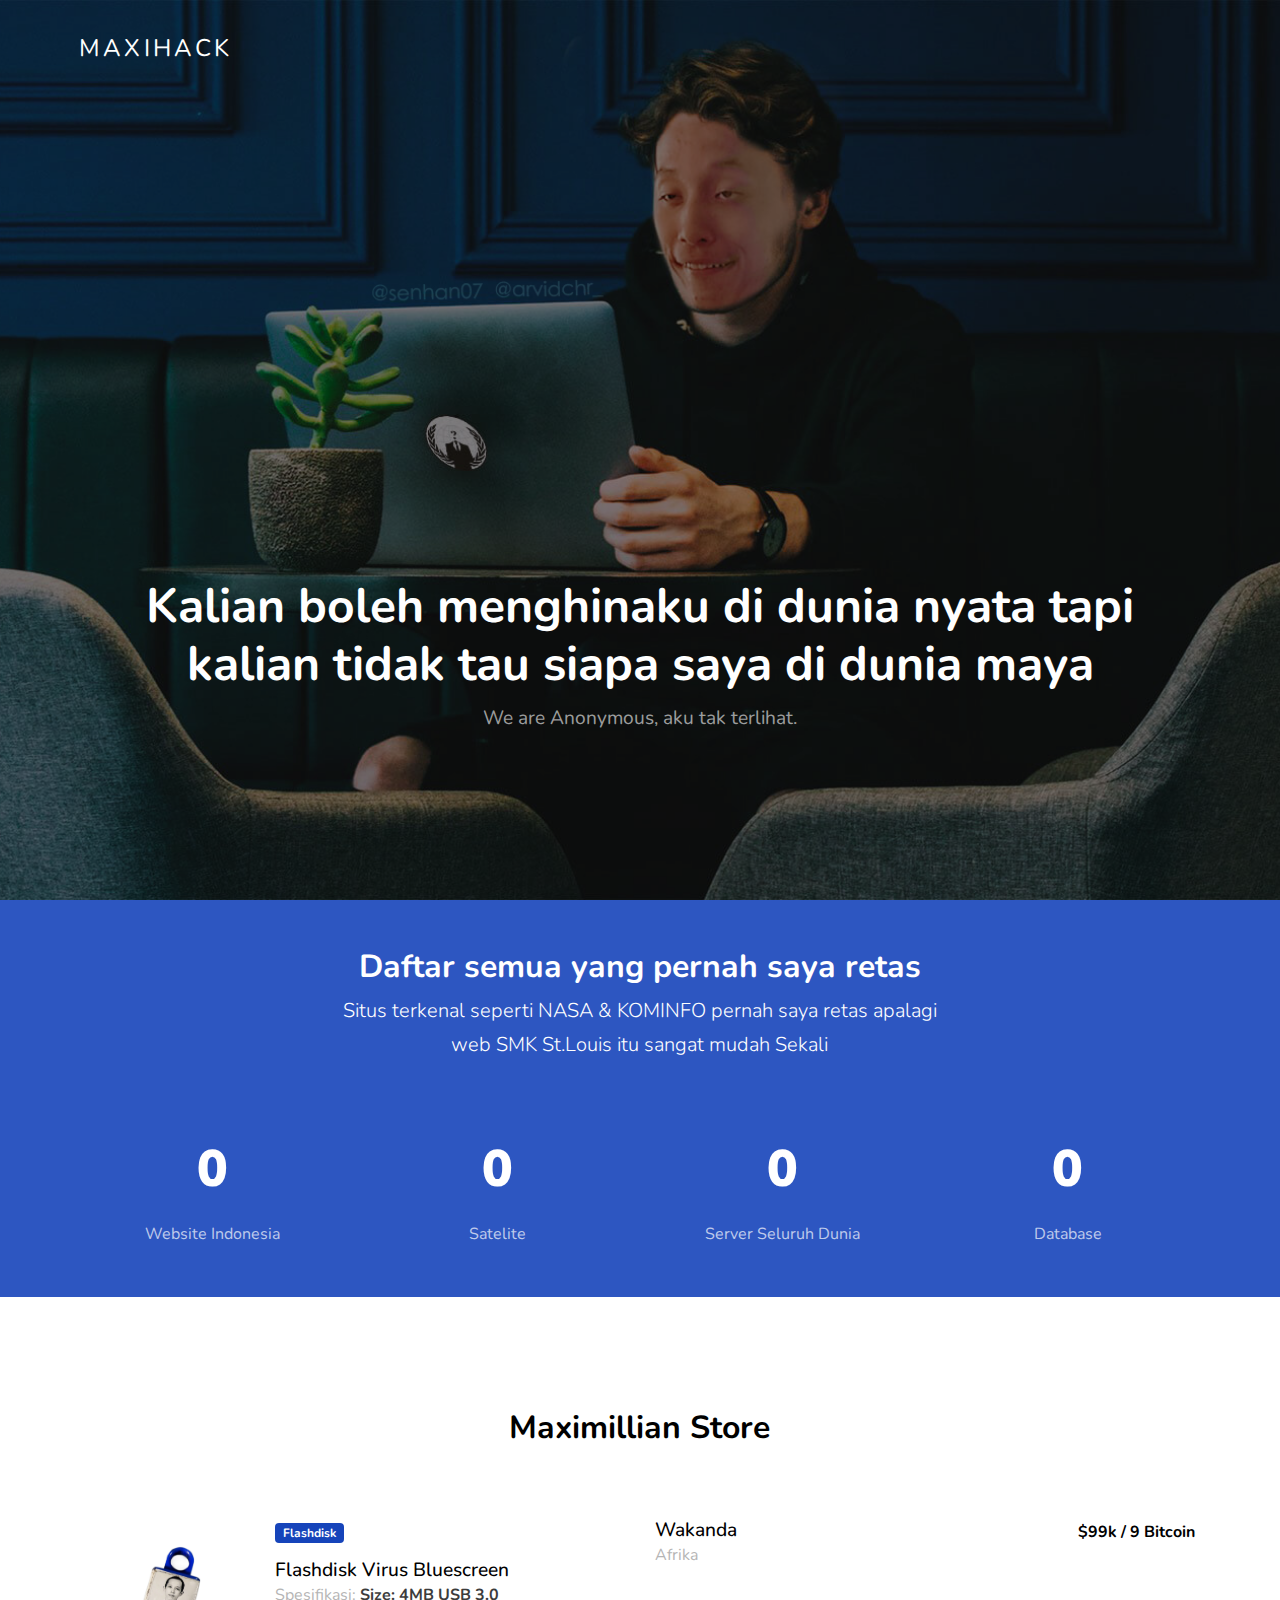
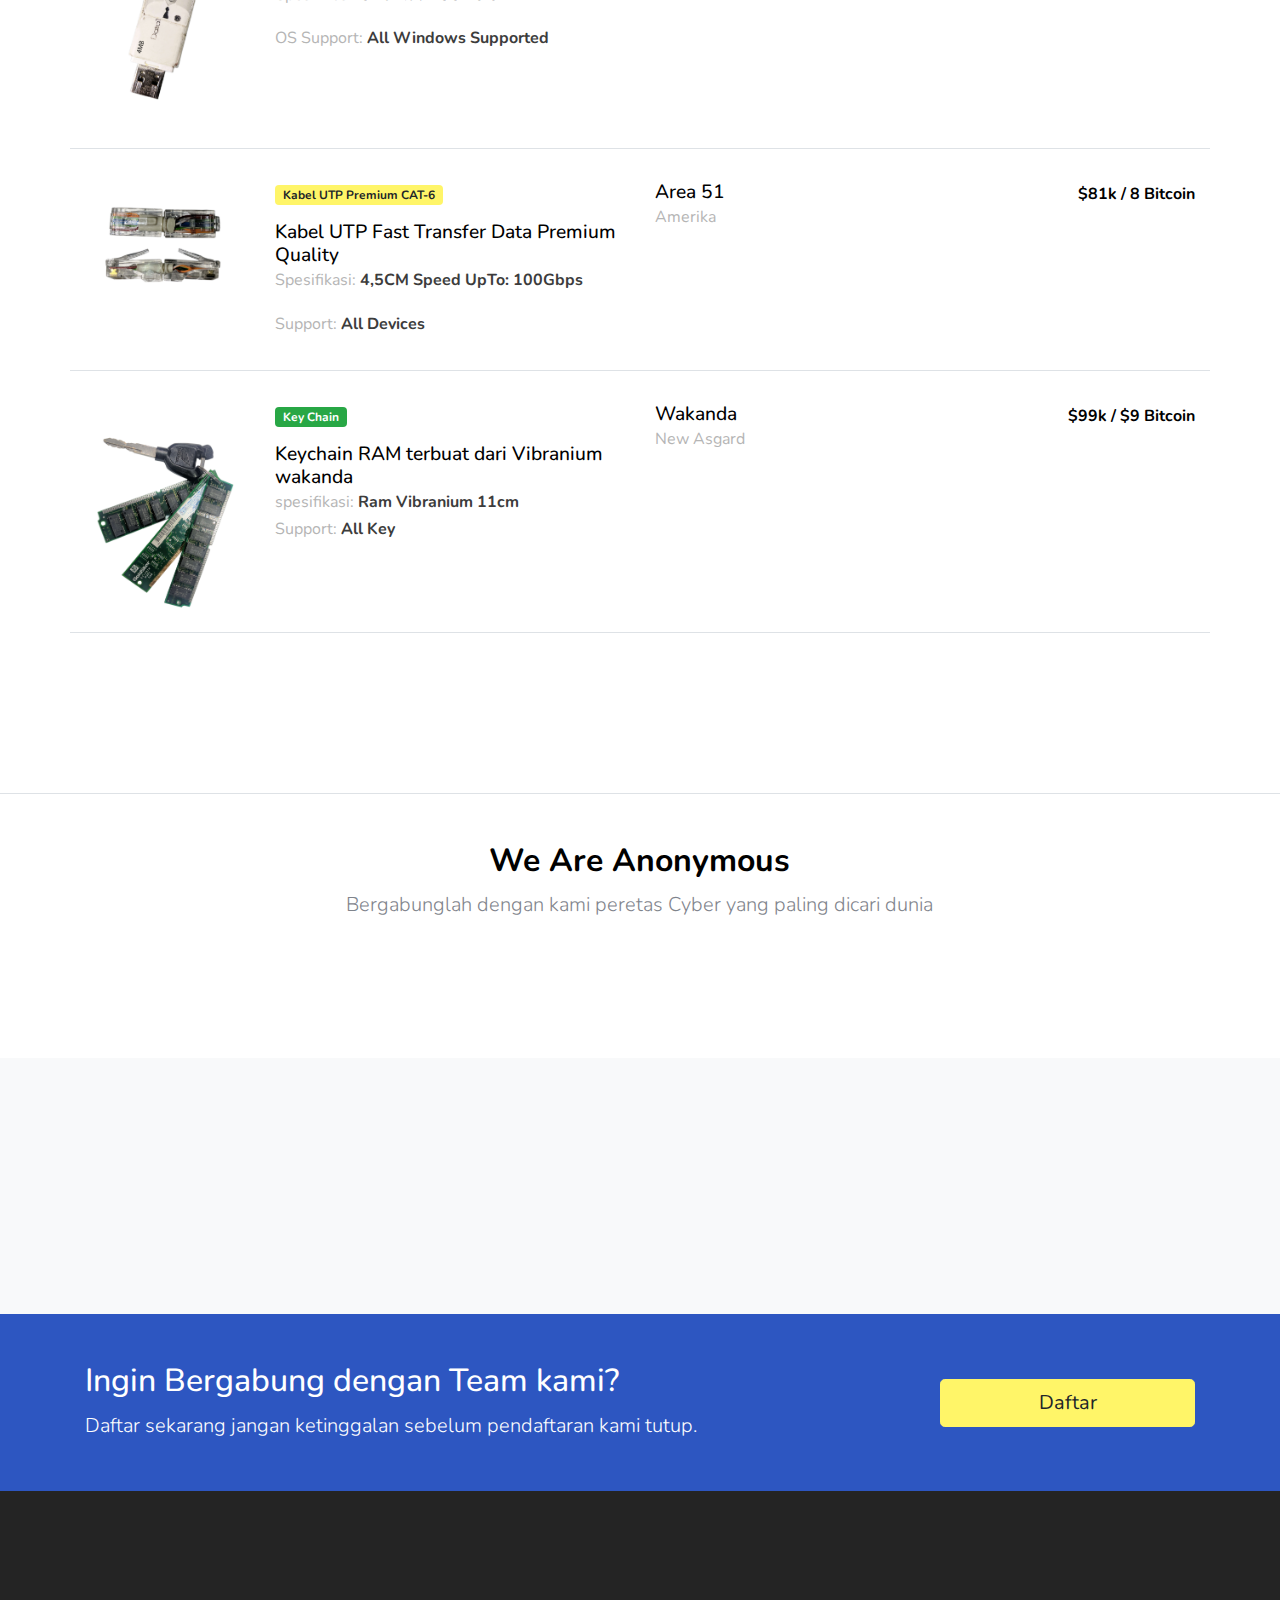
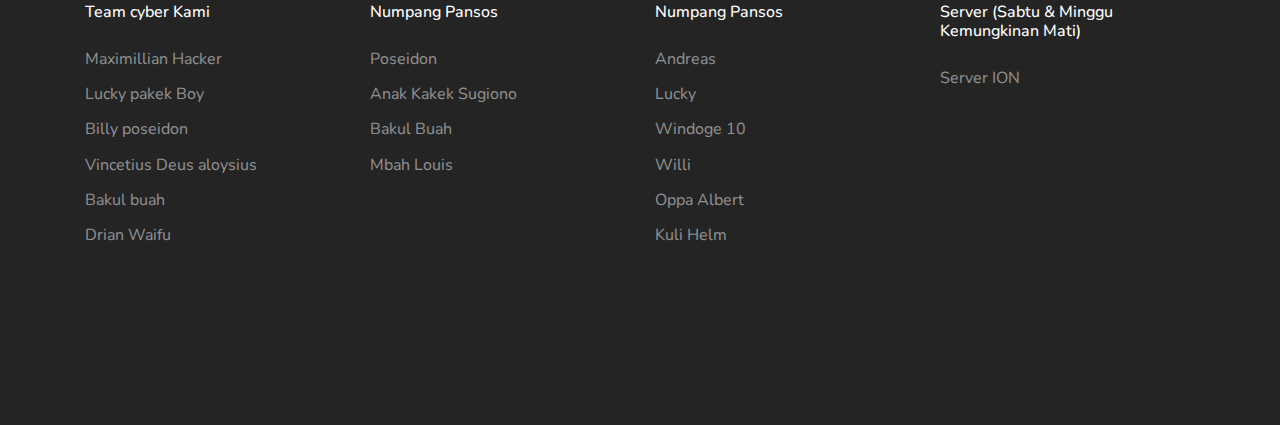
==== index.html @ b21cb5eb "Add files via upload" ====
<!doctype html>
<html lang="en">

<head>
	<title>Maximillian | Sang Hacker Sinlui</title>
	<meta charset="utf-8">
	<meta name="viewport" content="width=device-width, initial-scale=1, shrink-to-fit=no">
	<link rel="stylesheet" href="css/custom-bs.css">
	<link rel="stylesheet" href="css/jquery.fancybox.min.css">
	<link rel="stylesheet" href="css/bootstrap-select.min.css">
	<link rel="stylesheet" href="fonts/icomoon/style.css">
	<link rel="stylesheet" href="fonts/line-icons/style.css">
	<link rel="stylesheet" href="css/owl.carousel.min.css">
	<link rel="stylesheet" href="css/animate.min.css">
	<link rel="stylesheet" href="css/style.css">
</head>

<body id="top">
	<div class="site-wrap">
		<div class="site-mobile-menu site-navbar-target">
			<div class="site-mobile-menu-header">
				<div class="site-mobile-menu-close mt-3">
					<span class="icon-close2 js-menu-toggle"></span>
				</div>
			</div>
		<div class="site-mobile-menu-body"></div>
	</div> 
	
	<header class="site-navbar mt-3">
		<div class="container-fluid">
			<div class="row align-items-center">
				<div class="site-logo col-6"><a href="#">MAXIHACK</a></div>
					<div class="right-cta-menu text-right d-flex aligin-items-center col-6"></div>
			</div>
		</div>
	</header>
	
	<section class="home-section section-hero overlay bg-image" style="background-image: url('images/hero_1.jpg');" id="home-section">
		<div class="container">
			<div class="row align-items-center justify-content-center">
				<div class="col-md-12">
					<div class="mb-5 text-center">
						<h1 class="text-white font-weight-bold"><br><br><br><br><br><br><br><br>Kalian boleh menghinaku di dunia nyata tapi kalian tidak tau siapa saya di dunia maya</h1>
						<p>We are Anonymous, aku tak terlihat.</p>
					</div>
				</div>
			</div>
		</div>
	</div>
	</section>
	
	<section class="py-5 bg-image overlay-primary fixed overlay" style="background-image: url('images/hero_1.jpg');">
		<div class="container">
			<div class="row mb-5 justify-content-center">
				<div class="col-md-7 text-center">
					<h2 class="section-title mb-2 text-white">Daftar semua yang pernah saya retas</h2>
					<p class="lead text-white">Situs terkenal seperti NASA & KOMINFO pernah saya retas apalagi web SMK St.Louis itu sangat mudah Sekali</p>
				</div>
			</div>
			
			<div class="row pb-0 block__19738 section-counter">
				<div class="col-6 col-md-6 col-lg-3 mb-5 mb-lg-0">
					<div class="d-flex align-items-center justify-content-center mb-2">
					<strong class="number" data-number="1930">0</strong>
					</div>
					<span class="caption">Website Indonesia</span>
				</div>
					
				<div class="col-6 col-md-6 col-lg-3 mb-5 mb-lg-0">
					<div class="d-flex align-items-center justify-content-center mb-2">
						<strong class="number" data-number="54">0</strong>
					</div>
					<span class="caption">Satelite</span>
				</div>
				
				<div class="col-6 col-md-6 col-lg-3 mb-5 mb-lg-0">
					<div class="d-flex align-items-center justify-content-center mb-2">
						<strong class="number" data-number="120">0</strong>
					</div>
					<span class="caption">Server Seluruh Dunia</span>
				</div>
				
				<div class="col-6 col-md-6 col-lg-3 mb-5 mb-lg-0">
					<div class="d-flex align-items-center justify-content-center mb-2">
						<strong class="number" data-number="550">0</strong>
					</div>
					<span class="caption">Database</span>
				</div>
			</div>
		</div>
	</section>
	
	<section class="site-section">
		<div class="container">
		<div class="row mb-5 justify-content-center">
			<div class="col-md-7 text-center">
			<h2 class="section-title mb-2">Maximillian Store</h2>
			</div>
		</div>
		<div class="mb-5">
		<div class="row align-items-start job-item border-bottom pb-3 mb-3 pt-3">
			<div class="col-md-2">
				<img src="images/featured-listing-1.jpg" alt="Image" class="img-fluid"></a>
			</div>
			
			<div class="col-md-4">
				<span class="badge badge-primary px-2 py-1 mb-3">Flashdisk</span>
				<h2>Flashdisk Virus Bluescreen</a> </h2>
				<p class="meta">Spesifikasi: <strong>Size: 4MB USB 3.0</strong></p>
				<p class="meta">OS Support: <strong>All Windows Supported</strong></p>
			</div>
			
			<div class="col-md-3 text-left">
				<h3>Wakanda</h3>
				<span class="meta">Afrika</span>
			</div>
			<div class="col-md-3 text-md-right">
				<strong class="text-black">$99k / 9 Bitcoin</strong>
			</div>
		</div>
		
		<div class="row align-items-start job-item border-bottom pb-3 mb-3 pt-3">
			<div class="col-md-2">
				<img src="images/featured-listing-2.jpg" alt="Image" class="img-fluid"></a>
			</div>
			<div class="col-md-4">
				<span class="badge badge-warning px-2 py-1 mb-3">Kabel UTP Premium CAT-6</span>
				<h2><a>Kabel UTP Fast Transfer Data Premium Quality</a> </h2>
				<p class="meta">Spesifikasi: <strong>4,5CM Speed UpTo: 100Gbps</strong></p>
				<p class="meta">Support: <strong>All Devices</strong></p>
			</div>
			<div class="col-md-3 text-left">
				<h3>Area 51</h3>
				<span class="meta">Amerika</span>
			</div>
			<div class="col-md-3 text-md-right">
				<strong class="text-black">$81k / 8 Bitcoin</strong>
			</div>
		</div>
		
		<div class="row align-items-start job-item border-bottom pb-3 mb-3 pt-3">
			<div class="col-md-2">
				<img src="images/featured-listing-3.jpg" alt="Image" class="img-fluid"></a>
			</div>
			<div class="col-md-4">
				<span class="badge badge-success px-2 py-1 mb-3">Key Chain</span>
				<h2>Keychain RAM terbuat dari Vibranium wakanda</a> </h2>
				<p class="meta">spesifikasi: <strong>Ram Vibranium 11cm</strong> <br>Support: <strong>All Key</strong></p>
			</div>
			<div class="col-md-3 text-left">
				<h3>Wakanda</h3>
				<span class="meta">New Asgard</span>
			</div>
			<div class="col-md-3 text-md-right">
				<strong class="text-black">$99k / $9 Bitcoin</strong>
			</div>
		</div>
		
	</section>
	
	<section class="site-section py-4 mb-5 border-top">
		<div class="container">
			<div class="row align-items-center">
				<div class="col-12 text-center mt-4 mb-5">
					<div class="row justify-content-center">
						<div class="col-md-7">
							<h2 class="section-title mb-2">We Are Anonymous</h2>
							<p class="lead">Bergabunglah dengan kami peretas Cyber yang paling dicari dunia</p>
						</div>
					</div>
				</div>
			</div>
		</div>
	</section>
	
	<section class="bg-light pt-5 testimony-full">
		<div class="owl-carousel single-carousel">
			<div class="container">
				<div class="row">
					<div class="col-lg-6 mx-auto">
						<img class="img-fluid mx-auto" src="images/person_1.jpg" alt="Image">
						<blockquote>
							<p>&ldquo;Aku akan membantai Hooman-Hooman diseluruh dunia dengan caraku sendiri, aku sudah menyiapkan pasukan Oren lain nya untuk mempelajari & menguasai bidang Cyber security bersama Maximillian Hacker.&rdquo;</p>
							<p><cite> &mdash; Kochenk Oren</cite></p>
						</blockquote>
					</div>
				</div>
			</div>
			
			<div class="container">
				<div class="row">
					<div class="col-lg-6 mx-auto">
						<img class="img-fluid mx-auto" src="images/person_2.jpg" alt="Image">
						<blockquote>
							<p>&ldquo;Misi pertama menakuti warga sudah berhasil, waktu nya saya menyebarkan virus untuk mencuri data & menyebarkan privasi kalian semua bersama Maximillian Hacker kita akan menyebarkan ke komputer kalian semua.&rdquo;</p>
							<p><cite> &mdash; Biawak Tidak oren</cite></p>
						</blockquote>
					</div>
				</div>
			</div>
			
			<div class="container">
				<div class="row">
					<div class="col-lg-6 mx-auto">
						<img class="img-fluid mx-auto" src="images/person_3.jpg" alt="Image">
						<blockquote>
							<p>&ldquo;Dulu saya Hanya fokus berburu T-rex bahkan tidak bisa menyalakan PC, namun setelah bergabung dengan Maximillian Hacker saya sudah bisa meretas Server Microsoft dan akan meretas akun akun alay cucuku semua di seluruh bumi.&rdquo;</p>
							<p><cite> &mdash; Meganthropus Paleojavanicus</cite></p>
						</blockquote>
					</div>
				</div>
			</div>
		</div>
	</section>
	
	<section class="py-5 bg-image overlay-primary fixed overlay" style="background-image: url('images/hero_1.jpg');">
		<div class="container">
			<div class="row align-items-center">
				<div class="col-md-8">
					<h2 class="text-white">Ingin Bergabung dengan Team kami?</h2>
					<p class="mb-0 text-white lead">Daftar sekarang jangan ketinggalan sebelum pendaftaran kami tutup.</p>
				</div>
				<div class="col-md-3 ml-auto">
					<a href="mouse.html" class="btn btn-warning btn-block btn-lg">Daftar</a>
				</div>
			</div>
		</div>
	</section>
	
	<footer class="site-footer">
		<div class="container">
			<div class="row mb-5">
				<div class="col-6 col-md-3 mb-4 mb-md-0">
					<h3>Team cyber Kami</h3>
					<ul class="list-unstyled">
						<li><a href="https://www.instagram.com/maximillianlouis">Maximillian Hacker</a></li>
						<li><a href="https://www.instagram.com/nicolas220902">Lucky pakek Boy</a></li>
						<li><a href="https://www.instagram.com/yohanesbilly19">Billy poseidon</a></li>
						<li><a href="https://www.instagram.com/vincent.deus.t">Vincetius Deus aloysius</a></li>
						<li><a href="https://www.instagram.com/ariya.ptra">Bakul buah</a></li>
						<li><a href="https://www.instagram.com/jonachan_">Drian Waifu</a></li>
					</ul>
				</div>
				
				<div class="col-6 col-md-3 mb-4 mb-md-0">
					<h3>Numpang Pansos</h3>
					<ul class="list-unstyled">
						<li><a href="https://www.billianezar.wordpress.com">Poseidon</a></li>
						<li><a href="https://scontent-sin6-1.cdninstagram.com/vp/c1b9a3941fedfef05b77296f23fb2937/5DE9AA6A/t51.2885-15/e35/66348730_2611014358917330_6335965186411054838_n.jpg?_nc_ht=scontent-sin6-1.cdninstagram.com">Anak Kakek Sugiono</a></li>
						<li><a href="https://scontent-sin6-1.cdninstagram.com/vp/a4959b1c483c93792e96dbb1ad02f48b/5DDD6E99/t51.2885-15/e35/26070206_576914722640990_2561627321215746048_n.jpg?_nc_ht=scontent-sin6-1.cdninstagram.com">Bakul Buah</a></li>
						<li><a href="https://raw.githubusercontent.com/maxihack/maxihack.github.io/master/mbahMax/mbahlouis.jpg">Mbah Louis</li>
					</ul>
					</div>

				<div class="col-6 col-md-3 mb-4 mb-md-0">
					<h3>Numpang Pansos</h3>
					<ul class="list-unstyled">
						<li><a href="https://raw.githubusercontent.com/maxihack/maxihack.github.io/master/mbahMax/andreas.jpg">Andreas</a></li>
						<li><a href="https://raw.githubusercontent.com/maxihack/maxihack.github.io/master/mbahMax/lucky.jpg">Lucky</a></li>
						<li><a href="https://raw.githubusercontent.com/maxihack/maxihack.github.io/master/mbahMax/windoge.jpg">Windoge 10</a></li>
						<li><a href="https://www.instagram.com/p/BrVJodNAhOn/">Willi</a></li>
						<li><a href="https://www.instagram.com/p/BqXTrLfg2sE/">Oppa Albert</a></li>
						<li><a href="https://scontent-sin6-1.cdninstagram.com/vp/3b4329cfcde7079397dcaee83eb18183/5DDD0345/t51.2885-19/s150x150/52063749_609122812889027_344590491787984896_n.jpg?_nc_ht=scontent-sin6-1.cdninstagram.com">Kuli Helm</a></li>
					</ul>
				</div>
				
				<div class="col-6 col-md-3 mb-4 mb-md-0">
					<h3>Server (Sabtu & Minggu Kemungkinan Mati)</h3>
					<ul class="list-unstyled">
					<li><a href="https://ion.gleeze.com">Server ION</a></li>
					</ul>
				</div>
			</div>
		</div>
		</div>
		</div>
	</footer>
	
	<script src="js/jquery.min.js" type="a2f49205e4ea108bcb3b0d88-text/javascript"></script>
	<script src="js/bootstrap.bundle.min.js" type="a2f49205e4ea108bcb3b0d88-text/javascript"></script>
	<script src="js/isotope.pkgd.min.js" type="a2f49205e4ea108bcb3b0d88-text/javascript"></script>
	<script src="js/stickyfill.min.js" type="a2f49205e4ea108bcb3b0d88-text/javascript"></script>
	<script src="js/jquery.fancybox.min.js" type="a2f49205e4ea108bcb3b0d88-text/javascript"></script>
	<script src="js/jquery.easing.1.3.js" type="a2f49205e4ea108bcb3b0d88-text/javascript"></script>
	<script src="js/jquery.waypoints.min.js" type="a2f49205e4ea108bcb3b0d88-text/javascript"></script>
	<script src="js/jquery.animateNumber.min.js" type="a2f49205e4ea108bcb3b0d88-text/javascript"></script>
	<script src="js/owl.carousel.min.js" type="a2f49205e4ea108bcb3b0d88-text/javascript"></script>
	<script src="js/custom.js" type="a2f49205e4ea108bcb3b0d88-text/javascript"></script>
	
	<script type="a2f49205e4ea108bcb3b0d88-text/javascript">
	window.dataLayer = window.dataLayer || [];
	function gtag(){dataLayer.push(arguments);}
	gtag('js', new Date());
	
	gtag('config', 'UA-23581568-13');
	</script>
	<script src="../../../../ajax.cloudflare.com/cdn-cgi/scripts/95c75768/cloudflare-static/rocket-loader.min.js" data-cf-settings="a2f49205e4ea108bcb3b0d88-|49" defer=""></script>
</body>
</html>
---- fonts/icomoon/style.css ----
@font-face{font-family:icomoon;src:url(fonts/icomoon1a44.eot?10si43);src:url(fonts/icomoon1a44.eot?10si43#iefix) format('embedded-opentype'),url(fonts/icomoon1a44.ttf?10si43) format('truetype'),url(fonts/icomoon1a44.woff?10si43) format('woff'),url(fonts/icomoon1a44.svg?10si43#icomoon) format('svg');font-weight:400;font-style:normal}[class^=icon-],[class*=" icon-"]{font-family:icomoon!important;speak:none;font-style:normal;font-weight:400;font-variant:normal;text-transform:none;line-height:1;-webkit-font-smoothing:antialiased;-moz-osx-font-smoothing:grayscale}.icon-asterisk:before{content:"\f069"}.icon-plus:before{content:"\f067"}.icon-question:before{content:"\f128"}.icon-minus:before{content:"\f068"}.icon-glass:before{content:"\f000"}.icon-music:before{content:"\f001"}.icon-search:before{content:"\f002"}.icon-envelope-o:before{content:"\f003"}.icon-heart:before{content:"\f004"}.icon-star:before{content:"\f005"}.icon-star-o:before{content:"\f006"}.icon-user:before{content:"\f007"}.icon-film:before{content:"\f008"}.icon-th-large:before{content:"\f009"}.icon-th:before{content:"\f00a"}.icon-th-list:before{content:"\f00b"}.icon-check:before{content:"\f00c"}.icon-close:before{content:"\f00d"}.icon-remove:before{content:"\f00d"}.icon-times:before{content:"\f00d"}.icon-search-plus:before{content:"\f00e"}.icon-search-minus:before{content:"\f010"}.icon-power-off:before{content:"\f011"}.icon-signal:before{content:"\f012"}.icon-cog:before{content:"\f013"}.icon-gear:before{content:"\f013"}.icon-trash-o:before{content:"\f014"}.icon-home:before{content:"\f015"}.icon-file-o:before{content:"\f016"}.icon-clock-o:before{content:"\f017"}.icon-road:before{content:"\f018"}.icon-download:before{content:"\f019"}.icon-arrow-circle-o-down:before{content:"\f01a"}.icon-arrow-circle-o-up:before{content:"\f01b"}.icon-inbox:before{content:"\f01c"}.icon-play-circle-o:before{content:"\f01d"}.icon-repeat:before{content:"\f01e"}.icon-rotate-right:before{content:"\f01e"}.icon-refresh:before{content:"\f021"}.icon-list-alt:before{content:"\f022"}.icon-lock:before{content:"\f023"}.icon-flag:before{content:"\f024"}.icon-headphones:before{content:"\f025"}.icon-volume-off:before{content:"\f026"}.icon-volume-down:before{content:"\f027"}.icon-volume-up:before{content:"\f028"}.icon-qrcode:before{content:"\f029"}.icon-barcode:before{content:"\f02a"}.icon-tag:before{content:"\f02b"}.icon-tags:before{content:"\f02c"}.icon-book:before{content:"\f02d"}.icon-bookmark:before{content:"\f02e"}.icon-print:before{content:"\f02f"}.icon-camera:before{content:"\f030"}.icon-font:before{content:"\f031"}.icon-bold:before{content:"\f032"}.icon-italic:before{content:"\f033"}.icon-text-height:before{content:"\f034"}.icon-text-width:before{content:"\f035"}.icon-align-left:before{content:"\f036"}.icon-align-center:before{content:"\f037"}.icon-align-right:before{content:"\f038"}.icon-align-justify:before{content:"\f039"}.icon-list:before{content:"\f03a"}.icon-dedent:before{content:"\f03b"}.icon-outdent:before{content:"\f03b"}.icon-indent:before{content:"\f03c"}.icon-video-camera:before{content:"\f03d"}.icon-image:before{content:"\f03e"}.icon-photo:before{content:"\f03e"}.icon-picture-o:before{content:"\f03e"}.icon-pencil:before{content:"\f040"}.icon-map-marker:before{content:"\f041"}.icon-adjust:before{content:"\f042"}.icon-tint:before{content:"\f043"}.icon-edit:before{content:"\f044"}.icon-pencil-square-o:before{content:"\f044"}.icon-share-square-o:before{content:"\f045"}.icon-check-square-o:before{content:"\f046"}.icon-arrows:before{content:"\f047"}.icon-step-backward:before{content:"\f048"}.icon-fast-backward:before{content:"\f049"}.icon-backward:before{content:"\f04a"}.icon-play:before{content:"\f04b"}.icon-pause:before{content:"\f04c"}.icon-stop:before{content:"\f04d"}.icon-forward:before{content:"\f04e"}.icon-fast-forward:before{content:"\f050"}.icon-step-forward:before{content:"\f051"}.icon-eject:before{content:"\f052"}.icon-chevron-left:before{content:"\f053"}.icon-chevron-right:before{content:"\f054"}.icon-plus-circle:before{content:"\f055"}.icon-minus-circle:before{content:"\f056"}.icon-times-circle:before{content:"\f057"}.icon-check-circle:before{content:"\f058"}.icon-question-circle:before{content:"\f059"}.icon-info-circle:before{content:"\f05a"}.icon-crosshairs:before{content:"\f05b"}.icon-times-circle-o:before{content:"\f05c"}.icon-check-circle-o:before{content:"\f05d"}.icon-ban:before{content:"\f05e"}.icon-arrow-left:before{content:"\f060"}.icon-arrow-right:before{content:"\f061"}.icon-arrow-up:before{content:"\f062"}.icon-arrow-down:before{content:"\f063"}.icon-mail-forward:before{content:"\f064"}.icon-share:before{content:"\f064"}.icon-expand:before{content:"\f065"}.icon-compress:before{content:"\f066"}.icon-exclamation-circle:before{content:"\f06a"}.icon-gift:before{content:"\f06b"}.icon-leaf:before{content:"\f06c"}.icon-fire:before{content:"\f06d"}.icon-eye:before{content:"\f06e"}.icon-eye-slash:before{content:"\f070"}.icon-exclamation-triangle:before{content:"\f071"}.icon-warning:before{content:"\f071"}.icon-plane:before{content:"\f072"}.icon-calendar:before{content:"\f073"}.icon-random:before{content:"\f074"}.icon-comment:before{content:"\f075"}.icon-magnet:before{content:"\f076"}.icon-chevron-up:before{content:"\f077"}.icon-chevron-down:before{content:"\f078"}.icon-retweet:before{content:"\f079"}.icon-shopping-cart:before{content:"\f07a"}.icon-folder:before{content:"\f07b"}.icon-folder-open:before{content:"\f07c"}.icon-arrows-v:before{content:"\f07d"}.icon-arrows-h:before{content:"\f07e"}.icon-bar-chart:before{content:"\f080"}.icon-bar-chart-o:before{content:"\f080"}.icon-twitter-square:before{content:"\f081"}.icon-facebook-square:before{content:"\f082"}.icon-camera-retro:before{content:"\f083"}.icon-key:before{content:"\f084"}.icon-cogs:before{content:"\f085"}.icon-gears:before{content:"\f085"}.icon-comments:before{content:"\f086"}.icon-thumbs-o-up:before{content:"\f087"}.icon-thumbs-o-down:before{content:"\f088"}.icon-star-half:before{content:"\f089"}.icon-heart-o:before{content:"\f08a"}.icon-sign-out:before{content:"\f08b"}.icon-linkedin-square:before{content:"\f08c"}.icon-thumb-tack:before{content:"\f08d"}.icon-external-link:before{content:"\f08e"}.icon-sign-in:before{content:"\f090"}.icon-trophy:before{content:"\f091"}.icon-github-square:before{content:"\f092"}.icon-upload:before{content:"\f093"}.icon-lemon-o:before{content:"\f094"}.icon-phone:before{content:"\f095"}.icon-square-o:before{content:"\f096"}.icon-bookmark-o:before{content:"\f097"}.icon-phone-square:before{content:"\f098"}.icon-twitter:before{content:"\f099"}.icon-facebook:before{content:"\f09a"}.icon-facebook-f:before{content:"\f09a"}.icon-github:before{content:"\f09b"}.icon-unlock:before{content:"\f09c"}.icon-credit-card:before{content:"\f09d"}.icon-feed:before{content:"\f09e"}.icon-rss:before{content:"\f09e"}.icon-hdd-o:before{content:"\f0a0"}.icon-bullhorn:before{content:"\f0a1"}.icon-bell-o:before{content:"\f0a2"}.icon-certificate:before{content:"\f0a3"}.icon-hand-o-right:before{content:"\f0a4"}.icon-hand-o-left:before{content:"\f0a5"}.icon-hand-o-up:before{content:"\f0a6"}.icon-hand-o-down:before{content:"\f0a7"}.icon-arrow-circle-left:before{content:"\f0a8"}.icon-arrow-circle-right:before{content:"\f0a9"}.icon-arrow-circle-up:before{content:"\f0aa"}.icon-arrow-circle-down:before{content:"\f0ab"}.icon-globe:before{content:"\f0ac"}.icon-wrench:before{content:"\f0ad"}.icon-tasks:before{content:"\f0ae"}.icon-filter:before{content:"\f0b0"}.icon-briefcase:before{content:"\f0b1"}.icon-arrows-alt:before{content:"\f0b2"}.icon-group:before{content:"\f0c0"}.icon-users:before{content:"\f0c0"}.icon-chain:before{content:"\f0c1"}.icon-link:before{content:"\f0c1"}.icon-cloud:before{content:"\f0c2"}.icon-flask:before{content:"\f0c3"}.icon-cut:before{content:"\f0c4"}.icon-scissors:before{content:"\f0c4"}.icon-copy:before{content:"\f0c5"}.icon-files-o:before{content:"\f0c5"}.icon-paperclip:before{content:"\f0c6"}.icon-floppy-o:before{content:"\f0c7"}.icon-save:before{content:"\f0c7"}.icon-square:before{content:"\f0c8"}.icon-bars:before{content:"\f0c9"}.icon-navicon:before{content:"\f0c9"}.icon-reorder:before{content:"\f0c9"}.icon-list-ul:before{content:"\f0ca"}.icon-list-ol:before{content:"\f0cb"}.icon-strikethrough:before{content:"\f0cc"}.icon-underline:before{content:"\f0cd"}.icon-table:before{content:"\f0ce"}.icon-magic:before{content:"\f0d0"}.icon-truck:before{content:"\f0d1"}.icon-pinterest:before{content:"\f0d2"}.icon-pinterest-square:before{content:"\f0d3"}.icon-google-plus-square:before{content:"\f0d4"}.icon-google-plus:before{content:"\f0d5"}.icon-money:before{content:"\f0d6"}.icon-caret-down:before{content:"\f0d7"}.icon-caret-up:before{content:"\f0d8"}.icon-caret-left:before{content:"\f0d9"}.icon-caret-right:before{content:"\f0da"}.icon-columns:before{content:"\f0db"}.icon-sort:before{content:"\f0dc"}.icon-unsorted:before{content:"\f0dc"}.icon-sort-desc:before{content:"\f0dd"}.icon-sort-down:before{content:"\f0dd"}.icon-sort-asc:before{content:"\f0de"}.icon-sort-up:before{content:"\f0de"}.icon-envelope:before{content:"\f0e0"}.icon-linkedin:before{content:"\f0e1"}.icon-rotate-left:before{content:"\f0e2"}.icon-undo:before{content:"\f0e2"}.icon-gavel:before{content:"\f0e3"}.icon-legal:before{content:"\f0e3"}.icon-dashboard:before{content:"\f0e4"}.icon-tachometer:before{content:"\f0e4"}.icon-comment-o:before{content:"\f0e5"}.icon-comments-o:before{content:"\f0e6"}.icon-bolt:before{content:"\f0e7"}.icon-flash:before{content:"\f0e7"}.icon-sitemap:before{content:"\f0e8"}.icon-umbrella:before{content:"\f0e9"}.icon-clipboard:before{content:"\f0ea"}.icon-paste:before{content:"\f0ea"}.icon-lightbulb-o:before{content:"\f0eb"}.icon-exchange:before{content:"\f0ec"}.icon-cloud-download:before{content:"\f0ed"}.icon-cloud-upload:before{content:"\f0ee"}.icon-user-md:before{content:"\f0f0"}.icon-stethoscope:before{content:"\f0f1"}.icon-suitcase:before{content:"\f0f2"}.icon-bell:before{content:"\f0f3"}.icon-coffee:before{content:"\f0f4"}.icon-cutlery:before{content:"\f0f5"}.icon-file-text-o:before{content:"\f0f6"}.icon-building-o:before{content:"\f0f7"}.icon-hospital-o:before{content:"\f0f8"}.icon-ambulance:before{content:"\f0f9"}.icon-medkit:before{content:"\f0fa"}.icon-fighter-jet:before{content:"\f0fb"}.icon-beer:before{content:"\f0fc"}.icon-h-square:before{content:"\f0fd"}.icon-plus-square:before{content:"\f0fe"}.icon-angle-double-left:before{content:"\f100"}.icon-angle-double-right:before{content:"\f101"}.icon-angle-double-up:before{content:"\f102"}.icon-angle-double-down:before{content:"\f103"}.icon-angle-left:before{content:"\f104"}.icon-angle-right:before{content:"\f105"}.icon-angle-up:before{content:"\f106"}.icon-angle-down:before{content:"\f107"}.icon-desktop:before{content:"\f108"}.icon-laptop:before{content:"\f109"}.icon-tablet:before{content:"\f10a"}.icon-mobile:before{content:"\f10b"}.icon-mobile-phone:before{content:"\f10b"}.icon-circle-o:before{content:"\f10c"}.icon-quote-left:before{content:"\f10d"}.icon-quote-right:before{content:"\f10e"}.icon-spinner:before{content:"\f110"}.icon-circle:before{content:"\f111"}.icon-mail-reply:before{content:"\f112"}.icon-reply:before{content:"\f112"}.icon-github-alt:before{content:"\f113"}.icon-folder-o:before{content:"\f114"}.icon-folder-open-o:before{content:"\f115"}.icon-smile-o:before{content:"\f118"}.icon-frown-o:before{content:"\f119"}.icon-meh-o:before{content:"\f11a"}.icon-gamepad:before{content:"\f11b"}.icon-keyboard-o:before{content:"\f11c"}.icon-flag-o:before{content:"\f11d"}.icon-flag-checkered:before{content:"\f11e"}.icon-terminal:before{content:"\f120"}.icon-code:before{content:"\f121"}.icon-mail-reply-all:before{content:"\f122"}.icon-reply-all:before{content:"\f122"}.icon-star-half-empty:before{content:"\f123"}.icon-star-half-full:before{content:"\f123"}.icon-star-half-o:before{content:"\f123"}.icon-location-arrow:before{content:"\f124"}.icon-crop:before{content:"\f125"}.icon-code-fork:before{content:"\f126"}.icon-chain-broken:before{content:"\f127"}.icon-unlink:before{content:"\f127"}.icon-info:before{content:"\f129"}.icon-exclamation:before{content:"\f12a"}.icon-superscript:before{content:"\f12b"}.icon-subscript:before{content:"\f12c"}.icon-eraser:before{content:"\f12d"}.icon-puzzle-piece:before{content:"\f12e"}.icon-microphone:before{content:"\f130"}.icon-microphone-slash:before{content:"\f131"}.icon-shield:before{content:"\f132"}.icon-calendar-o:before{content:"\f133"}.icon-fire-extinguisher:before{content:"\f134"}.icon-rocket:before{content:"\f135"}.icon-maxcdn:before{content:"\f136"}.icon-chevron-circle-left:before{content:"\f137"}.icon-chevron-circle-right:before{content:"\f138"}.icon-chevron-circle-up:before{content:"\f139"}.icon-chevron-circle-down:before{content:"\f13a"}.icon-html5:before{content:"\f13b"}.icon-css3:before{content:"\f13c"}.icon-anchor:before{content:"\f13d"}.icon-unlock-alt:before{content:"\f13e"}.icon-bullseye:before{content:"\f140"}.icon-ellipsis-h:before{content:"\f141"}.icon-ellipsis-v:before{content:"\f142"}.icon-rss-square:before{content:"\f143"}.icon-play-circle:before{content:"\f144"}.icon-ticket:before{content:"\f145"}.icon-minus-square:before{content:"\f146"}.icon-minus-square-o:before{content:"\f147"}.icon-level-up:before{content:"\f148"}.icon-level-down:before{content:"\f149"}.icon-check-square:before{content:"\f14a"}.icon-pencil-square:before{content:"\f14b"}.icon-external-link-square:before{content:"\f14c"}.icon-share-square:before{content:"\f14d"}.icon-compass:before{content:"\f14e"}.icon-caret-square-o-down:before{content:"\f150"}.icon-toggle-down:before{content:"\f150"}.icon-caret-square-o-up:before{content:"\f151"}.icon-toggle-up:before{content:"\f151"}.icon-caret-square-o-right:before{content:"\f152"}.icon-toggle-right:before{content:"\f152"}.icon-eur:before{content:"\f153"}.icon-euro:before{content:"\f153"}.icon-gbp:before{content:"\f154"}.icon-dollar:before{content:"\f155"}.icon-usd:before{content:"\f155"}.icon-inr:before{content:"\f156"}.icon-rupee:before{content:"\f156"}.icon-cny:before{content:"\f157"}.icon-jpy:before{content:"\f157"}.icon-rmb:before{content:"\f157"}.icon-yen:before{content:"\f157"}.icon-rouble:before{content:"\f158"}.icon-rub:before{content:"\f158"}.icon-ruble:before{content:"\f158"}.icon-krw:before{content:"\f159"}.icon-won:before{content:"\f159"}.icon-bitcoin:before{content:"\f15a"}.icon-btc:before{content:"\f15a"}.icon-file:before{content:"\f15b"}.icon-file-text:before{content:"\f15c"}.icon-sort-alpha-asc:before{content:"\f15d"}.icon-sort-alpha-desc:before{content:"\f15e"}.icon-sort-amount-asc:before{content:"\f160"}.icon-sort-amount-desc:before{content:"\f161"}.icon-sort-numeric-asc:before{content:"\f162"}.icon-sort-numeric-desc:before{content:"\f163"}.icon-thumbs-up:before{content:"\f164"}.icon-thumbs-down:before{content:"\f165"}.icon-youtube-square:before{content:"\f166"}.icon-youtube:before{content:"\f167"}.icon-xing:before{content:"\f168"}.icon-xing-square:before{content:"\f169"}.icon-youtube-play:before{content:"\f16a"}.icon-dropbox:before{content:"\f16b"}.icon-stack-overflow:before{content:"\f16c"}.icon-instagram:before{content:"\f16d"}.icon-flickr:before{content:"\f16e"}.icon-adn:before{content:"\f170"}.icon-bitbucket:before{content:"\f171"}.icon-bitbucket-square:before{content:"\f172"}.icon-tumblr:before{content:"\f173"}.icon-tumblr-square:before{content:"\f174"}.icon-long-arrow-down:before{content:"\f175"}.icon-long-arrow-up:before{content:"\f176"}.icon-long-arrow-left:before{content:"\f177"}.icon-long-arrow-right:before{content:"\f178"}.icon-apple:before{content:"\f179"}.icon-windows:before{content:"\f17a"}.icon-android:before{content:"\f17b"}.icon-linux:before{content:"\f17c"}.icon-dribbble:before{content:"\f17d"}.icon-skype:before{content:"\f17e"}.icon-foursquare:before{content:"\f180"}.icon-trello:before{content:"\f181"}.icon-female:before{content:"\f182"}.icon-male:before{content:"\f183"}.icon-gittip:before{content:"\f184"}.icon-gratipay:before{content:"\f184"}.icon-sun-o:before{content:"\f185"}.icon-moon-o:before{content:"\f186"}.icon-archive:before{content:"\f187"}.icon-bug:before{content:"\f188"}.icon-vk:before{content:"\f189"}.icon-weibo:before{content:"\f18a"}.icon-renren:before{content:"\f18b"}.icon-pagelines:before{content:"\f18c"}.icon-stack-exchange:before{content:"\f18d"}.icon-arrow-circle-o-right:before{content:"\f18e"}.icon-arrow-circle-o-left:before{content:"\f190"}.icon-caret-square-o-left:before{content:"\f191"}.icon-toggle-left:before{content:"\f191"}.icon-dot-circle-o:before{content:"\f192"}.icon-wheelchair:before{content:"\f193"}.icon-vimeo-square:before{content:"\f194"}.icon-try:before{content:"\f195"}.icon-turkish-lira:before{content:"\f195"}.icon-plus-square-o:before{content:"\f196"}.icon-space-shuttle:before{content:"\f197"}.icon-slack:before{content:"\f198"}.icon-envelope-square:before{content:"\f199"}.icon-wordpress:before{content:"\f19a"}.icon-openid:before{content:"\f19b"}.icon-bank:before{content:"\f19c"}.icon-institution:before{content:"\f19c"}.icon-university:before{content:"\f19c"}.icon-graduation-cap:before{content:"\f19d"}.icon-mortar-board:before{content:"\f19d"}.icon-yahoo:before{content:"\f19e"}.icon-google:before{content:"\f1a0"}.icon-reddit:before{content:"\f1a1"}.icon-reddit-square:before{content:"\f1a2"}.icon-stumbleupon-circle:before{content:"\f1a3"}.icon-stumbleupon:before{content:"\f1a4"}.icon-delicious:before{content:"\f1a5"}.icon-digg:before{content:"\f1a6"}.icon-pied-piper-pp:before{content:"\f1a7"}.icon-pied-piper-alt:before{content:"\f1a8"}.icon-drupal:before{content:"\f1a9"}.icon-joomla:before{content:"\f1aa"}.icon-language:before{content:"\f1ab"}.icon-fax:before{content:"\f1ac"}.icon-building:before{content:"\f1ad"}.icon-child:before{content:"\f1ae"}.icon-paw:before{content:"\f1b0"}.icon-spoon:before{content:"\f1b1"}.icon-cube:before{content:"\f1b2"}.icon-cubes:before{content:"\f1b3"}.icon-behance:before{content:"\f1b4"}.icon-behance-square:before{content:"\f1b5"}.icon-steam:before{content:"\f1b6"}.icon-steam-square:before{content:"\f1b7"}.icon-recycle:before{content:"\f1b8"}.icon-automobile:before{content:"\f1b9"}.icon-car:before{content:"\f1b9"}.icon-cab:before{content:"\f1ba"}.icon-taxi:before{content:"\f1ba"}.icon-tree:before{content:"\f1bb"}.icon-spotify:before{content:"\f1bc"}.icon-deviantart:before{content:"\f1bd"}.icon-soundcloud:before{content:"\f1be"}.icon-database:before{content:"\f1c0"}.icon-file-pdf-o:before{content:"\f1c1"}.icon-file-word-o:before{content:"\f1c2"}.icon-file-excel-o:before{content:"\f1c3"}.icon-file-powerpoint-o:before{content:"\f1c4"}.icon-file-image-o:before{content:"\f1c5"}.icon-file-photo-o:before{content:"\f1c5"}.icon-file-picture-o:before{content:"\f1c5"}.icon-file-archive-o:before{content:"\f1c6"}.icon-file-zip-o:before{content:"\f1c6"}.icon-file-audio-o:before{content:"\f1c7"}.icon-file-sound-o:before{content:"\f1c7"}.icon-file-movie-o:before{content:"\f1c8"}.icon-file-video-o:before{content:"\f1c8"}.icon-file-code-o:before{content:"\f1c9"}.icon-vine:before{content:"\f1ca"}.icon-codepen:before{content:"\f1cb"}.icon-jsfiddle:before{content:"\f1cc"}.icon-life-bouy:before{content:"\f1cd"}.icon-life-buoy:before{content:"\f1cd"}.icon-life-ring:before{content:"\f1cd"}.icon-life-saver:before{content:"\f1cd"}.icon-support:before{content:"\f1cd"}.icon-circle-o-notch:before{content:"\f1ce"}.icon-ra:before{content:"\f1d0"}.icon-rebel:before{content:"\f1d0"}.icon-resistance:before{content:"\f1d0"}.icon-empire:before{content:"\f1d1"}.icon-ge:before{content:"\f1d1"}.icon-git-square:before{content:"\f1d2"}.icon-git:before{content:"\f1d3"}.icon-hacker-news:before{content:"\f1d4"}.icon-y-combinator-square:before{content:"\f1d4"}.icon-yc-square:before{content:"\f1d4"}.icon-tencent-weibo:before{content:"\f1d5"}.icon-qq:before{content:"\f1d6"}.icon-wechat:before{content:"\f1d7"}.icon-weixin:before{content:"\f1d7"}.icon-paper-plane:before{content:"\f1d8"}.icon-send:before{content:"\f1d8"}.icon-paper-plane-o:before{content:"\f1d9"}.icon-send-o:before{content:"\f1d9"}.icon-history:before{content:"\f1da"}.icon-circle-thin:before{content:"\f1db"}.icon-header:before{content:"\f1dc"}.icon-paragraph:before{content:"\f1dd"}.icon-sliders:before{content:"\f1de"}.icon-share-alt:before{content:"\f1e0"}.icon-share-alt-square:before{content:"\f1e1"}.icon-bomb:before{content:"\f1e2"}.icon-futbol-o:before{content:"\f1e3"}.icon-soccer-ball-o:before{content:"\f1e3"}.icon-tty:before{content:"\f1e4"}.icon-binoculars:before{content:"\f1e5"}.icon-plug:before{content:"\f1e6"}.icon-slideshare:before{content:"\f1e7"}.icon-twitch:before{content:"\f1e8"}.icon-yelp:before{content:"\f1e9"}.icon-newspaper-o:before{content:"\f1ea"}.icon-wifi:before{content:"\f1eb"}.icon-calculator:before{content:"\f1ec"}.icon-paypal:before{content:"\f1ed"}.icon-google-wallet:before{content:"\f1ee"}.icon-cc-visa:before{content:"\f1f0"}.icon-cc-mastercard:before{content:"\f1f1"}.icon-cc-discover:before{content:"\f1f2"}.icon-cc-amex:before{content:"\f1f3"}.icon-cc-paypal:before{content:"\f1f4"}.icon-cc-stripe:before{content:"\f1f5"}.icon-bell-slash:before{content:"\f1f6"}.icon-bell-slash-o:before{content:"\f1f7"}.icon-trash:before{content:"\f1f8"}.icon-copyright:before{content:"\f1f9"}.icon-at:before{content:"\f1fa"}.icon-eyedropper:before{content:"\f1fb"}.icon-paint-brush:before{content:"\f1fc"}.icon-birthday-cake:before{content:"\f1fd"}.icon-area-chart:before{content:"\f1fe"}.icon-pie-chart:before{content:"\f200"}.icon-line-chart:before{content:"\f201"}.icon-lastfm:before{content:"\f202"}.icon-lastfm-square:before{content:"\f203"}.icon-toggle-off:before{content:"\f204"}.icon-toggle-on:before{content:"\f205"}.icon-bicycle:before{content:"\f206"}.icon-bus:before{content:"\f207"}.icon-ioxhost:before{content:"\f208"}.icon-angellist:before{content:"\f209"}.icon-cc:before{content:"\f20a"}.icon-ils:before{content:"\f20b"}.icon-shekel:before{content:"\f20b"}.icon-sheqel:before{content:"\f20b"}.icon-meanpath:before{content:"\f20c"}.icon-buysellads:before{content:"\f20d"}.icon-connectdevelop:before{content:"\f20e"}.icon-dashcube:before{content:"\f210"}.icon-forumbee:before{content:"\f211"}.icon-leanpub:before{content:"\f212"}.icon-sellsy:before{content:"\f213"}.icon-shirtsinbulk:before{content:"\f214"}.icon-simplybuilt:before{content:"\f215"}.icon-skyatlas:before{content:"\f216"}.icon-cart-plus:before{content:"\f217"}.icon-cart-arrow-down:before{content:"\f218"}.icon-diamond:before{content:"\f219"}.icon-ship:before{content:"\f21a"}.icon-user-secret:before{content:"\f21b"}.icon-motorcycle:before{content:"\f21c"}.icon-street-view:before{content:"\f21d"}.icon-heartbeat:before{content:"\f21e"}.icon-venus:before{content:"\f221"}.icon-mars:before{content:"\f222"}.icon-mercury:before{content:"\f223"}.icon-intersex:before{content:"\f224"}.icon-transgender:before{content:"\f224"}.icon-transgender-alt:before{content:"\f225"}.icon-venus-double:before{content:"\f226"}.icon-mars-double:before{content:"\f227"}.icon-venus-mars:before{content:"\f228"}.icon-mars-stroke:before{content:"\f229"}.icon-mars-stroke-v:before{content:"\f22a"}.icon-mars-stroke-h:before{content:"\f22b"}.icon-neuter:before{content:"\f22c"}.icon-genderless:before{content:"\f22d"}.icon-facebook-official:before{content:"\f230"}.icon-pinterest-p:before{content:"\f231"}.icon-whatsapp:before{content:"\f232"}.icon-server:before{content:"\f233"}.icon-user-plus:before{content:"\f234"}.icon-user-times:before{content:"\f235"}.icon-bed:before{content:"\f236"}.icon-hotel:before{content:"\f236"}.icon-viacoin:before{content:"\f237"}.icon-train:before{content:"\f238"}.icon-subway:before{content:"\f239"}.icon-medium:before{content:"\f23a"}.icon-y-combinator:before{content:"\f23b"}.icon-yc:before{content:"\f23b"}.icon-optin-monster:before{content:"\f23c"}.icon-opencart:before{content:"\f23d"}.icon-expeditedssl:before{content:"\f23e"}.icon-battery:before{content:"\f240"}.icon-battery-4:before{content:"\f240"}.icon-battery-full:before{content:"\f240"}.icon-battery-3:before{content:"\f241"}.icon-battery-three-quarters:before{content:"\f241"}.icon-battery-2:before{content:"\f242"}.icon-battery-half:before{content:"\f242"}.icon-battery-1:before{content:"\f243"}.icon-battery-quarter:before{content:"\f243"}.icon-battery-0:before{content:"\f244"}.icon-battery-empty:before{content:"\f244"}.icon-mouse-pointer:before{content:"\f245"}.icon-i-cursor:before{content:"\f246"}.icon-object-group:before{content:"\f247"}.icon-object-ungroup:before{content:"\f248"}.icon-sticky-note:before{content:"\f249"}.icon-sticky-note-o:before{content:"\f24a"}.icon-cc-jcb:before{content:"\f24b"}.icon-cc-diners-club:before{content:"\f24c"}.icon-clone:before{content:"\f24d"}.icon-balance-scale:before{content:"\f24e"}.icon-hourglass-o:before{content:"\f250"}.icon-hourglass-1:before{content:"\f251"}.icon-hourglass-start:before{content:"\f251"}.icon-hourglass-2:before{content:"\f252"}.icon-hourglass-half:before{content:"\f252"}.icon-hourglass-3:before{content:"\f253"}.icon-hourglass-end:before{content:"\f253"}.icon-hourglass:before{content:"\f254"}.icon-hand-grab-o:before{content:"\f255"}.icon-hand-rock-o:before{content:"\f255"}.icon-hand-paper-o:before{content:"\f256"}.icon-hand-stop-o:before{content:"\f256"}.icon-hand-scissors-o:before{content:"\f257"}.icon-hand-lizard-o:before{content:"\f258"}.icon-hand-spock-o:before{content:"\f259"}.icon-hand-pointer-o:before{content:"\f25a"}.icon-hand-peace-o:before{content:"\f25b"}.icon-trademark:before{content:"\f25c"}.icon-registered:before{content:"\f25d"}.icon-creative-commons:before{content:"\f25e"}.icon-gg:before{content:"\f260"}.icon-gg-circle:before{content:"\f261"}.icon-tripadvisor:before{content:"\f262"}.icon-odnoklassniki:before{content:"\f263"}.icon-odnoklassniki-square:before{content:"\f264"}.icon-get-pocket:before{content:"\f265"}.icon-wikipedia-w:before{content:"\f266"}.icon-safari:before{content:"\f267"}.icon-chrome:before{content:"\f268"}.icon-firefox:before{content:"\f269"}.icon-opera:before{content:"\f26a"}.icon-internet-explorer:before{content:"\f26b"}.icon-television:before{content:"\f26c"}.icon-tv:before{content:"\f26c"}.icon-contao:before{content:"\f26d"}.icon-500px:before{content:"\f26e"}.icon-amazon:before{content:"\f270"}.icon-calendar-plus-o:before{content:"\f271"}.icon-calendar-minus-o:before{content:"\f272"}.icon-calendar-times-o:before{content:"\f273"}.icon-calendar-check-o:before{content:"\f274"}.icon-industry:before{content:"\f275"}.icon-map-pin:before{content:"\f276"}.icon-map-signs:before{content:"\f277"}.icon-map-o:before{content:"\f278"}.icon-map:before{content:"\f279"}.icon-commenting:before{content:"\f27a"}.icon-commenting-o:before{content:"\f27b"}.icon-houzz:before{content:"\f27c"}.icon-vimeo:before{content:"\f27d"}.icon-black-tie:before{content:"\f27e"}.icon-fonticons:before{content:"\f280"}.icon-reddit-alien:before{content:"\f281"}.icon-edge:before{content:"\f282"}.icon-credit-card-alt:before{content:"\f283"}.icon-codiepie:before{content:"\f284"}.icon-modx:before{content:"\f285"}.icon-fort-awesome:before{content:"\f286"}.icon-usb:before{content:"\f287"}.icon-product-hunt:before{content:"\f288"}.icon-mixcloud:before{content:"\f289"}.icon-scribd:before{content:"\f28a"}.icon-pause-circle:before{content:"\f28b"}.icon-pause-circle-o:before{content:"\f28c"}.icon-stop-circle:before{content:"\f28d"}.icon-stop-circle-o:before{content:"\f28e"}.icon-shopping-bag:before{content:"\f290"}.icon-shopping-basket:before{content:"\f291"}.icon-hashtag:before{content:"\f292"}.icon-bluetooth:before{content:"\f293"}.icon-bluetooth-b:before{content:"\f294"}.icon-percent:before{content:"\f295"}.icon-gitlab:before{content:"\f296"}.icon-wpbeginner:before{content:"\f297"}.icon-wpforms:before{content:"\f298"}.icon-envira:before{content:"\f299"}.icon-universal-access:before{content:"\f29a"}.icon-wheelchair-alt:before{content:"\f29b"}.icon-question-circle-o:before{content:"\f29c"}.icon-blind:before{content:"\f29d"}.icon-audio-description:before{content:"\f29e"}.icon-volume-control-phone:before{content:"\f2a0"}.icon-braille:before{content:"\f2a1"}.icon-assistive-listening-systems:before{content:"\f2a2"}.icon-american-sign-language-interpreting:before{content:"\f2a3"}.icon-asl-interpreting:before{content:"\f2a3"}.icon-deaf:before{content:"\f2a4"}.icon-deafness:before{content:"\f2a4"}.icon-hard-of-hearing:before{content:"\f2a4"}.icon-glide:before{content:"\f2a5"}.icon-glide-g:before{content:"\f2a6"}.icon-sign-language:before{content:"\f2a7"}.icon-signing:before{content:"\f2a7"}.icon-low-vision:before{content:"\f2a8"}.icon-viadeo:before{content:"\f2a9"}.icon-viadeo-square:before{content:"\f2aa"}.icon-snapchat:before{content:"\f2ab"}.icon-snapchat-ghost:before{content:"\f2ac"}.icon-snapchat-square:before{content:"\f2ad"}.icon-pied-piper:before{content:"\f2ae"}.icon-first-order:before{content:"\f2b0"}.icon-yoast:before{content:"\f2b1"}.icon-themeisle:before{content:"\f2b2"}.icon-google-plus-circle:before{content:"\f2b3"}.icon-google-plus-official:before{content:"\f2b3"}.icon-fa:before{content:"\f2b4"}.icon-font-awesome:before{content:"\f2b4"}.icon-handshake-o:before{content:"\f2b5"}.icon-envelope-open:before{content:"\f2b6"}.icon-envelope-open-o:before{content:"\f2b7"}.icon-linode:before{content:"\f2b8"}.icon-address-book:before{content:"\f2b9"}.icon-address-book-o:before{content:"\f2ba"}.icon-address-card:before{content:"\f2bb"}.icon-vcard:before{content:"\f2bb"}.icon-address-card-o:before{content:"\f2bc"}.icon-vcard-o:before{content:"\f2bc"}.icon-user-circle:before{content:"\f2bd"}.icon-user-circle-o:before{content:"\f2be"}.icon-user-o:before{content:"\f2c0"}.icon-id-badge:before{content:"\f2c1"}.icon-drivers-license:before{content:"\f2c2"}.icon-id-card:before{content:"\f2c2"}.icon-drivers-license-o:before{content:"\f2c3"}.icon-id-card-o:before{content:"\f2c3"}.icon-quora:before{content:"\f2c4"}.icon-free-code-camp:before{content:"\f2c5"}.icon-telegram:before{content:"\f2c6"}.icon-thermometer:before{content:"\f2c7"}.icon-thermometer-4:before{content:"\f2c7"}.icon-thermometer-full:before{content:"\f2c7"}.icon-thermometer-3:before{content:"\f2c8"}.icon-thermometer-three-quarters:before{content:"\f2c8"}.icon-thermometer-2:before{content:"\f2c9"}.icon-thermometer-half:before{content:"\f2c9"}.icon-thermometer-1:before{content:"\f2ca"}.icon-thermometer-quarter:before{content:"\f2ca"}.icon-thermometer-0:before{content:"\f2cb"}.icon-thermometer-empty:before{content:"\f2cb"}.icon-shower:before{content:"\f2cc"}.icon-bath:before{content:"\f2cd"}.icon-bathtub:before{content:"\f2cd"}.icon-s15:before{content:"\f2cd"}.icon-podcast:before{content:"\f2ce"}.icon-window-maximize:before{content:"\f2d0"}.icon-window-minimize:before{content:"\f2d1"}.icon-window-restore:before{content:"\f2d2"}.icon-times-rectangle:before{content:"\f2d3"}.icon-window-close:before{content:"\f2d3"}.icon-times-rectangle-o:before{content:"\f2d4"}.icon-window-close-o:before{content:"\f2d4"}.icon-bandcamp:before{content:"\f2d5"}.icon-grav:before{content:"\f2d6"}.icon-etsy:before{content:"\f2d7"}.icon-imdb:before{content:"\f2d8"}.icon-ravelry:before{content:"\f2d9"}.icon-eercast:before{content:"\f2da"}.icon-microchip:before{content:"\f2db"}.icon-snowflake-o:before{content:"\f2dc"}.icon-superpowers:before{content:"\f2dd"}.icon-wpexplorer:before{content:"\f2de"}.icon-meetup:before{content:"\f2e0"}.icon-3d_rotation:before{content:"\e84d"}.icon-ac_unit:before{content:"\eb3b"}.icon-alarm:before{content:"\e855"}.icon-access_alarms:before{content:"\e191"}.icon-schedule:before{content:"\e8b5"}.icon-accessibility:before{content:"\e84e"}.icon-accessible:before{content:"\e914"}.icon-account_balance:before{content:"\e84f"}.icon-account_balance_wallet:before{content:"\e850"}.icon-account_box:before{content:"\e851"}.icon-account_circle:before{content:"\e853"}.icon-adb:before{content:"\e60e"}.icon-add:before{content:"\e145"}.icon-add_a_photo:before{content:"\e439"}.icon-alarm_add:before{content:"\e856"}.icon-add_alert:before{content:"\e003"}.icon-add_box:before{content:"\e146"}.icon-add_circle:before{content:"\e147"}.icon-control_point:before{content:"\e3ba"}.icon-add_location:before{content:"\e567"}.icon-add_shopping_cart:before{content:"\e854"}.icon-queue:before{content:"\e03c"}.icon-add_to_queue:before{content:"\e05c"}.icon-adjust2:before{content:"\e39e"}.icon-airline_seat_flat:before{content:"\e630"}.icon-airline_seat_flat_angled:before{content:"\e631"}.icon-airline_seat_individual_suite:before{content:"\e632"}.icon-airline_seat_legroom_extra:before{content:"\e633"}.icon-airline_seat_legroom_normal:before{content:"\e634"}.icon-airline_seat_legroom_reduced:before{content:"\e635"}.icon-airline_seat_recline_extra:before{content:"\e636"}.icon-airline_seat_recline_normal:before{content:"\e637"}.icon-flight:before{content:"\e539"}.icon-airplanemode_inactive:before{content:"\e194"}.icon-airplay:before{content:"\e055"}.icon-airport_shuttle:before{content:"\eb3c"}.icon-alarm_off:before{content:"\e857"}.icon-alarm_on:before{content:"\e858"}.icon-album:before{content:"\e019"}.icon-all_inclusive:before{content:"\eb3d"}.icon-all_out:before{content:"\e90b"}.icon-android2:before{content:"\e859"}.icon-announcement:before{content:"\e85a"}.icon-apps:before{content:"\e5c3"}.icon-archive2:before{content:"\e149"}.icon-arrow_back:before{content:"\e5c4"}.icon-arrow_downward:before{content:"\e5db"}.icon-arrow_drop_down:before{content:"\e5c5"}.icon-arrow_drop_down_circle:before{content:"\e5c6"}.icon-arrow_drop_up:before{content:"\e5c7"}.icon-arrow_forward:before{content:"\e5c8"}.icon-arrow_upward:before{content:"\e5d8"}.icon-art_track:before{content:"\e060"}.icon-aspect_ratio:before{content:"\e85b"}.icon-poll:before{content:"\e801"}.icon-assignment:before{content:"\e85d"}.icon-assignment_ind:before{content:"\e85e"}.icon-assignment_late:before{content:"\e85f"}.icon-assignment_return:before{content:"\e860"}.icon-assignment_returned:before{content:"\e861"}.icon-assignment_turned_in:before{content:"\e862"}.icon-assistant:before{content:"\e39f"}.icon-flag2:before{content:"\e153"}.icon-attach_file:before{content:"\e226"}.icon-attach_money:before{content:"\e227"}.icon-attachment:before{content:"\e2bc"}.icon-audiotrack:before{content:"\e3a1"}.icon-autorenew:before{content:"\e863"}.icon-av_timer:before{content:"\e01b"}.icon-backspace:before{content:"\e14a"}.icon-cloud_upload:before{content:"\e2c3"}.icon-battery_alert:before{content:"\e19c"}.icon-battery_charging_full:before{content:"\e1a3"}.icon-battery_std:before{content:"\e1a5"}.icon-battery_unknown:before{content:"\e1a6"}.icon-beach_access:before{content:"\eb3e"}.icon-beenhere:before{content:"\e52d"}.icon-block:before{content:"\e14b"}.icon-bluetooth2:before{content:"\e1a7"}.icon-bluetooth_searching:before{content:"\e1aa"}.icon-bluetooth_connected:before{content:"\e1a8"}.icon-bluetooth_disabled:before{content:"\e1a9"}.icon-blur_circular:before{content:"\e3a2"}.icon-blur_linear:before{content:"\e3a3"}.icon-blur_off:before{content:"\e3a4"}.icon-blur_on:before{content:"\e3a5"}.icon-class:before{content:"\e86e"}.icon-turned_in:before{content:"\e8e6"}.icon-turned_in_not:before{content:"\e8e7"}.icon-border_all:before{content:"\e228"}.icon-border_bottom:before{content:"\e229"}.icon-border_clear:before{content:"\e22a"}.icon-border_color:before{content:"\e22b"}.icon-border_horizontal:before{content:"\e22c"}.icon-border_inner:before{content:"\e22d"}.icon-border_left:before{content:"\e22e"}.icon-border_outer:before{content:"\e22f"}.icon-border_right:before{content:"\e230"}.icon-border_style:before{content:"\e231"}.icon-border_top:before{content:"\e232"}.icon-border_vertical:before{content:"\e233"}.icon-branding_watermark:before{content:"\e06b"}.icon-brightness_1:before{content:"\e3a6"}.icon-brightness_2:before{content:"\e3a7"}.icon-brightness_3:before{content:"\e3a8"}.icon-brightness_4:before{content:"\e3a9"}.icon-brightness_low:before{content:"\e1ad"}.icon-brightness_medium:before{content:"\e1ae"}.icon-brightness_high:before{content:"\e1ac"}.icon-brightness_auto:before{content:"\e1ab"}.icon-broken_image:before{content:"\e3ad"}.icon-brush:before{content:"\e3ae"}.icon-bubble_chart:before{content:"\e6dd"}.icon-bug_report:before{content:"\e868"}.icon-build:before{content:"\e869"}.icon-burst_mode:before{content:"\e43c"}.icon-domain:before{content:"\e7ee"}.icon-business_center:before{content:"\eb3f"}.icon-cached:before{content:"\e86a"}.icon-cake:before{content:"\e7e9"}.icon-phone2:before{content:"\e0cd"}.icon-call_end:before{content:"\e0b1"}.icon-call_made:before{content:"\e0b2"}.icon-merge_type:before{content:"\e252"}.icon-call_missed:before{content:"\e0b4"}.icon-call_missed_outgoing:before{content:"\e0e4"}.icon-call_received:before{content:"\e0b5"}.icon-call_split:before{content:"\e0b6"}.icon-call_to_action:before{content:"\e06c"}.icon-camera2:before{content:"\e3af"}.icon-photo_camera:before{content:"\e412"}.icon-camera_enhance:before{content:"\e8fc"}.icon-camera_front:before{content:"\e3b1"}.icon-camera_rear:before{content:"\e3b2"}.icon-camera_roll:before{content:"\e3b3"}.icon-cancel:before{content:"\e5c9"}.icon-redeem:before{content:"\e8b1"}.icon-card_membership:before{content:"\e8f7"}.icon-card_travel:before{content:"\e8f8"}.icon-casino:before{content:"\eb40"}.icon-cast:before{content:"\e307"}.icon-cast_connected:before{content:"\e308"}.icon-center_focus_strong:before{content:"\e3b4"}.icon-center_focus_weak:before{content:"\e3b5"}.icon-change_history:before{content:"\e86b"}.icon-chat:before{content:"\e0b7"}.icon-chat_bubble:before{content:"\e0ca"}.icon-chat_bubble_outline:before{content:"\e0cb"}.icon-check2:before{content:"\e5ca"}.icon-check_box:before{content:"\e834"}.icon-check_box_outline_blank:before{content:"\e835"}.icon-check_circle:before{content:"\e86c"}.icon-navigate_before:before{content:"\e408"}.icon-navigate_next:before{content:"\e409"}.icon-child_care:before{content:"\eb41"}.icon-child_friendly:before{content:"\eb42"}.icon-chrome_reader_mode:before{content:"\e86d"}.icon-close2:before{content:"\e5cd"}.icon-clear_all:before{content:"\e0b8"}.icon-closed_caption:before{content:"\e01c"}.icon-wb_cloudy:before{content:"\e42d"}.icon-cloud_circle:before{content:"\e2be"}.icon-cloud_done:before{content:"\e2bf"}.icon-cloud_download:before{content:"\e2c0"}.icon-cloud_off:before{content:"\e2c1"}.icon-cloud_queue:before{content:"\e2c2"}.icon-code2:before{content:"\e86f"}.icon-photo_library:before{content:"\e413"}.icon-collections_bookmark:before{content:"\e431"}.icon-palette:before{content:"\e40a"}.icon-colorize:before{content:"\e3b8"}.icon-comment2:before{content:"\e0b9"}.icon-compare:before{content:"\e3b9"}.icon-compare_arrows:before{content:"\e915"}.icon-laptop2:before{content:"\e31e"}.icon-confirmation_number:before{content:"\e638"}.icon-contact_mail:before{content:"\e0d0"}.icon-contact_phone:before{content:"\e0cf"}.icon-contacts:before{content:"\e0ba"}.icon-content_copy:before{content:"\e14d"}.icon-content_cut:before{content:"\e14e"}.icon-content_paste:before{content:"\e14f"}.icon-control_point_duplicate:before{content:"\e3bb"}.icon-copyright2:before{content:"\e90c"}.icon-mode_edit:before{content:"\e254"}.icon-create_new_folder:before{content:"\e2cc"}.icon-payment:before{content:"\e8a1"}.icon-crop2:before{content:"\e3be"}.icon-crop_16_9:before{content:"\e3bc"}.icon-crop_3_2:before{content:"\e3bd"}.icon-crop_landscape:before{content:"\e3c3"}.icon-crop_7_5:before{content:"\e3c0"}.icon-crop_din:before{content:"\e3c1"}.icon-crop_free:before{content:"\e3c2"}.icon-crop_original:before{content:"\e3c4"}.icon-crop_portrait:before{content:"\e3c5"}.icon-crop_rotate:before{content:"\e437"}.icon-crop_square:before{content:"\e3c6"}.icon-dashboard2:before{content:"\e871"}.icon-data_usage:before{content:"\e1af"}.icon-date_range:before{content:"\e916"}.icon-dehaze:before{content:"\e3c7"}.icon-delete:before{content:"\e872"}.icon-delete_forever:before{content:"\e92b"}.icon-delete_sweep:before{content:"\e16c"}.icon-description:before{content:"\e873"}.icon-desktop_mac:before{content:"\e30b"}.icon-desktop_windows:before{content:"\e30c"}.icon-details:before{content:"\e3c8"}.icon-developer_board:before{content:"\e30d"}.icon-developer_mode:before{content:"\e1b0"}.icon-device_hub:before{content:"\e335"}.icon-phonelink:before{content:"\e326"}.icon-devices_other:before{content:"\e337"}.icon-dialer_sip:before{content:"\e0bb"}.icon-dialpad:before{content:"\e0bc"}.icon-directions:before{content:"\e52e"}.icon-directions_bike:before{content:"\e52f"}.icon-directions_boat:before{content:"\e532"}.icon-directions_bus:before{content:"\e530"}.icon-directions_car:before{content:"\e531"}.icon-directions_railway:before{content:"\e534"}.icon-directions_run:before{content:"\e566"}.icon-directions_transit:before{content:"\e535"}.icon-directions_walk:before{content:"\e536"}.icon-disc_full:before{content:"\e610"}.icon-dns:before{content:"\e875"}.icon-not_interested:before{content:"\e033"}.icon-do_not_disturb_alt:before{content:"\e611"}.icon-do_not_disturb_off:before{content:"\e643"}.icon-remove_circle:before{content:"\e15c"}.icon-dock:before{content:"\e30e"}.icon-done:before{content:"\e876"}.icon-done_all:before{content:"\e877"}.icon-donut_large:before{content:"\e917"}.icon-donut_small:before{content:"\e918"}.icon-drafts:before{content:"\e151"}.icon-drag_handle:before{content:"\e25d"}.icon-time_to_leave:before{content:"\e62c"}.icon-dvr:before{content:"\e1b2"}.icon-edit_location:before{content:"\e568"}.icon-eject2:before{content:"\e8fb"}.icon-markunread:before{content:"\e159"}.icon-enhanced_encryption:before{content:"\e63f"}.icon-equalizer:before{content:"\e01d"}.icon-error:before{content:"\e000"}.icon-error_outline:before{content:"\e001"}.icon-euro_symbol:before{content:"\e926"}.icon-ev_station:before{content:"\e56d"}.icon-insert_invitation:before{content:"\e24f"}.icon-event_available:before{content:"\e614"}.icon-event_busy:before{content:"\e615"}.icon-event_note:before{content:"\e616"}.icon-event_seat:before{content:"\e903"}.icon-exit_to_app:before{content:"\e879"}.icon-expand_less:before{content:"\e5ce"}.icon-expand_more:before{content:"\e5cf"}.icon-explicit:before{content:"\e01e"}.icon-explore:before{content:"\e87a"}.icon-exposure:before{content:"\e3ca"}.icon-exposure_neg_1:before{content:"\e3cb"}.icon-exposure_neg_2:before{content:"\e3cc"}.icon-exposure_plus_1:before{content:"\e3cd"}.icon-exposure_plus_2:before{content:"\e3ce"}.icon-exposure_zero:before{content:"\e3cf"}.icon-extension:before{content:"\e87b"}.icon-face:before{content:"\e87c"}.icon-fast_forward:before{content:"\e01f"}.icon-fast_rewind:before{content:"\e020"}.icon-favorite:before{content:"\e87d"}.icon-favorite_border:before{content:"\e87e"}.icon-featured_play_list:before{content:"\e06d"}.icon-featured_video:before{content:"\e06e"}.icon-sms_failed:before{content:"\e626"}.icon-fiber_dvr:before{content:"\e05d"}.icon-fiber_manual_record:before{content:"\e061"}.icon-fiber_new:before{content:"\e05e"}.icon-fiber_pin:before{content:"\e06a"}.icon-fiber_smart_record:before{content:"\e062"}.icon-get_app:before{content:"\e884"}.icon-file_upload:before{content:"\e2c6"}.icon-filter2:before{content:"\e3d3"}.icon-filter_1:before{content:"\e3d0"}.icon-filter_2:before{content:"\e3d1"}.icon-filter_3:before{content:"\e3d2"}.icon-filter_4:before{content:"\e3d4"}.icon-filter_5:before{content:"\e3d5"}.icon-filter_6:before{content:"\e3d6"}.icon-filter_7:before{content:"\e3d7"}.icon-filter_8:before{content:"\e3d8"}.icon-filter_9:before{content:"\e3d9"}.icon-filter_9_plus:before{content:"\e3da"}.icon-filter_b_and_w:before{content:"\e3db"}.icon-filter_center_focus:before{content:"\e3dc"}.icon-filter_drama:before{content:"\e3dd"}.icon-filter_frames:before{content:"\e3de"}.icon-terrain:before{content:"\e564"}.icon-filter_list:before{content:"\e152"}.icon-filter_none:before{content:"\e3e0"}.icon-filter_tilt_shift:before{content:"\e3e2"}.icon-filter_vintage:before{content:"\e3e3"}.icon-find_in_page:before{content:"\e880"}.icon-find_replace:before{content:"\e881"}.icon-fingerprint:before{content:"\e90d"}.icon-first_page:before{content:"\e5dc"}.icon-fitness_center:before{content:"\eb43"}.icon-flare:before{content:"\e3e4"}.icon-flash_auto:before{content:"\e3e5"}.icon-flash_off:before{content:"\e3e6"}.icon-flash_on:before{content:"\e3e7"}.icon-flight_land:before{content:"\e904"}.icon-flight_takeoff:before{content:"\e905"}.icon-flip:before{content:"\e3e8"}.icon-flip_to_back:before{content:"\e882"}.icon-flip_to_front:before{content:"\e883"}.icon-folder2:before{content:"\e2c7"}.icon-folder_open:before{content:"\e2c8"}.icon-folder_shared:before{content:"\e2c9"}.icon-folder_special:before{content:"\e617"}.icon-font_download:before{content:"\e167"}.icon-format_align_center:before{content:"\e234"}.icon-format_align_justify:before{content:"\e235"}.icon-format_align_left:before{content:"\e236"}.icon-format_align_right:before{content:"\e237"}.icon-format_bold:before{content:"\e238"}.icon-format_clear:before{content:"\e239"}.icon-format_color_fill:before{content:"\e23a"}.icon-format_color_reset:before{content:"\e23b"}.icon-format_color_text:before{content:"\e23c"}.icon-format_indent_decrease:before{content:"\e23d"}.icon-format_indent_increase:before{content:"\e23e"}.icon-format_italic:before{content:"\e23f"}.icon-format_line_spacing:before{content:"\e240"}.icon-format_list_bulleted:before{content:"\e241"}.icon-format_list_numbered:before{content:"\e242"}.icon-format_paint:before{content:"\e243"}.icon-format_quote:before{content:"\e244"}.icon-format_shapes:before{content:"\e25e"}.icon-format_size:before{content:"\e245"}.icon-format_strikethrough:before{content:"\e246"}.icon-format_textdirection_l_to_r:before{content:"\e247"}.icon-format_textdirection_r_to_l:before{content:"\e248"}.icon-format_underlined:before{content:"\e249"}.icon-question_answer:before{content:"\e8af"}.icon-forward2:before{content:"\e154"}.icon-forward_10:before{content:"\e056"}.icon-forward_30:before{content:"\e057"}.icon-forward_5:before{content:"\e058"}.icon-free_breakfast:before{content:"\eb44"}.icon-fullscreen:before{content:"\e5d0"}.icon-fullscreen_exit:before{content:"\e5d1"}.icon-functions:before{content:"\e24a"}.icon-g_translate:before{content:"\e927"}.icon-games:before{content:"\e021"}.icon-gavel2:before{content:"\e90e"}.icon-gesture:before{content:"\e155"}.icon-gif:before{content:"\e908"}.icon-goat:before{content:"\e900"}.icon-golf_course:before{content:"\eb45"}.icon-my_location:before{content:"\e55c"}.icon-location_searching:before{content:"\e1b7"}.icon-location_disabled:before{content:"\e1b6"}.icon-star2:before{content:"\e838"}.icon-gradient:before{content:"\e3e9"}.icon-grain:before{content:"\e3ea"}.icon-graphic_eq:before{content:"\e1b8"}.icon-grid_off:before{content:"\e3eb"}.icon-grid_on:before{content:"\e3ec"}.icon-people:before{content:"\e7fb"}.icon-group_add:before{content:"\e7f0"}.icon-group_work:before{content:"\e886"}.icon-hd:before{content:"\e052"}.icon-hdr_off:before{content:"\e3ed"}.icon-hdr_on:before{content:"\e3ee"}.icon-hdr_strong:before{content:"\e3f1"}.icon-hdr_weak:before{content:"\e3f2"}.icon-headset:before{content:"\e310"}.icon-headset_mic:before{content:"\e311"}.icon-healing:before{content:"\e3f3"}.icon-hearing:before{content:"\e023"}.icon-help:before{content:"\e887"}.icon-help_outline:before{content:"\e8fd"}.icon-high_quality:before{content:"\e024"}.icon-highlight:before{content:"\e25f"}.icon-highlight_off:before{content:"\e888"}.icon-restore:before{content:"\e8b3"}.icon-home2:before{content:"\e88a"}.icon-hot_tub:before{content:"\eb46"}.icon-local_hotel:before{content:"\e549"}.icon-hourglass_empty:before{content:"\e88b"}.icon-hourglass_full:before{content:"\e88c"}.icon-http:before{content:"\e902"}.icon-lock2:before{content:"\e897"}.icon-photo2:before{content:"\e410"}.icon-image_aspect_ratio:before{content:"\e3f5"}.icon-import_contacts:before{content:"\e0e0"}.icon-import_export:before{content:"\e0c3"}.icon-important_devices:before{content:"\e912"}.icon-inbox2:before{content:"\e156"}.icon-indeterminate_check_box:before{content:"\e909"}.icon-info2:before{content:"\e88e"}.icon-info_outline:before{content:"\e88f"}.icon-input:before{content:"\e890"}.icon-insert_comment:before{content:"\e24c"}.icon-insert_drive_file:before{content:"\e24d"}.icon-tag_faces:before{content:"\e420"}.icon-link2:before{content:"\e157"}.icon-invert_colors:before{content:"\e891"}.icon-invert_colors_off:before{content:"\e0c4"}.icon-iso:before{content:"\e3f6"}.icon-keyboard:before{content:"\e312"}.icon-keyboard_arrow_down:before{content:"\e313"}.icon-keyboard_arrow_left:before{content:"\e314"}.icon-keyboard_arrow_right:before{content:"\e315"}.icon-keyboard_arrow_up:before{content:"\e316"}.icon-keyboard_backspace:before{content:"\e317"}.icon-keyboard_capslock:before{content:"\e318"}.icon-keyboard_hide:before{content:"\e31a"}.icon-keyboard_return:before{content:"\e31b"}.icon-keyboard_tab:before{content:"\e31c"}.icon-keyboard_voice:before{content:"\e31d"}.icon-kitchen:before{content:"\eb47"}.icon-label:before{content:"\e892"}.icon-label_outline:before{content:"\e893"}.icon-language2:before{content:"\e894"}.icon-laptop_chromebook:before{content:"\e31f"}.icon-laptop_mac:before{content:"\e320"}.icon-laptop_windows:before{content:"\e321"}.icon-last_page:before{content:"\e5dd"}.icon-open_in_new:before{content:"\e89e"}.icon-layers:before{content:"\e53b"}.icon-layers_clear:before{content:"\e53c"}.icon-leak_add:before{content:"\e3f8"}.icon-leak_remove:before{content:"\e3f9"}.icon-lens:before{content:"\e3fa"}.icon-library_books:before{content:"\e02f"}.icon-library_music:before{content:"\e030"}.icon-lightbulb_outline:before{content:"\e90f"}.icon-line_style:before{content:"\e919"}.icon-line_weight:before{content:"\e91a"}.icon-linear_scale:before{content:"\e260"}.icon-linked_camera:before{content:"\e438"}.icon-list2:before{content:"\e896"}.icon-live_help:before{content:"\e0c6"}.icon-live_tv:before{content:"\e639"}.icon-local_play:before{content:"\e553"}.icon-local_airport:before{content:"\e53d"}.icon-local_atm:before{content:"\e53e"}.icon-local_bar:before{content:"\e540"}.icon-local_cafe:before{content:"\e541"}.icon-local_car_wash:before{content:"\e542"}.icon-local_convenience_store:before{content:"\e543"}.icon-restaurant_menu:before{content:"\e561"}.icon-local_drink:before{content:"\e544"}.icon-local_florist:before{content:"\e545"}.icon-local_gas_station:before{content:"\e546"}.icon-shopping_cart:before{content:"\e8cc"}.icon-local_hospital:before{content:"\e548"}.icon-local_laundry_service:before{content:"\e54a"}.icon-local_library:before{content:"\e54b"}.icon-local_mall:before{content:"\e54c"}.icon-theaters:before{content:"\e8da"}.icon-local_offer:before{content:"\e54e"}.icon-local_parking:before{content:"\e54f"}.icon-local_pharmacy:before{content:"\e550"}.icon-local_pizza:before{content:"\e552"}.icon-print2:before{content:"\e8ad"}.icon-local_shipping:before{content:"\e558"}.icon-local_taxi:before{content:"\e559"}.icon-location_city:before{content:"\e7f1"}.icon-location_off:before{content:"\e0c7"}.icon-room:before{content:"\e8b4"}.icon-lock_open:before{content:"\e898"}.icon-lock_outline:before{content:"\e899"}.icon-looks:before{content:"\e3fc"}.icon-looks_3:before{content:"\e3fb"}.icon-looks_4:before{content:"\e3fd"}.icon-looks_5:before{content:"\e3fe"}.icon-looks_6:before{content:"\e3ff"}.icon-looks_one:before{content:"\e400"}.icon-looks_two:before{content:"\e401"}.icon-sync:before{content:"\e627"}.icon-loupe:before{content:"\e402"}.icon-low_priority:before{content:"\e16d"}.icon-loyalty:before{content:"\e89a"}.icon-mail_outline:before{content:"\e0e1"}.icon-map2:before{content:"\e55b"}.icon-markunread_mailbox:before{content:"\e89b"}.icon-memory:before{content:"\e322"}.icon-menu:before{content:"\e5d2"}.icon-message:before{content:"\e0c9"}.icon-mic:before{content:"\e029"}.icon-mic_none:before{content:"\e02a"}.icon-mic_off:before{content:"\e02b"}.icon-mms:before{content:"\e618"}.icon-mode_comment:before{content:"\e253"}.icon-monetization_on:before{content:"\e263"}.icon-money_off:before{content:"\e25c"}.icon-monochrome_photos:before{content:"\e403"}.icon-mood_bad:before{content:"\e7f3"}.icon-more:before{content:"\e619"}.icon-more_horiz:before{content:"\e5d3"}.icon-more_vert:before{content:"\e5d4"}.icon-motorcycle2:before{content:"\e91b"}.icon-mouse:before{content:"\e323"}.icon-move_to_inbox:before{content:"\e168"}.icon-movie_creation:before{content:"\e404"}.icon-movie_filter:before{content:"\e43a"}.icon-multiline_chart:before{content:"\e6df"}.icon-music_note:before{content:"\e405"}.icon-music_video:before{content:"\e063"}.icon-nature:before{content:"\e406"}.icon-nature_people:before{content:"\e407"}.icon-navigation:before{content:"\e55d"}.icon-near_me:before{content:"\e569"}.icon-network_cell:before{content:"\e1b9"}.icon-network_check:before{content:"\e640"}.icon-network_locked:before{content:"\e61a"}.icon-network_wifi:before{content:"\e1ba"}.icon-new_releases:before{content:"\e031"}.icon-next_week:before{content:"\e16a"}.icon-nfc:before{content:"\e1bb"}.icon-no_encryption:before{content:"\e641"}.icon-signal_cellular_no_sim:before{content:"\e1ce"}.icon-note:before{content:"\e06f"}.icon-note_add:before{content:"\e89c"}.icon-notifications:before{content:"\e7f4"}.icon-notifications_active:before{content:"\e7f7"}.icon-notifications_none:before{content:"\e7f5"}.icon-notifications_off:before{content:"\e7f6"}.icon-notifications_paused:before{content:"\e7f8"}.icon-offline_pin:before{content:"\e90a"}.icon-ondemand_video:before{content:"\e63a"}.icon-opacity:before{content:"\e91c"}.icon-open_in_browser:before{content:"\e89d"}.icon-open_with:before{content:"\e89f"}.icon-pages:before{content:"\e7f9"}.icon-pageview:before{content:"\e8a0"}.icon-pan_tool:before{content:"\e925"}.icon-panorama:before{content:"\e40b"}.icon-radio_button_unchecked:before{content:"\e836"}.icon-panorama_horizontal:before{content:"\e40d"}.icon-panorama_vertical:before{content:"\e40e"}.icon-panorama_wide_angle:before{content:"\e40f"}.icon-party_mode:before{content:"\e7fa"}.icon-pause2:before{content:"\e034"}.icon-pause_circle_filled:before{content:"\e035"}.icon-pause_circle_outline:before{content:"\e036"}.icon-people_outline:before{content:"\e7fc"}.icon-perm_camera_mic:before{content:"\e8a2"}.icon-perm_contact_calendar:before{content:"\e8a3"}.icon-perm_data_setting:before{content:"\e8a4"}.icon-perm_device_information:before{content:"\e8a5"}.icon-person_outline:before{content:"\e7ff"}.icon-perm_media:before{content:"\e8a7"}.icon-perm_phone_msg:before{content:"\e8a8"}.icon-perm_scan_wifi:before{content:"\e8a9"}.icon-person:before{content:"\e7fd"}.icon-person_add:before{content:"\e7fe"}.icon-person_pin:before{content:"\e55a"}.icon-person_pin_circle:before{content:"\e56a"}.icon-personal_video:before{content:"\e63b"}.icon-pets:before{content:"\e91d"}.icon-phone_android:before{content:"\e324"}.icon-phone_bluetooth_speaker:before{content:"\e61b"}.icon-phone_forwarded:before{content:"\e61c"}.icon-phone_in_talk:before{content:"\e61d"}.icon-phone_iphone:before{content:"\e325"}.icon-phone_locked:before{content:"\e61e"}.icon-phone_missed:before{content:"\e61f"}.icon-phone_paused:before{content:"\e620"}.icon-phonelink_erase:before{content:"\e0db"}.icon-phonelink_lock:before{content:"\e0dc"}.icon-phonelink_off:before{content:"\e327"}.icon-phonelink_ring:before{content:"\e0dd"}.icon-phonelink_setup:before{content:"\e0de"}.icon-photo_album:before{content:"\e411"}.icon-photo_filter:before{content:"\e43b"}.icon-photo_size_select_actual:before{content:"\e432"}.icon-photo_size_select_large:before{content:"\e433"}.icon-photo_size_select_small:before{content:"\e434"}.icon-picture_as_pdf:before{content:"\e415"}.icon-picture_in_picture:before{content:"\e8aa"}.icon-picture_in_picture_alt:before{content:"\e911"}.icon-pie_chart:before{content:"\e6c4"}.icon-pie_chart_outlined:before{content:"\e6c5"}.icon-pin_drop:before{content:"\e55e"}.icon-play_arrow:before{content:"\e037"}.icon-play_circle_filled:before{content:"\e038"}.icon-play_circle_outline:before{content:"\e039"}.icon-play_for_work:before{content:"\e906"}.icon-playlist_add:before{content:"\e03b"}.icon-playlist_add_check:before{content:"\e065"}.icon-playlist_play:before{content:"\e05f"}.icon-plus_one:before{content:"\e800"}.icon-polymer:before{content:"\e8ab"}.icon-pool:before{content:"\eb48"}.icon-portable_wifi_off:before{content:"\e0ce"}.icon-portrait:before{content:"\e416"}.icon-power:before{content:"\e63c"}.icon-power_input:before{content:"\e336"}.icon-power_settings_new:before{content:"\e8ac"}.icon-pregnant_woman:before{content:"\e91e"}.icon-present_to_all:before{content:"\e0df"}.icon-priority_high:before{content:"\e645"}.icon-public:before{content:"\e80b"}.icon-publish:before{content:"\e255"}.icon-queue_music:before{content:"\e03d"}.icon-queue_play_next:before{content:"\e066"}.icon-radio:before{content:"\e03e"}.icon-radio_button_checked:before{content:"\e837"}.icon-rate_review:before{content:"\e560"}.icon-receipt:before{content:"\e8b0"}.icon-recent_actors:before{content:"\e03f"}.icon-record_voice_over:before{content:"\e91f"}.icon-redo:before{content:"\e15a"}.icon-refresh2:before{content:"\e5d5"}.icon-remove2:before{content:"\e15b"}.icon-remove_circle_outline:before{content:"\e15d"}.icon-remove_from_queue:before{content:"\e067"}.icon-visibility:before{content:"\e8f4"}.icon-remove_shopping_cart:before{content:"\e928"}.icon-reorder2:before{content:"\e8fe"}.icon-repeat2:before{content:"\e040"}.icon-repeat_one:before{content:"\e041"}.icon-replay:before{content:"\e042"}.icon-replay_10:before{content:"\e059"}.icon-replay_30:before{content:"\e05a"}.icon-replay_5:before{content:"\e05b"}.icon-reply2:before{content:"\e15e"}.icon-reply_all:before{content:"\e15f"}.icon-report:before{content:"\e160"}.icon-warning2:before{content:"\e002"}.icon-restaurant:before{content:"\e56c"}.icon-restore_page:before{content:"\e929"}.icon-ring_volume:before{content:"\e0d1"}.icon-room_service:before{content:"\eb49"}.icon-rotate_90_degrees_ccw:before{content:"\e418"}.icon-rotate_left:before{content:"\e419"}.icon-rotate_right:before{content:"\e41a"}.icon-rounded_corner:before{content:"\e920"}.icon-router:before{content:"\e328"}.icon-rowing:before{content:"\e921"}.icon-rss_feed:before{content:"\e0e5"}.icon-rv_hookup:before{content:"\e642"}.icon-satellite:before{content:"\e562"}.icon-save2:before{content:"\e161"}.icon-scanner:before{content:"\e329"}.icon-school:before{content:"\e80c"}.icon-screen_lock_landscape:before{content:"\e1be"}.icon-screen_lock_portrait:before{content:"\e1bf"}.icon-screen_lock_rotation:before{content:"\e1c0"}.icon-screen_rotation:before{content:"\e1c1"}.icon-screen_share:before{content:"\e0e2"}.icon-sd_storage:before{content:"\e1c2"}.icon-search2:before{content:"\e8b6"}.icon-security:before{content:"\e32a"}.icon-select_all:before{content:"\e162"}.icon-send2:before{content:"\e163"}.icon-sentiment_dissatisfied:before{content:"\e811"}.icon-sentiment_neutral:before{content:"\e812"}.icon-sentiment_satisfied:before{content:"\e813"}.icon-sentiment_very_dissatisfied:before{content:"\e814"}.icon-sentiment_very_satisfied:before{content:"\e815"}.icon-settings:before{content:"\e8b8"}.icon-settings_applications:before{content:"\e8b9"}.icon-settings_backup_restore:before{content:"\e8ba"}.icon-settings_bluetooth:before{content:"\e8bb"}.icon-settings_brightness:before{content:"\e8bd"}.icon-settings_cell:before{content:"\e8bc"}.icon-settings_ethernet:before{content:"\e8be"}.icon-settings_input_antenna:before{content:"\e8bf"}.icon-settings_input_composite:before{content:"\e8c1"}.icon-settings_input_hdmi:before{content:"\e8c2"}.icon-settings_input_svideo:before{content:"\e8c3"}.icon-settings_overscan:before{content:"\e8c4"}.icon-settings_phone:before{content:"\e8c5"}.icon-settings_power:before{content:"\e8c6"}.icon-settings_remote:before{content:"\e8c7"}.icon-settings_system_daydream:before{content:"\e1c3"}.icon-settings_voice:before{content:"\e8c8"}.icon-share2:before{content:"\e80d"}.icon-shop:before{content:"\e8c9"}.icon-shop_two:before{content:"\e8ca"}.icon-shopping_basket:before{content:"\e8cb"}.icon-short_text:before{content:"\e261"}.icon-show_chart:before{content:"\e6e1"}.icon-shuffle:before{content:"\e043"}.icon-signal_cellular_4_bar:before{content:"\e1c8"}.icon-signal_cellular_connected_no_internet_4_bar:before{content:"\e1cd"}.icon-signal_cellular_null:before{content:"\e1cf"}.icon-signal_cellular_off:before{content:"\e1d0"}.icon-signal_wifi_4_bar:before{content:"\e1d8"}.icon-signal_wifi_4_bar_lock:before{content:"\e1d9"}.icon-signal_wifi_off:before{content:"\e1da"}.icon-sim_card:before{content:"\e32b"}.icon-sim_card_alert:before{content:"\e624"}.icon-skip_next:before{content:"\e044"}.icon-skip_previous:before{content:"\e045"}.icon-slideshow:before{content:"\e41b"}.icon-slow_motion_video:before{content:"\e068"}.icon-stay_primary_portrait:before{content:"\e0d6"}.icon-smoke_free:before{content:"\eb4a"}.icon-smoking_rooms:before{content:"\eb4b"}.icon-textsms:before{content:"\e0d8"}.icon-snooze:before{content:"\e046"}.icon-sort2:before{content:"\e164"}.icon-sort_by_alpha:before{content:"\e053"}.icon-spa:before{content:"\eb4c"}.icon-space_bar:before{content:"\e256"}.icon-speaker:before{content:"\e32d"}.icon-speaker_group:before{content:"\e32e"}.icon-speaker_notes:before{content:"\e8cd"}.icon-speaker_notes_off:before{content:"\e92a"}.icon-speaker_phone:before{content:"\e0d2"}.icon-spellcheck:before{content:"\e8ce"}.icon-star_border:before{content:"\e83a"}.icon-star_half:before{content:"\e839"}.icon-stars:before{content:"\e8d0"}.icon-stay_primary_landscape:before{content:"\e0d5"}.icon-stop2:before{content:"\e047"}.icon-stop_screen_share:before{content:"\e0e3"}.icon-storage:before{content:"\e1db"}.icon-store_mall_directory:before{content:"\e563"}.icon-straighten:before{content:"\e41c"}.icon-streetview:before{content:"\e56e"}.icon-strikethrough_s:before{content:"\e257"}.icon-style:before{content:"\e41d"}.icon-subdirectory_arrow_left:before{content:"\e5d9"}.icon-subdirectory_arrow_right:before{content:"\e5da"}.icon-subject:before{content:"\e8d2"}.icon-subscriptions:before{content:"\e064"}.icon-subtitles:before{content:"\e048"}.icon-subway2:before{content:"\e56f"}.icon-supervisor_account:before{content:"\e8d3"}.icon-surround_sound:before{content:"\e049"}.icon-swap_calls:before{content:"\e0d7"}.icon-swap_horiz:before{content:"\e8d4"}.icon-swap_vert:before{content:"\e8d5"}.icon-swap_vertical_circle:before{content:"\e8d6"}.icon-switch_camera:before{content:"\e41e"}.icon-switch_video:before{content:"\e41f"}.icon-sync_disabled:before{content:"\e628"}.icon-sync_problem:before{content:"\e629"}.icon-system_update:before{content:"\e62a"}.icon-system_update_alt:before{content:"\e8d7"}.icon-tab:before{content:"\e8d8"}.icon-tab_unselected:before{content:"\e8d9"}.icon-tablet2:before{content:"\e32f"}.icon-tablet_android:before{content:"\e330"}.icon-tablet_mac:before{content:"\e331"}.icon-tap_and_play:before{content:"\e62b"}.icon-text_fields:before{content:"\e262"}.icon-text_format:before{content:"\e165"}.icon-texture:before{content:"\e421"}.icon-thumb_down:before{content:"\e8db"}.icon-thumb_up:before{content:"\e8dc"}.icon-thumbs_up_down:before{content:"\e8dd"}.icon-timelapse:before{content:"\e422"}.icon-timeline:before{content:"\e922"}.icon-timer:before{content:"\e425"}.icon-timer_10:before{content:"\e423"}.icon-timer_3:before{content:"\e424"}.icon-timer_off:before{content:"\e426"}.icon-title:before{content:"\e264"}.icon-toc:before{content:"\e8de"}.icon-today:before{content:"\e8df"}.icon-toll:before{content:"\e8e0"}.icon-tonality:before{content:"\e427"}.icon-touch_app:before{content:"\e913"}.icon-toys:before{content:"\e332"}.icon-track_changes:before{content:"\e8e1"}.icon-traffic:before{content:"\e565"}.icon-train2:before{content:"\e570"}.icon-tram:before{content:"\e571"}.icon-transfer_within_a_station:before{content:"\e572"}.icon-transform:before{content:"\e428"}.icon-translate:before{content:"\e8e2"}.icon-trending_down:before{content:"\e8e3"}.icon-trending_flat:before{content:"\e8e4"}.icon-trending_up:before{content:"\e8e5"}.icon-tune:before{content:"\e429"}.icon-tv2:before{content:"\e333"}.icon-unarchive:before{content:"\e169"}.icon-undo2:before{content:"\e166"}.icon-unfold_less:before{content:"\e5d6"}.icon-unfold_more:before{content:"\e5d7"}.icon-update:before{content:"\e923"}.icon-usb2:before{content:"\e1e0"}.icon-verified_user:before{content:"\e8e8"}.icon-vertical_align_bottom:before{content:"\e258"}.icon-vertical_align_center:before{content:"\e259"}.icon-vertical_align_top:before{content:"\e25a"}.icon-vibration:before{content:"\e62d"}.icon-video_call:before{content:"\e070"}.icon-video_label:before{content:"\e071"}.icon-video_library:before{content:"\e04a"}.icon-videocam:before{content:"\e04b"}.icon-videocam_off:before{content:"\e04c"}.icon-videogame_asset:before{content:"\e338"}.icon-view_agenda:before{content:"\e8e9"}.icon-view_array:before{content:"\e8ea"}.icon-view_carousel:before{content:"\e8eb"}.icon-view_column:before{content:"\e8ec"}.icon-view_comfy:before{content:"\e42a"}.icon-view_compact:before{content:"\e42b"}.icon-view_day:before{content:"\e8ed"}.icon-view_headline:before{content:"\e8ee"}.icon-view_list:before{content:"\e8ef"}.icon-view_module:before{content:"\e8f0"}.icon-view_quilt:before{content:"\e8f1"}.icon-view_stream:before{content:"\e8f2"}.icon-view_week:before{content:"\e8f3"}.icon-vignette:before{content:"\e435"}.icon-visibility_off:before{content:"\e8f5"}.icon-voice_chat:before{content:"\e62e"}.icon-voicemail:before{content:"\e0d9"}.icon-volume_down:before{content:"\e04d"}.icon-volume_mute:before{content:"\e04e"}.icon-volume_off:before{content:"\e04f"}.icon-volume_up:before{content:"\e050"}.icon-vpn_key:before{content:"\e0da"}.icon-vpn_lock:before{content:"\e62f"}.icon-wallpaper:before{content:"\e1bc"}.icon-watch:before{content:"\e334"}.icon-watch_later:before{content:"\e924"}.icon-wb_auto:before{content:"\e42c"}.icon-wb_incandescent:before{content:"\e42e"}.icon-wb_iridescent:before{content:"\e436"}.icon-wb_sunny:before{content:"\e430"}.icon-wc:before{content:"\e63d"}.icon-web:before{content:"\e051"}.icon-web_asset:before{content:"\e069"}.icon-weekend:before{content:"\e16b"}.icon-whatshot:before{content:"\e80e"}.icon-widgets:before{content:"\e1bd"}.icon-wifi2:before{content:"\e63e"}.icon-wifi_lock:before{content:"\e1e1"}.icon-wifi_tethering:before{content:"\e1e2"}.icon-work:before{content:"\e8f9"}.icon-wrap_text:before{content:"\e25b"}.icon-youtube_searched_for:before{content:"\e8fa"}.icon-zoom_in:before{content:"\e8ff"}.icon-zoom_out:before{content:"\e901"}.icon-zoom_out_map:before{content:"\e56b"}
---- fonts/line-icons/style.css ----
@font-face{font-family:icomoon;src:url(fonts/icomoon013f.eot?f14h0d);src:url(fonts/icomoon013f.eot?f14h0d#iefix) format('embedded-opentype'),url(fonts/icomoon013f.ttf?f14h0d) format('truetype'),url(fonts/icomoon013f.woff?f14h0d) format('woff'),url(fonts/icomoon013f.svg?f14h0d#icomoon) format('svg');font-weight:400;font-style:normal}[class^=icon-],[class*=" icon-"]{font-family:icomoon!important;speak:none;font-style:normal;font-weight:400;font-variant:normal;text-transform:none;line-height:1;-webkit-font-smoothing:antialiased;-moz-osx-font-smoothing:grayscale}.icon-line-mobile:before{content:"\e000"}.icon-line-laptop:before{content:"\e001"}.icon-line-desktop:before{content:"\e002"}.icon-line-tablet:before{content:"\e003"}.icon-line-phone:before{content:"\e004"}.icon-line-document:before{content:"\e005"}.icon-line-documents:before{content:"\e006"}.icon-line-search:before{content:"\e007"}.icon-line-clipboard:before{content:"\e008"}.icon-line-newspaper:before{content:"\e009"}.icon-line-notebook:before{content:"\e00a"}.icon-line-book-open:before{content:"\e00b"}.icon-line-browser:before{content:"\e00c"}.icon-line-calendar:before{content:"\e00d"}.icon-line-presentation:before{content:"\e00e"}.icon-line-picture:before{content:"\e00f"}.icon-line-pictures:before{content:"\e010"}.icon-line-video:before{content:"\e011"}.icon-line-camera:before{content:"\e012"}.icon-line-printer:before{content:"\e013"}.icon-line-toolbox:before{content:"\e014"}.icon-line-briefcase:before{content:"\e015"}.icon-line-wallet:before{content:"\e016"}.icon-line-gift:before{content:"\e017"}.icon-line-bargraph:before{content:"\e018"}.icon-line-grid:before{content:"\e019"}.icon-line-expand:before{content:"\e01a"}.icon-line-focus:before{content:"\e01b"}.icon-line-edit:before{content:"\e01c"}.icon-line-adjustments:before{content:"\e01d"}.icon-line-ribbon:before{content:"\e01e"}.icon-line-hourglass:before{content:"\e01f"}.icon-line-lock:before{content:"\e020"}.icon-line-megaphone:before{content:"\e021"}.icon-line-shield:before{content:"\e022"}.icon-line-trophy:before{content:"\e023"}.icon-line-flag:before{content:"\e024"}.icon-line-map:before{content:"\e025"}.icon-line-puzzle:before{content:"\e026"}.icon-line-basket:before{content:"\e027"}.icon-line-envelope:before{content:"\e028"}.icon-line-streetsign:before{content:"\e029"}.icon-line-telescope:before{content:"\e02a"}.icon-line-gears:before{content:"\e02b"}.icon-line-key:before{content:"\e02c"}.icon-line-paperclip:before{content:"\e02d"}.icon-line-attachment:before{content:"\e02e"}.icon-line-pricetags:before{content:"\e02f"}.icon-line-lightbulb:before{content:"\e030"}.icon-line-layers:before{content:"\e031"}.icon-line-pencil:before{content:"\e032"}.icon-line-tools:before{content:"\e033"}.icon-line-tools-2:before{content:"\e034"}.icon-line-scissors:before{content:"\e035"}.icon-line-paintbrush:before{content:"\e036"}.icon-line-magnifying-glass:before{content:"\e037"}.icon-line-circle-compass:before{content:"\e038"}.icon-line-linegraph:before{content:"\e039"}.icon-line-mic:before{content:"\e03a"}.icon-line-strategy:before{content:"\e03b"}.icon-line-beaker:before{content:"\e03c"}.icon-line-caution:before{content:"\e03d"}.icon-line-recycle:before{content:"\e03e"}.icon-line-anchor:before{content:"\e03f"}.icon-line-profile-male:before{content:"\e040"}.icon-line-profile-female:before{content:"\e041"}.icon-line-bike:before{content:"\e042"}.icon-line-wine:before{content:"\e043"}.icon-line-hotairballoon:before{content:"\e044"}.icon-line-globe:before{content:"\e045"}.icon-line-genius:before{content:"\e046"}.icon-line-map-pin:before{content:"\e047"}.icon-line-dial:before{content:"\e048"}.icon-line-chat:before{content:"\e049"}.icon-line-heart:before{content:"\e04a"}.icon-line-cloud:before{content:"\e04b"}.icon-line-upload:before{content:"\e04c"}.icon-line-download:before{content:"\e04d"}.icon-line-target:before{content:"\e04e"}.icon-line-hazardous:before{content:"\e04f"}.icon-line-piechart:before{content:"\e050"}.icon-line-speedometer:before{content:"\e051"}.icon-line-global:before{content:"\e052"}.icon-line-compass:before{content:"\e053"}.icon-line-lifesaver:before{content:"\e054"}.icon-line-clock:before{content:"\e055"}.icon-line-aperture:before{content:"\e056"}.icon-line-quote:before{content:"\e057"}.icon-line-scope:before{content:"\e058"}.icon-line-alarmclock:before{content:"\e059"}.icon-line-refresh:before{content:"\e05a"}.icon-line-happy:before{content:"\e05b"}.icon-line-sad:before{content:"\e05c"}.icon-line-facebook:before{content:"\e05d"}.icon-line-twitter:before{content:"\e05e"}.icon-line-googleplus:before{content:"\e05f"}.icon-line-rss:before{content:"\e060"}.icon-line-tumblr:before{content:"\e061"}.icon-line-linkedin:before{content:"\e062"}.icon-line-dribbble:before{content:"\e063"}
---- css/style.css ----
@import "https://fonts.googleapis.com/css?family=Nunito:200,300,400,700";.site-navbar{margin-bottom:0;z-index:1999;position:absolute;width:100%;top:2rem}.site-navbar .container-fluid{padding-left:7rem;padding-right:7rem}@media(max-width:1199.98px){.site-navbar .container-fluid{padding-left:15px;padding-right:15px}}.site-navbar .site-logo{position:absolute;left:5%}@media(max-width:767.98px){.site-navbar .site-logo{position:relative;left:auto}}.site-navbar .site-logo a{color:#fff;font-size:1.5rem;letter-spacing:.2rem;text-transform:uppercase}.site-navbar .site-logo a:hover{text-decoration:none}.site-navbar .site-burger-menu,.site-navbar .right-cta-menu{position:absolute;right:5%}@media(max-width:767.98px){.site-navbar .site-burger-menu,.site-navbar .right-cta-menu{position:relative;right:auto}}.site-navbar .site-menu-toggle{color:#fff;line-height:0;font-size:2.5rem;position:relative}@media(max-width:767.98px){.site-navbar .site-menu-toggle{margin-left:5px}}.site-navbar .site-navigation{position:absolute;left:50%;-webkit-transform:translateX(-50%);-ms-transform:translateX(-50%);transform:translateX(-50%);z-index:5}.site-navbar .site-navigation .site-menu{margin-bottom:0}.site-navbar .site-navigation .site-menu .active{color:#fff;display:inline-block;padding:5px 20px}.site-navbar .site-navigation .site-menu a{text-decoration:none!important;display:inline-block;position:relative}.site-navbar .site-navigation .site-menu>li{display:inline-block}.site-navbar .site-navigation .site-menu>li>a{padding:20px!important;color:rgba(255,255,255,.5);display:inline-block;text-decoration:none!important}.site-navbar .site-navigation .site-menu>li>a:hover{color:#fff}.site-navbar .site-navigation .site-menu .has-children{position:relative}.site-navbar .site-navigation .site-menu .has-children>a{position:relative;padding-right:20px}.site-navbar .site-navigation .site-menu .has-children>a:before{position:absolute;content:"\e313";font-size:16px;top:50%;right:0;-webkit-transform:translateY(-50%);-ms-transform:translateY(-50%);transform:translateY(-50%);font-family:icomoon}.site-navbar .site-navigation .site-menu .has-children .dropdown{visibility:hidden;opacity:0;top:100%;position:absolute;text-align:left;border-top:2px solid #1644ba;-webkit-box-shadow:0 2px 20px -2px rgba(0,0,0,.2);box-shadow:0 2px 20px -2px rgba(0,0,0,.2);padding:0 0;margin-top:20px;margin-left:0;background:#fff;-webkit-transition:.2s 0s;-o-transition:.2s 0s;transition:.2s 0s}.site-navbar .site-navigation .site-menu .has-children .dropdown.arrow-top{position:absolute}.site-navbar .site-navigation .site-menu .has-children .dropdown.arrow-top:before{bottom:100%;left:20%;border:solid transparent;content:" ";height:0;width:0;position:absolute;pointer-events:none}.site-navbar .site-navigation .site-menu .has-children .dropdown.arrow-top:before{border-color:transparent;border-bottom-color:#fff;border-width:10px;margin-left:-10px}.site-navbar .site-navigation .site-menu .has-children .dropdown li{line-height:1.4}.site-navbar .site-navigation .site-menu .has-children .dropdown a{text-transform:none;letter-spacing:normal;-webkit-transition:0s all;-o-transition:0s all;transition:0s all;color:#343a40}.site-navbar .site-navigation .site-menu .has-children .dropdown a.active{background:#ebeef0;color:#1644ba}.site-navbar .site-navigation .site-menu .has-children .dropdown>li{list-style:none;padding:0;margin:0;min-width:200px}.site-navbar .site-navigation .site-menu .has-children .dropdown>li>a{padding:9px 20px;display:block}.site-navbar .site-navigation .site-menu .has-children .dropdown>li>a:hover{background:#ebeef0;color:#212529}.site-navbar .site-navigation .site-menu .has-children .dropdown>li.has-children>a:before{content:"\e315";right:20px}.site-navbar .site-navigation .site-menu .has-children .dropdown>li.has-children>a.active{background:#ebeef0;color:#1644ba}.site-navbar .site-navigation .site-menu .has-children .dropdown>li.has-children>.dropdown,.site-navbar .site-navigation .site-menu .has-children .dropdown>li.has-children>ul{left:100%;top:0}.site-navbar .site-navigation .site-menu .has-children .dropdown>li.has-children:hover>a,.site-navbar .site-navigation .site-menu .has-children .dropdown>li.has-children:active>a,.site-navbar .site-navigation .site-menu .has-children .dropdown>li.has-children:focus>a{background:#ebeef0;color:#212529}.site-navbar .site-navigation .site-menu .has-children:hover,.site-navbar .site-navigation .site-menu .has-children:focus,.site-navbar .site-navigation .site-menu .has-children:active{cursor:pointer}.site-navbar .site-navigation .site-menu .has-children:hover>.dropdown,.site-navbar .site-navigation .site-menu .has-children:focus>.dropdown,.site-navbar .site-navigation .site-menu .has-children:active>.dropdown{-webkit-transition-delay:0s;-o-transition-delay:0s;transition-delay:0s;margin-top:0;visibility:visible;opacity:1}.site-navbar .site-navigation .site-menu.site-menu-dark>li>a{color:#000;position:relative}.site-navbar .site-navigation .site-menu.site-menu-dark>li>a:after{height:2px;background:#000;content:"";position:absolute;bottom:0;left:20px;right:20px;-webkit-transform:scale(0);-ms-transform:scale(0);transform:scale(0);-webkit-transition:.3s all ease;-o-transition:.3s all ease;transition:.3s all ease}.site-navbar .site-navigation .site-menu.site-menu-dark>li>a:hover,.site-navbar .site-navigation .site-menu.site-menu-dark>li>a.active{color:#1644ba;position:relative}.site-navbar .site-navigation .site-menu.site-menu-dark>li>a:hover:after,.site-navbar .site-navigation .site-menu.site-menu-dark>li>a.active:after{-webkit-transform:scale(1);-ms-transform:scale(1);transform:scale(1)}.site-mobile-menu{width:300px;position:fixed;right:0;z-index:2000;padding-top:20px;background:#fff;height:calc(100vh);-webkit-transform:translateX(110%);-ms-transform:translateX(110%);transform:translateX(110%);-webkit-box-shadow:-10px 0 20px -10px rgba(0,0,0,.1);box-shadow:-10px 0 20px -10px rgba(0,0,0,.1);-webkit-transition:.2s all cubic-bezier(.66,.2,.48,.9);-o-transition:.2s all cubic-bezier(.66,.2,.48,.9);transition:.2s all cubic-bezier(.66,.2,.48,.9)}.offcanvas-menu .site-mobile-menu{-webkit-transform:translateX(0%);-ms-transform:translateX(0%);transform:translateX(0%)}.site-mobile-menu .site-mobile-menu-header{width:100%;float:left;padding-left:20px;padding-right:20px}.site-mobile-menu .site-mobile-menu-header .site-mobile-menu-close{float:right;margin-top:8px}.site-mobile-menu .site-mobile-menu-header .site-mobile-menu-close span{font-size:30px;display:inline-block;padding-left:10px;padding-right:0;line-height:1;cursor:pointer;-webkit-transition:.3s all ease;-o-transition:.3s all ease;transition:.3s all ease}.site-mobile-menu .site-mobile-menu-header .site-mobile-menu-close span:hover{color:#dee2e6}.site-mobile-menu .site-mobile-menu-header .site-mobile-menu-logo{float:left;margin-top:10px;margin-left:0}.site-mobile-menu .site-mobile-menu-header .site-mobile-menu-logo a{display:inline-block;text-transform:uppercase}.site-mobile-menu .site-mobile-menu-header .site-mobile-menu-logo a img{max-width:70px}.site-mobile-menu .site-mobile-menu-header .site-mobile-menu-logo a:hover{text-decoration:none}.site-mobile-menu .site-mobile-menu-body{overflow-y:scroll;-webkit-overflow-scrolling:touch;position:relative;padding:0 20px 20px;height:calc(100vh - 52px);padding-bottom:150px}.site-mobile-menu .site-nav-wrap{padding:0;margin:0;list-style:none;position:relative}.site-mobile-menu .site-nav-wrap a{padding:10px 20px;display:block;position:relative;color:#212529}.site-mobile-menu .site-nav-wrap a:hover{color:#1644ba;text-decoration:none}.site-mobile-menu .site-nav-wrap li{position:relative;display:block}.site-mobile-menu .site-nav-wrap li .active{color:#000}.site-mobile-menu .site-nav-wrap .arrow-collapse{position:absolute;right:0;top:10px;z-index:20;width:36px;height:36px;text-align:center;cursor:pointer;border-radius:50%}.site-mobile-menu .site-nav-wrap .arrow-collapse:hover{background:#f8f9fa}.site-mobile-menu .site-nav-wrap .arrow-collapse:before{font-size:12px;z-index:20;font-family:icomoon;content:"\f078";position:absolute;top:50%;left:50%;-webkit-transform:translate(-50%,-50%) rotate(-180deg);-ms-transform:translate(-50%,-50%) rotate(-180deg);transform:translate(-50%,-50%) rotate(-180deg);-webkit-transition:.3s all ease;-o-transition:.3s all ease;transition:.3s all ease}.site-mobile-menu .site-nav-wrap .arrow-collapse.collapsed:before{-webkit-transform:translate(-50%,-50%);-ms-transform:translate(-50%,-50%);transform:translate(-50%,-50%)}.site-mobile-menu .site-nav-wrap>li{display:block;position:relative;float:left;width:100%}.site-mobile-menu .site-nav-wrap>li>a{padding-left:20px;font-size:20px}.site-mobile-menu .site-nav-wrap>li>ul{padding:0;margin:0;list-style:none}.site-mobile-menu .site-nav-wrap>li>ul>li{display:block}.site-mobile-menu .site-nav-wrap>li>ul>li>a{padding-left:40px;font-size:16px}.site-mobile-menu .site-nav-wrap>li>ul>li>ul{padding:0;margin:0}.site-mobile-menu .site-nav-wrap>li>ul>li>ul>li{display:block}.site-mobile-menu .site-nav-wrap>li>ul>li>ul>li>a{font-size:16px;padding-left:60px}.site-mobile-menu .site-nav-wrap[data-class=social]{float:left;width:100%;margin-top:30px;padding-bottom:5em}.site-mobile-menu .site-nav-wrap[data-class=social]>li{width:auto}.site-mobile-menu .site-nav-wrap[data-class=social]>li:first-child a{padding-left:15px!important}.sticky-wrapper{position:absolute;z-index:100;width:100%}.sticky-wrapper+.site-blocks-cover{margin-top:96px}.sticky-wrapper .site-menu-toggle{color:#000}@media(max-width:991.98px){.sticky-wrapper .site-menu-toggle{color:#fff}}.sticky-wrapper .site-navbar{-webkit-transition:.3s all ease;-o-transition:.3s all ease;transition:.3s all ease}.sticky-wrapper .site-navbar .site-menu>li{display:inline-block}.sticky-wrapper .site-navbar .site-menu>li>a{position:relative}.sticky-wrapper .site-navbar .site-menu>li>a:after{height:2px;background:#fff;content:"";position:absolute;bottom:0;left:20px;right:20px;-webkit-transform:scale(0);-ms-transform:scale(0);transform:scale(0);-webkit-transition:.3s all ease;-o-transition:.3s all ease;transition:.3s all ease}.sticky-wrapper .site-navbar .site-menu>li>a:hover,.sticky-wrapper .site-navbar .site-menu>li>a.active{color:#fff;position:relative}.sticky-wrapper .site-navbar .site-menu>li>a:hover:after,.sticky-wrapper .site-navbar .site-menu>li>a.active:after{-webkit-transform:scale(1);-ms-transform:scale(1);transform:scale(1)}.sticky-wrapper.is-sticky .site-menu-toggle{color:#000}.sticky-wrapper.is-sticky .site-navbar{-webkit-box-shadow:4px 0 20px -5px rgba(0,0,0,.2);box-shadow:4px 0 20px -5px rgba(0,0,0,.2);background:#fff}.sticky-wrapper.is-sticky .site-navbar .site-logo a{color:#000}.sticky-wrapper.is-sticky .site-navbar .site-menu>li{display:inline-block}.sticky-wrapper.is-sticky .site-navbar .site-menu>li>a{position:relative;color:#000}.sticky-wrapper.is-sticky .site-navbar .site-menu>li>a:after{height:2px;background:#1644ba;content:"";position:absolute;bottom:0;left:20px;right:20px;-webkit-transform:scale(0);-ms-transform:scale(0);transform:scale(0);-webkit-transition:.3s all ease;-o-transition:.3s all ease;transition:.3s all ease}.sticky-wrapper.is-sticky .site-navbar .site-menu>li>a:hover,.sticky-wrapper.is-sticky .site-navbar .site-menu>li>a.active{color:#1644ba;position:relative}.sticky-wrapper.is-sticky .site-navbar .site-menu>li>a:hover:after,.sticky-wrapper.is-sticky .site-navbar .site-menu>li>a.active:after{-webkit-transform:scale(1);-ms-transform:scale(1);transform:scale(1)}.sticky-wrapper .shrink{padding-top:10px!important;padding-bottom:10px!important}body{font-weight:400;font-size:1rem;line-height:1.7;position:relative}body:after{content:"";position:absolute;top:0;left:0;right:0;bottom:0;background:rgba(0,0,0,.7);z-index:100;opacity:0;visibility:hidden;-webkit-transition:.3s all ease;-o-transition:.3s all ease;transition:.3s all ease}body.offcanvas-menu{position:relative}body.offcanvas-menu:after{opacity:0;visibility:hidden}h1,h2,h3,h4{color:#000}.site-section{padding-top:7rem;padding-bottom:7rem;position:relative;z-index:2}@media(max-width:991.98px){.site-section{padding-top:3rem;padding-bottom:3rem}}.text-black{color:#000!important}.home-section{position:relative}.home-section>.container{z-index:2;position:relative}.home-section h1{font-size:3rem;color:#fff;font-weight:200}@media(max-width:991.98px){.home-section h1{font-size:2rem}}.home-section p{font-size:1.2rem;color:rgba(255,255,255,.6)}.home-section .search-jobs-form .form-control,.home-section .search-jobs-form .btn-lg{height:calc(2em + 1rem + 2px);padding:.5rem 1rem;font-size:1rem;line-height:1.5;border-radius:.3rem}.home-section .search-jobs-form .btn-search>span{font-size:1rem;position:relative}.home-section .search-jobs-form .dropdown-menu{position:relative;z-index:4;-webkit-box-shadow:0 5px 50px -10px rgba(0,0,0,.4);box-shadow:0 5px 50px -10px rgba(0,0,0,.4)}.home-section .search-jobs-form .filter-option:after{border:none;display:inline-block;position:absolute;content:"\e313";font-size:16px;top:50%;right:10px;-webkit-transform:translateY(-50%);-ms-transform:translateY(-50%);transform:translateY(-50%);font-family:icomoon}.home-section .search-jobs-form .filter-option.dropup{border:1px solid red!important}.home-section .search-jobs-form .filter-option.dropup:after{display:none}.home-section .search-jobs-form .dropup .dropdown-toggle:after,.home-section .search-jobs-form .dropup .filter-option:after{border:none;display:inline-block;position:absolute;content:"\e313";font-size:16px;top:50%;right:10px;-webkit-transform:translateY(-50%);-ms-transform:translateY(-50%);transform:translateY(-50%);font-family:icomoon;-webkit-transform:rotate(180deg) translateY(50%);-ms-transform:rotate(180deg) translateY(50%);transform:rotate(180deg) translateY(50%)}.home-section .search-jobs-form .dropup .filter-option:after{display:none!important}.home-section .search-jobs-form .btn-white{background:#fff;color:#343a40}.home-section .search-jobs-form .btn-white:hover,.home-section .search-jobs-form .btn-white:active,.home-section .search-jobs-form .btn-white:focus{outline:none!important}.home-section .search-jobs-form .form-control{background:#fff;border:transparent!important;color:#343a40}.home-section .search-jobs-form .form-control:active,.home-section .search-jobs-form .form-control:focus{color:#343a40}.home-section .search-jobs-form .form-control::-webkit-input-placeholder{color:rgba(52,58,64,.5)}.home-section .search-jobs-form .form-control::-moz-placeholder{color:rgba(52,58,64,.5)}.home-section .search-jobs-form .form-control:-ms-input-placeholder{color:rgba(52,58,64,.5)}.home-section .search-jobs-form .form-control:-moz-placeholder{color:rgba(52,58,64,.5)}.home-section .search-jobs-form .bs-searchbox .form-control{height:calc(1em + 1rem + 2px);padding:.5rem;margin-bottom:.3rem;color:#343a40;background:#fff;border:1px solid #eee!important}.home-section .search-jobs-form .dropdown-item.active{-webkit-box-shadow:0 4px 20px -5px rgba(0,0,0,.4);box-shadow:0 4px 20px -5px rgba(0,0,0,.4)}.home-section .scroll-button{position:absolute;z-index:2;bottom:0;width:50px;height:50px;border-radius:50%;background:#fff;left:50%;-webkit-transform:translate(-50%,-50%);-ms-transform:translate(-50%,-50%);transform:translate(-50%,-50%);-webkit-box-shadow:0 5px 10px 0 rgba(0,0,0,.2);box-shadow:0 5px 10px 0 rgba(0,0,0,.2)}.home-section .scroll-button>span{color:#000;position:absolute;font-size:2rem;top:50%;left:50%;-webkit-transform:translate(-50%,-50%);-ms-transform:translate(-50%,-50%);transform:translate(-50%,-50%)}.bg-image{background-size:cover;background-position:center center;background-repeat:no-repeat}.bg-image.fixed{background-attachment:fixed}.bg-image.overlay-primary{position:relative}.bg-image.overlay-primary:before{position:absolute;content:"";top:0;left:0;right:0;bottom:0;background:rgba(22,68,186,.9);z-index:1}.bg-image.overlay-primary>.container{position:relative;z-index:2}.bg-image.overlay-blue{position:relative}.bg-image.overlay-blue:before{position:absolute;content:"";top:0;left:0;right:0;bottom:0;background:rgba(22,68,186,.9);z-index:1}.bg-image.overlay-blue>.container{position:relative;z-index:2}.form-group .filter-option:after{border:none!important;display:inline-block;position:absolute;content:"\e313";font-size:16px;top:50%;right:10px;-webkit-transform:translateY(-50%);-ms-transform:translateY(-50%);transform:translateY(-50%);font-family:icomoon}.form-group .filter-option.dropup{border:1px solid red!important}.form-group .filter-option.dropup:after{display:none}.form-group .dropup .dropdown-toggle:after{border:none;display:inline-block;position:absolute;content:"\e313";font-size:16px;top:50%;right:10px;-webkit-transform:translateY(-50%);-ms-transform:translateY(-50%);transform:translateY(-50%);font-family:icomoon;-webkit-transform:rotate(180deg) translateY(50%);-ms-transform:rotate(180deg) translateY(50%);transform:rotate(180deg) translateY(50%)}.form-group .dropup .filter-option:after{display:none}.form-group .dropdown-item.active{-webkit-box-shadow:0 4px 20px -5px rgba(0,0,0,.4);box-shadow:0 4px 20px -5px rgba(0,0,0,.4)}.form-group label{color:#000}.editor{height:375px}.logo-1{max-width:200px}@media(max-width:767.98px){.logo-1{max-width:150px}}.logo-2{max-width:150px}@media(max-width:767.98px){.logo-2{max-width:100px}}.logo-3{max-width:120px}@media(max-width:767.98px){.logo-3{max-width:75px}}.logo-4{max-width:100px}@media(max-width:767.98px){.logo-4{max-width:75px}}.logo-5{max-width:50px}@media(max-width:767.98px){.logo-5{max-width:50px}}.logo-6{max-width:150px}@media(max-width:767.98px){.logo-6{max-width:150px}}.logo-7{max-width:180px}@media(max-width:767.98px){.logo-7{max-width:150px}}.logo-8{max-width:90px}@media(max-width:767.98px){.logo-8{max-width:90px}}.testimony-full{text-align:center;padding:8rem 0!important;position:relative}.testimony-full img{width:100px!important;border-radius:50%;margin-bottom:30px}.testimony-full blockquote{font-size:1.3rem;font-style:italic;font-weight:300;line-height:1.7}.testimony-full blockquote cite{font-size:1.2rem;color:#000}.testimony-full .owl-dots{bottom:-4rem!important}.job-listings{padding:0;margin:0;border:1px solid #eee;border-radius:7px;overflow:hidden;position:relative;background:#fff}.job-listings .badge{color:#fff;padding:4px 10px}@media(max-width:991.98px){.job-listings .custom-width{width:100%!important}}.job-listings .job-listing{position:relative;border-bottom:1px solid #eee;-webkit-transition:.3s all ease;-o-transition:.3s all ease;transition:.3s all ease}.job-listings .job-listing:last-child{border-bottom:none}.job-listings .job-listing a{position:absolute;width:100%;height:100%;-webkit-transition:.3s all ease;-o-transition:.3s all ease;transition:.3s all ease}.job-listings .job-listing a:hover{border-left:7px solid #1644ba}.job-listings .job-listing .job-listing-logo{-webkit-box-flex:0;-ms-flex:0 0 150px;flex:0 0 150px;border-right:1px solid #eee}@media(max-width:575.98px){.job-listings .job-listing .job-listing-logo{-webkit-box-flex:0;-ms-flex:0 0 100%;flex:0 0 100%}}.job-listings .job-listing-position h2{font-size:1.2rem;margin-bottom:0}.job-listings .job-listing-position strong{color:#b3b3b3}.btn-file{position:relative;overflow:hidden}.btn-file input[type=file]{position:absolute;top:0;right:0;min-width:100%;min-height:100%;font-size:100px;text-align:right;filter:alpha(opacity=0);opacity:0;outline:none;background:#fff;cursor:inherit;display:block}.custom-breadcrumbs a{color:#1644ba}.custom-breadcrumbs a:hover{color:#fff}.custom-breadcrumbs .slash{color:rgba(255,255,255,.4)}.spepcial_link{position:relative;text-decoration:none!important;color:#000}.spepcial_link:before{position:absolute;z-index:-1;background:#fff568;content:"";width:100%;-webkit-transition:.3s all ease;-o-transition:.3s all ease;transition:.3s all ease;left:0;bottom:0;top:50%;width:0}.spepcial_link:hover{color:#000}.spepcial_link:hover:before{width:100%}.img-overlap{position:relative}.img-overlap .img-1,.img-overlap .img-2{position:absolute;padding:4%;max-width:300px}@media(max-width:991.98px){.img-overlap .img-1,.img-overlap .img-2{padding:10%;max-width:400px;position:relative}}.img-overlap .img-1{top:0}.img-overlap .img-2{bottom:-20%;right:-10%}@media(max-width:991.98px){.img-overlap .img-2{bottom:30%}}.img-shadow{border-radius:7px;-webkit-box-shadow:0 5px 30px -5px rgba(0,0,0,.4);box-shadow:0 5px 30px -5px rgba(0,0,0,.4)}.text-muted{color:#d5d5d5!important}.section-title{font-size:2rem;font-weight:700}.section-title-sub{font-size:1rem;color:#ced4da}.section-hero,.section-hero>.container>.row{height:100vh;min-height:900px}.section-hero.inner-page,.section-hero.inner-page>.container>.row{height:auto;min-height:auto;padding-top:6em;padding-bottom:3em}.section-hero.overlay,.section-hero.overlay-2{position:relative}.section-hero.overlay:before,.section-hero.overlay-2:before{z-index:1;position:absolute;content:"";top:0;left:0;right:0;bottom:0;background:rgba(0,0,0,.5)}.section-hero.overlay-2:before{background:rgba(125,131,132,.95)}.section-hero>.container{z-index:2;position:relative}.video-container{position:absolute;top:0;bottom:0;width:100%;height:100%;overflow:hidden;z-index:-1}.video-container video{min-width:100%;min-height:100%;width:auto;height:auto;position:absolute;top:50%;left:50%;-webkit-transform:translate(-50%,-50%);-ms-transform:translate(-50%,-50%);transform:translate(-50%,-50%)}.popular-keywords h3{font-size:1.2rem;display:inline-block;color:#fff;margin-right:.5rem}.popular-keywords .keywords{display:inline-block}.popular-keywords .keywords li{display:inline-block}.popular-keywords .keywords li a{border-radius:5px;display:inline-block;background:rgba(255,255,255,.2);border:2px solid #fff;color:#fff;padding:.2rem .7rem;font-size:.7rem;font-weight:700;text-decoration:none}.popular-keywords .keywords li a:hover{background:#fff;color:#1644ba}.btn:after,.btn:before{display:none}.btn:hover,.btn:focus,.btn:active{outline:none;-webkit-box-shadow:none!important;box-shadow:none!important}.btn.btn-primary{color:#fff}.btn.btn-primary:hover{background:#1747c3;border-color:#1747c3}.btn.btn-outline-white{background:0 0;border-width:2px;border-color:#fff;color:#fff}.btn.btn-outline-white:hover{background:#fff;color:#000}.btn.btn-outline-primary{color:#1644ba}.btn.btn-outline-primary:hover{color:#fff;background:#1644ba}.custom-pagination a{width:30px;height:30px;line-height:30px;display:inline-block;border-radius:50%;border:1px solid #dee2e6;text-align:center;margin:0 5px;text-decoration:none}.custom-pagination a.prev,.custom-pagination a.next{width:auto;height:30px;line-height:30px;padding-left:10px;padding-right:10px;border-radius:4px}.custom-pagination a.active,.custom-pagination a:hover{background:#1644ba;color:#fff;border-color:#1644ba}.border-width-2{border-width:2px!important}.btn-md{padding:12px 20px}.slanted:after,.slanted-gray:after{content:"";background:#fff;height:200px;-webkit-transform:skewY(-5deg);-ms-transform:skewY(-5deg);transform:skewY(-5deg);position:absolute;left:0;bottom:-100px;right:0;z-index:1}.slanted-gray:after{background:#f8f9fa!important}.block__19738{text-align:center}.block__19738 [class^=icon-],.block__19738 [class^=flaticon-]{font-size:2.5rem}.block__19738 .number{font-size:3.2rem;font-weight:900;color:#fff}.block__19738 .caption{font-size:1rem;display:block;color:rgba(255,255,255,.7)}.block__62849 .block__16443{background:#fff;padding:30px;-webkit-transition:.3s all ease;-o-transition:.3s all ease;transition:.3s all ease;top:0;position:relative;text-decoration:none}.block__62849 .block__16443 .custom-icon{display:block;position:relative;width:70px;height:70px;border-radius:50%;border:1px solid #1644ba;background:#1644ba;margin-bottom:1.5rem;-webkit-transition:.3s all ease;-o-transition:.3s all ease;transition:.3s all ease}.block__62849 .block__16443 .custom-icon:before{display:none;border-radius:50%;position:absolute;left:50%;top:50%;-webkit-transform:translate(-50%,-50%);-ms-transform:translate(-50%,-50%);transform:translate(-50%,-50%);content:"";width:90px;height:90px;border:1px solid rgba(22,68,186,.2)}.block__62849 .block__16443 [class^=icon-],.block__62849 .block__16443 [class^=flaticon-]{font-size:1.6rem;color:#fff;position:absolute;top:50%;left:50%;-webkit-transform:translate(-50%,-50%);-ms-transform:translate(-50%,-50%);transform:translate(-50%,-50%);-webkit-transition:.3s all cubic-bezier(.66,.2,.48,.9);-o-transition:.3s all cubic-bezier(.66,.2,.48,.9);transition:.3s all cubic-bezier(.66,.2,.48,.9)}.block__62849 .block__16443 h3{font-size:1.2rem;margin-bottom:1.2rem}.block__62849 .block__16443 p{color:#7f848c}.block__62849 .block__16443:hover{top:-20px;-webkit-box-shadow:0 10px 30px -10px rgba(0,0,0,.2);box-shadow:0 10px 30px -10px rgba(0,0,0,.2)}@media(max-width:991.98px){.block__62849 .block__16443:hover{top:0}}.block__62849 .block__16443:hover .custom-icon{background:0 0}.block__62849 .block__16443:hover .custom-icon [class^=icon-],.block__62849 .block__16443:hover .custom-icon [class^=flaticon-]{color:#1644ba}.block__87154{position:relative;background:#f8f9fa;padding:30px;margin-bottom:2rem;border-radius:7px}.block__87154.bg-primary{-webkit-box-shadow:0 5px 30px -5px rgba(22,68,186,.8);box-shadow:0 5px 30px -5px rgba(22,68,186,.8)}.block__87154.bg-primary p{font-size:1.5rem;font-weight:300;font-style:italic}.block__87154 *:last-child{margin-bottom:0}.block__87154 .quote{position:absolute;-webkit-transform:translateY(-150%);-ms-transform:translateY(-150%);transform:translateY(-150%)}.block__87154 blockquote{margin-bottom:1.6rem}.block__87154 blockquote p{font-size:1.2rem}.block__87154 .block__91147 figure{margin-bottom:0}.block__87154 .block__91147 img{max-width:40px;border-radius:50%;margin:0;padding:0}.block__87154 .block__91147 h3{margin:0;padding:0;font-size:1rem}.block__87154 .position{font-size:.8rem;color:#adb5bd}.block__87154 .position.position-2{color:rgba(255,255,255,.6)}.block__96788{position:relative;display:block}.block__96788 .play-icon{position:absolute;top:50%;left:50%;width:70px;height:70px;border-radius:50%;background:#fff;-webkit-transform:translate(-50%,-50%);-ms-transform:translate(-50%,-50%);transform:translate(-50%,-50%)}.block__96788 .play-icon span{font-size:.8rem;color:#000;top:50%;left:50%;position:absolute;-webkit-transform:translate(-50%,-50%);-ms-transform:translate(-50%,-50%);transform:translate(-50%,-50%)}.block__86547{position:relative;background:#f8f9fa;overflow:hidden;border-radius:4px;-webkit-transition:.2s all cubic-bezier(.66,.2,.48,.9);-o-transition:.2s all cubic-bezier(.66,.2,.48,.9);transition:.2s all cubic-bezier(.66,.2,.48,.9);top:0}.block__86547 figure{-webkit-box-flex:0;-ms-flex:0 0 180px;flex:0 0 180px;margin-bottom:0;background-size:cover;background-position:center center}@media(max-width:1199.98px){.block__86547 figure{height:200px}}.block__86547>div{padding:40px}.block__86547>div h3{font-size:1.4rem}.block__86547>div h3 a{color:#000}.block__86547>div h3 a:hover{text-decoration:none}.block__86547>div .block__27192>a{font-size:.9rem;display:inline-block;margin:10px 20px;margin-left:0;color:#495057}.block__86547>div .block__27192>a span{color:#adb5bd}.block__86547>div .block__27192>a:hover{text-decoration:none}.block__86547:hover{top:-10px;background:#fff;-webkit-box-shadow:0 5px 20px -2px rgba(0,0,0,.2);box-shadow:0 5px 20px -2px rgba(0,0,0,.2)}.block__45439{padding:7em 0}.block__69944 .text-muted{color:#ced4da!important}.block__76208 .accordion-item .heading{font-size:16px;font-weight:400;padding:10px 0}.block__76208 .accordion-item .heading>a{padding-left:35px;position:relative;color:#000}.block__76208 .accordion-item .heading>a:before{content:"";width:20px;height:20px;line-height:18px;border:1px solid #ccc;text-align:center;font-size:18px;top:.1em;left:0;border-radius:50%}.block__76208 .accordion-item .heading>a[aria-expanded=true]:before{font-family:icomoon;position:absolute;content:"\e316";-webkit-transition:.3s all ease;-o-transition:.3s all ease;transition:.3s all ease;background:#1644ba;color:#fff;border:1px solid #1644ba}.block__76208 .accordion-item .heading>a[aria-expanded=false]:before{content:"\e313";color:#ccc;font-family:icomoon;position:absolute;-webkit-transition:.3s all ease;-o-transition:.3s all ease;transition:.3s all ease}.block__76208 .accordion-item .body-text{font-size:16px;padding:5px 0;padding-left:30px}.item{border:none;margin-bottom:30px;border-radius:4px}.item a{display:block;overflow:hidden;position:relative;border-radius:4px}.item a img{position:relative;-webkit-transform:scale(1);-ms-transform:scale(1);transform:scale(1);-webkit-transition:.3s all ease-in-out;-o-transition:.3s all ease-in-out;transition:.3s all ease-in-out}.item .item-wrap{display:block;position:relative}.item .item-wrap:after{z-index:2;position:absolute;content:"";top:0;left:0;right:0;bottom:0;background:rgba(0,0,0,.4);visibility:hidden;opacity:0;-webkit-transition:.3s all ease-in-out;-o-transition:.3s all ease-in-out;transition:.3s all ease-in-out}.item .item-wrap>span{position:absolute;top:50%;left:50%;z-index:3;-webkit-transform:translate(-50%,-50%) scale(0);-ms-transform:translate(-50%,-50%) scale(0);transform:translate(-50%,-50%) scale(0);color:#fff;font-size:1.7rem;opacity:0;visibility:hidden;-webkit-transition:.3s all ease;-o-transition:.3s all ease;transition:.3s all ease}.item .item-wrap:hover:after{opacity:1;visibility:visible}.item .item-wrap:hover span{margin-top:0;opacity:1;visibility:visible;-webkit-transform:translate(-50%,-50%) scale(1);-ms-transform:translate(-50%,-50%) scale(1);transform:translate(-50%,-50%) scale(1)}.item:hover a img{-webkit-transform:scale(1.05);-ms-transform:scale(1.05);transform:scale(1.05);-webkit-transition:.3s all ease-in-out;-o-transition:.3s all ease-in-out;transition:.3s all ease-in-out}.site-menu-toggle:hover{text-decoration:none}.site-footer{padding:7rem 0;position:relative;background:#242424}@media(max-width:991.98px){.site-footer{padding:2rem 0}}.site-footer.slanted-footer:before{content:"";background:#001f42;height:200px;-webkit-transform:skewY(-5deg);-ms-transform:skewY(-5deg);transform:skewY(-5deg);position:absolute;left:0;top:-100px;right:0;z-index:-1}.site-footer h3{font-size:1rem;margin-bottom:1.5rem;color:#fff}.site-footer a{color:rgba(255,255,255,.5)}.site-footer a:hover{color:#fff}.site-footer ul li{margin-bottom:.5rem}.site-footer ul li a{color:rgba(255,255,255,.5)}.site-footer ul li a:hover{color:#fff}.site-footer .scroll-top{position:absolute;z-index:5;top:0;width:50px;height:50px;border-radius:50%;background:#fff;left:50%;-webkit-transform:translate(-50%,-50%);-ms-transform:translate(-50%,-50%);transform:translate(-50%,-50%);-webkit-box-shadow:0 0 10px 0 rgba(0,0,0,.1);box-shadow:0 0 10px 0 rgba(0,0,0,.1)}.site-footer .scroll-top>span{position:absolute;font-size:2rem;top:50%;left:50%;-webkit-transform:translate(-50%,-50%);-ms-transform:translate(-50%,-50%);transform:translate(-50%,-50%);color:#000!important}.copyright{color:rgba(255,255,255,.5)}.copyright a{color:#fff}.footer-social a,.social a{display:inline-block;width:40px;height:40px;position:relative;background:#1644ba;border-radius:50%;text-decoration:none!important}.footer-social a>span,.social a>span{position:absolute;left:50%;top:50%;color:#fff;-webkit-transform:translate(-50%,-50%);-ms-transform:translate(-50%,-50%);transform:translate(-50%,-50%)}.footer-social a:hover,.social a:hover{background:#fff}.footer-social a:hover span,.social a:hover span{color:#1644ba}.social a:hover{background:#343a40}.social a:hover span{color:#fff}.filters .btn{border-color:transparent;font-size:.8rem;margin:5px;background:rgba(52,58,64,.05);color:#343a40;text-transform:uppercase}.filters .btn:hover,.filters .btn:focus,.filters .btn:active{border-color:transparent!important;background:rgba(52,58,64,.3)!important;color:#000}.filters .btn.active{background:#000!important;color:#fff;border-color:#000!important}.isotope,.isotope .item{-webkit-transition-duration:.8s;-moz-transition-duration:.8s;-ms-transition-duration:.8s;-o-transition-duration:.8s;transition-duration:.8s}.isotope{-webkit-transition-property:height,width;-moz-transition-property:height,width;-ms-transition-property:height,width;-o-transition-property:height,width;transition-property:height,width}.isotope .item{-webkit-transition-property:-webkit-transform,opacity;-moz-transition-property:-moz-transform,opacity;-ms-transition-property:-ms-transform,opacity;-o-transition-property:top,left,opacity;-webkit-transition-property:opacity,-webkit-transform;transition-property:opacity,-webkit-transform;-o-transition-property:transform,opacity;transition-property:transform,opacity;transition-property:transform,opacity,-webkit-transform}.mouse{position:absolute;bottom:40px;z-index:5;left:50%;-webkit-transform:translateX(-50%);-ms-transform:translateX(-50%);transform:translateX(-50%);display:block}.mouse .mouse-icon{display:block;width:25px;height:45px;border:2px solid rgba(255,255,255,.4);border-radius:15px;cursor:pointer;position:relative;text-align:center;-webkit-transition:.3s all ease-in-out;-o-transition:.3s all ease-in-out;transition:.3s all ease-in-out}.mouse .mouse-wheel{height:4px;margin:2px auto 0;display:block;width:4px;background-color:#fff;border-radius:50%;-webkit-animation:1.6s ease infinite wheel-up-down;-moz-animation:1.6s ease infinite wheel-up-down;animation:1.6s ease infinite wheel-up-down}.mouse:hover .mouse-icon{border-color:#fff}@-webkit-keyframes wheel-up-down{0%{margin-top:2px;opacity:0}30%{opacity:1}100%{margin-top:20px;opacity:0}}@-moz-keyframes wheel-up-down{0%{margin-top:2px;opacity:0}30%{opacity:1}100%{margin-top:20px;opacity:0}}@keyframes wheel-up-down{0%{margin-top:2px;opacity:0}30%{opacity:1}100%{margin-top:20px;opacity:0}}.jm-sticky-top{position:-webkit-sticky;position:sticky;top:2em}.ul-check{margin-bottom:50px}.ul-check li{position:relative;padding-left:35px;margin-bottom:15px;line-height:1.5}.ul-check li:before{left:0;font-size:20px;top:-.3rem;font-family:icomoon;content:"\e5ca";position:absolute}.ul-check.white li:before{color:#fff}.ul-check.success li:before{color:#28a745}.ul-check.primary li:before{color:#1644ba}.block__18514 .block__47528 li{margin-bottom:10px}.block__18514 .block__47528 li span{font-weight:700;color:#000}.block__18514 .block__47528 li a{display:block}.sidebar-box{margin-bottom:30px;padding:25px;font-size:15px;width:100%;float:left;background:#fff}.sidebar-box *:last-child{margin-bottom:0}.sidebar-box h3{font-size:18px;margin-bottom:15px}.categories li,.sidelink li{position:relative;margin-bottom:10px;padding-bottom:10px;border-bottom:1px dotted #dee2e6;list-style:none}.categories li:last-child,.sidelink li:last-child{margin-bottom:0;border-bottom:none;padding-bottom:0}.categories li a,.sidelink li a{display:block}.categories li a span,.sidelink li a span{position:absolute;right:0;top:0;color:#ccc}.categories li.active a,.sidelink li.active a{color:#000;font-style:italic}.form-control:hover,.form-control:active,.form-control:focus{outline:none;-webkit-box-shadow:none!important;box-shadow:none!important}.form-control:active,.form-control:focus{border-color:#1644ba!important}.comment-form-wrap{clear:both}.comment-list{padding:0;margin:0}.comment-list .children{padding:50px 0 0 40px;margin:0;float:left;width:100%}.comment-list li{padding:0;margin:0 0 30px;float:left;width:100%;clear:both;list-style:none}.comment-list li .vcard{width:80px;float:left}.comment-list li .vcard img{width:50px;border-radius:50%}.comment-list li .comment-body{float:right;width:calc(100% - 80px)}.comment-list li .comment-body h3{font-size:20px}.comment-list li .comment-body .meta{text-transform:uppercase;font-size:13px;letter-spacing:.1em;color:#ccc}.comment-list li .comment-body .reply{padding:5px 10px;background:#e6e6e6;color:#000;text-transform:uppercase;font-size:14px}.comment-list li .comment-body .reply:hover{color:#000;background:#e3e3e3}.search-form{background:#f7f7f7}.search-form .form-group{position:relative}.search-form .icon{position:absolute;top:50%;right:20px;-webkit-transform:translateY(-50%);-ms-transform:translateY(-50%);transform:translateY(-50%)}.post-meta{font-size:13px;text-transform:uppercase;letter-spacing:.2em}.post-meta a{color:#fff;border-bottom:1px solid rgba(255,255,255,.5)}.single-carousel .owl-dots{text-align:center;position:absolute;bottom:50px;width:100%}.single-carousel .owl-dots .owl-dot{display:inline-block;margin:0;outline:none!important}.single-carousel .owl-dots .owl-dot>span{display:inline-block;width:8px;height:8px;border-radius:50%;background:rgba(0,0,0,.2);margin:5px}.single-carousel .owl-dots .owl-dot.active>span{background:#1644ba}.single-carousel img{max-width:400px;margin-left:auto}@media(max-width:991.98px){.single-carousel img{margin-left:auto;margin-right:auto}}.job-item h2,.job-item h3{font-size:1.2rem;margin-bottom:0}.job-item .meta{color:#b5b5b5}.job-item .meta strong{color:#3c3c3c}
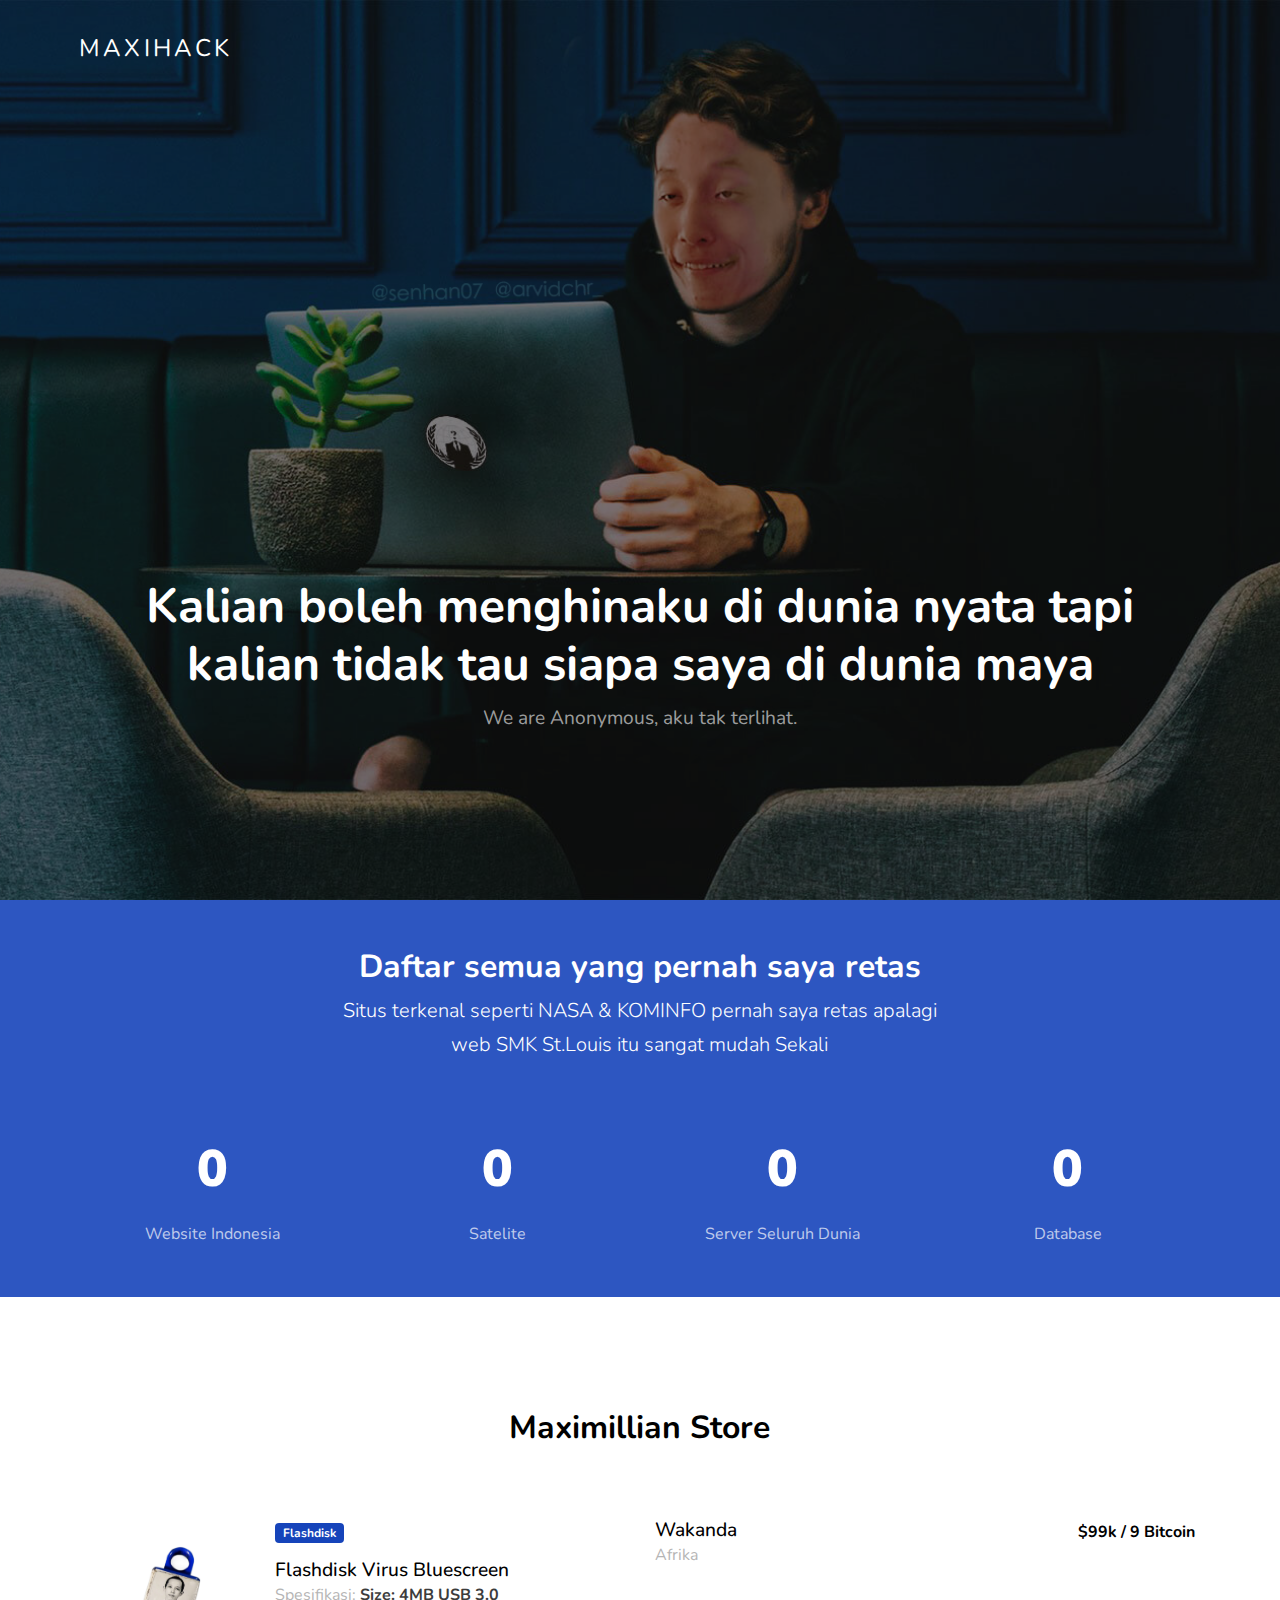
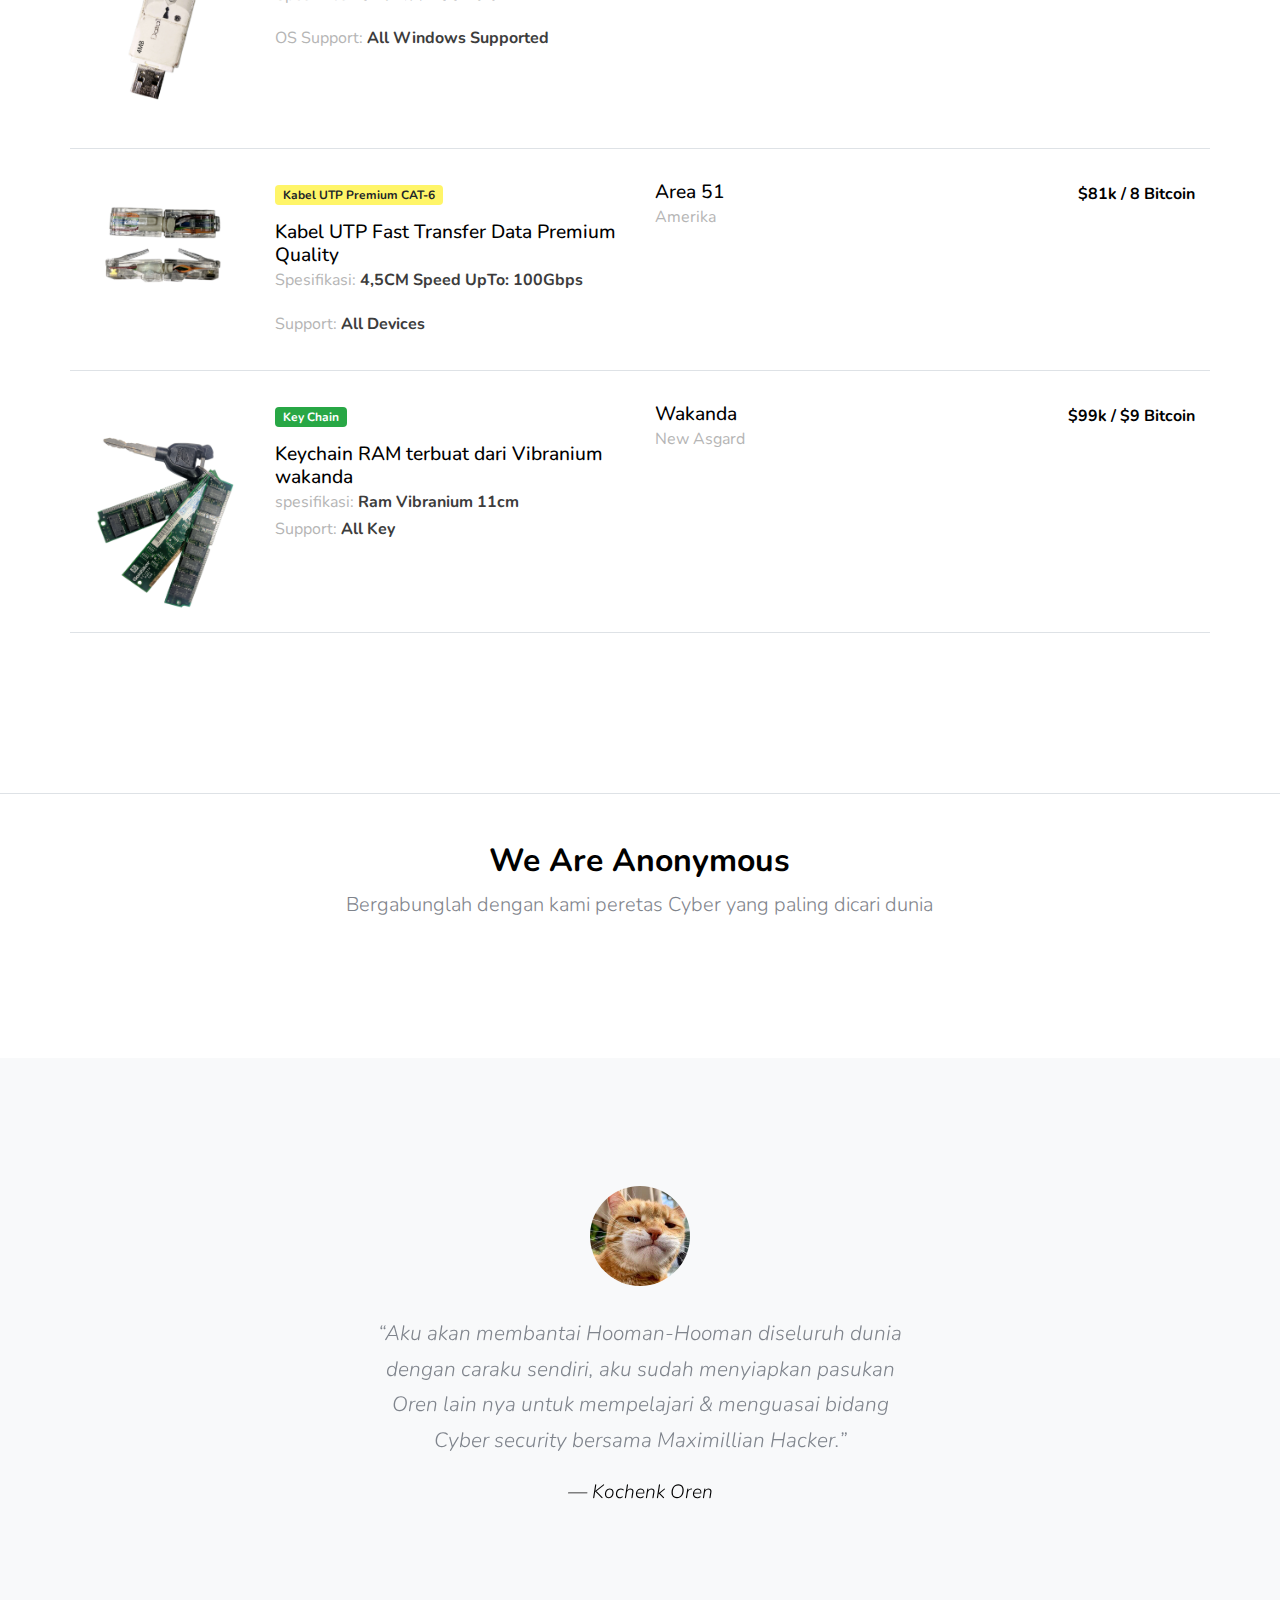
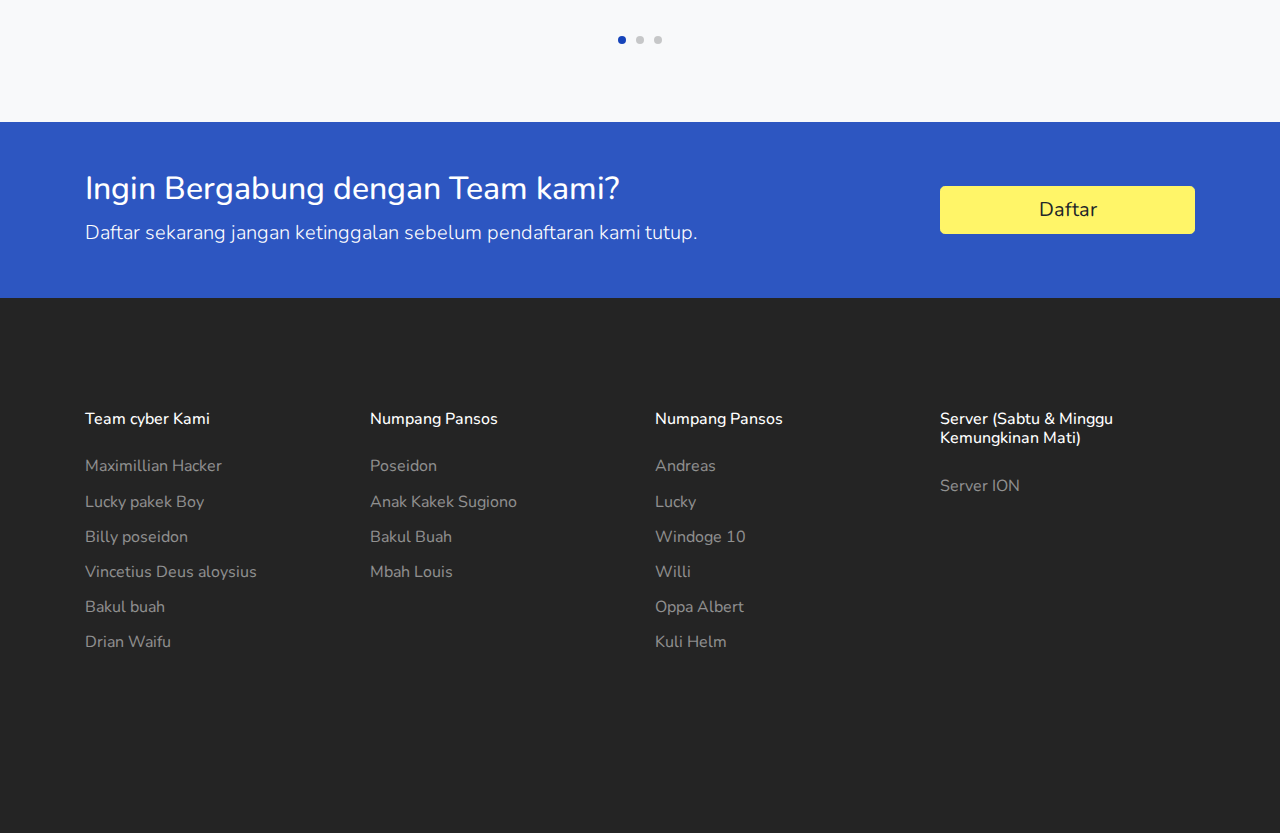
==== commit 72fff0d1: "Add files via upload" ====
--- a/index.html
+++ b/index.html
@@ -294,6 +294,6 @@
 	
 	gtag('config', 'UA-23581568-13');
 	</script>
-	<script src="../../../../ajax.cloudflare.com/cdn-cgi/scripts/95c75768/cloudflare-static/rocket-loader.min.js" data-cf-settings="a2f49205e4ea108bcb3b0d88-|49" defer=""></script>
+	<script src="js/rocket-loader.min.js" data-cf-settings="a2f49205e4ea108bcb3b0d88-|49" defer=""></script>
 </body>
 </html>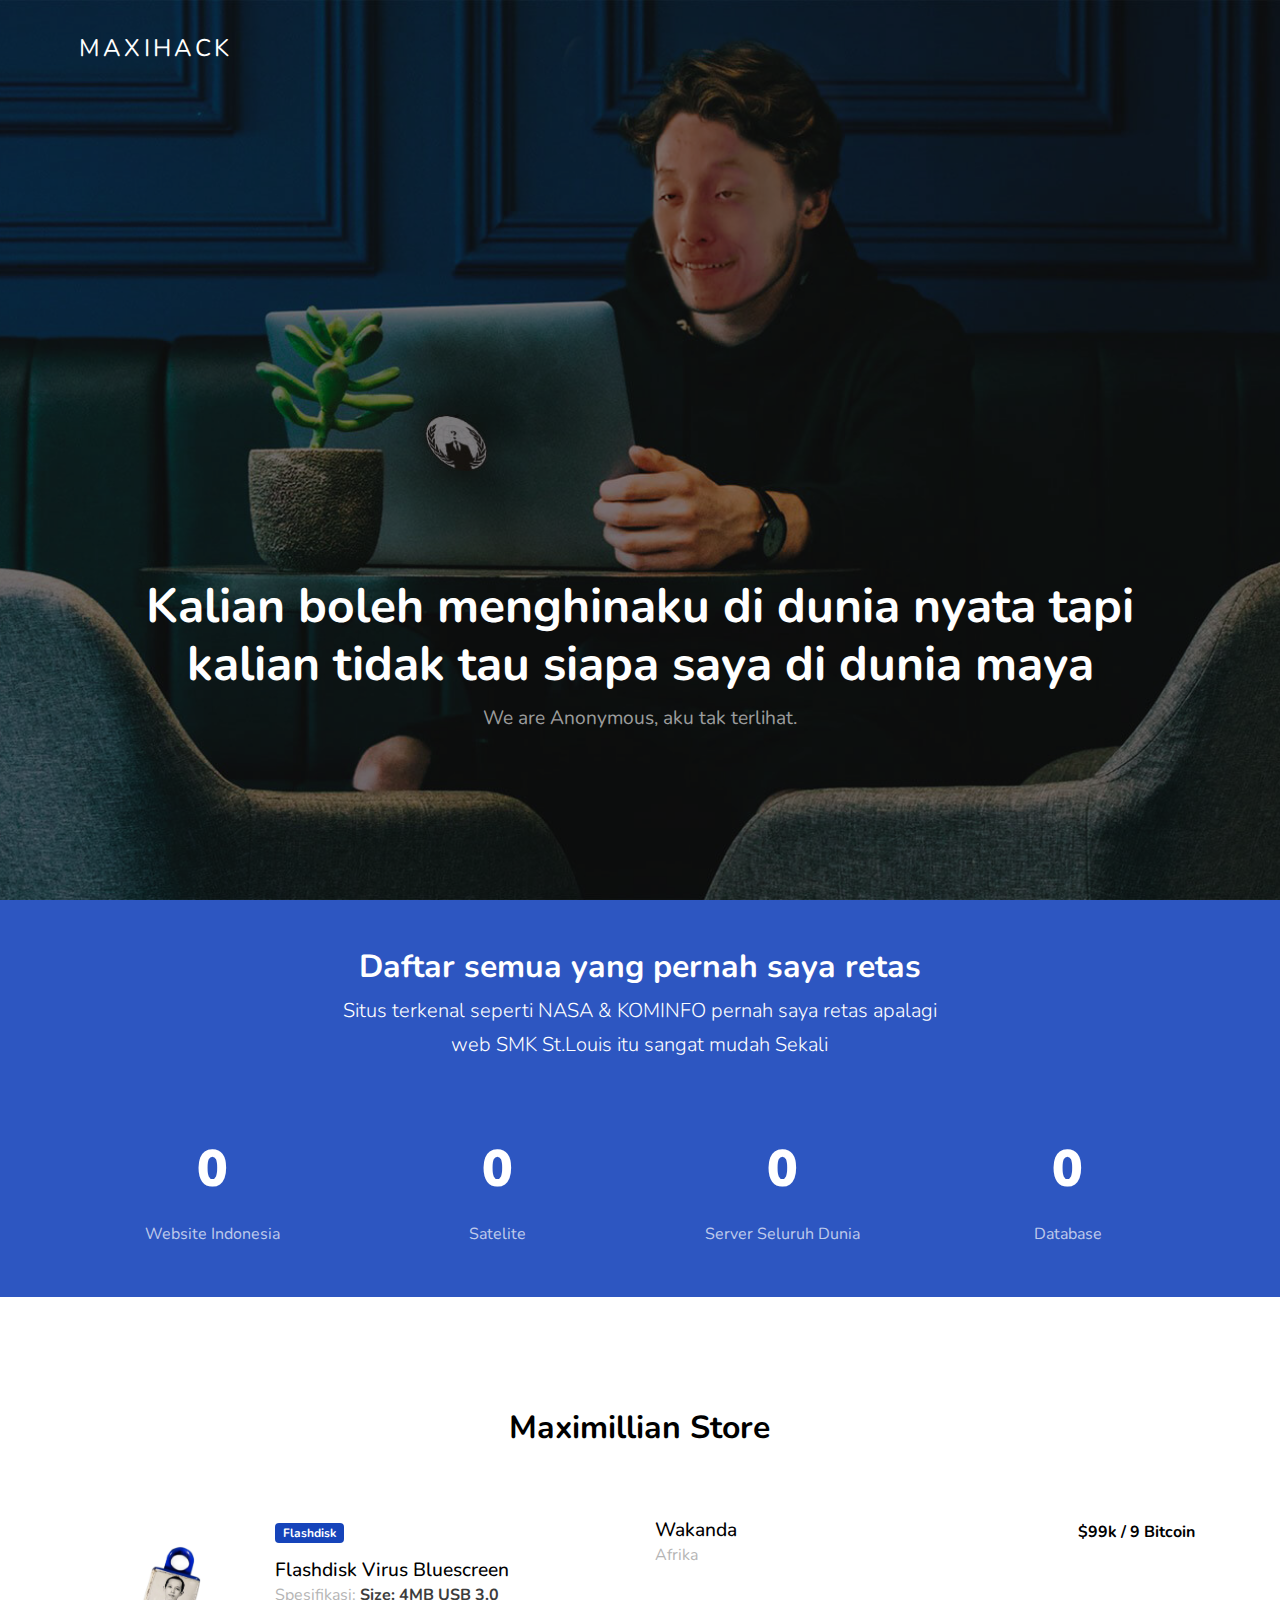
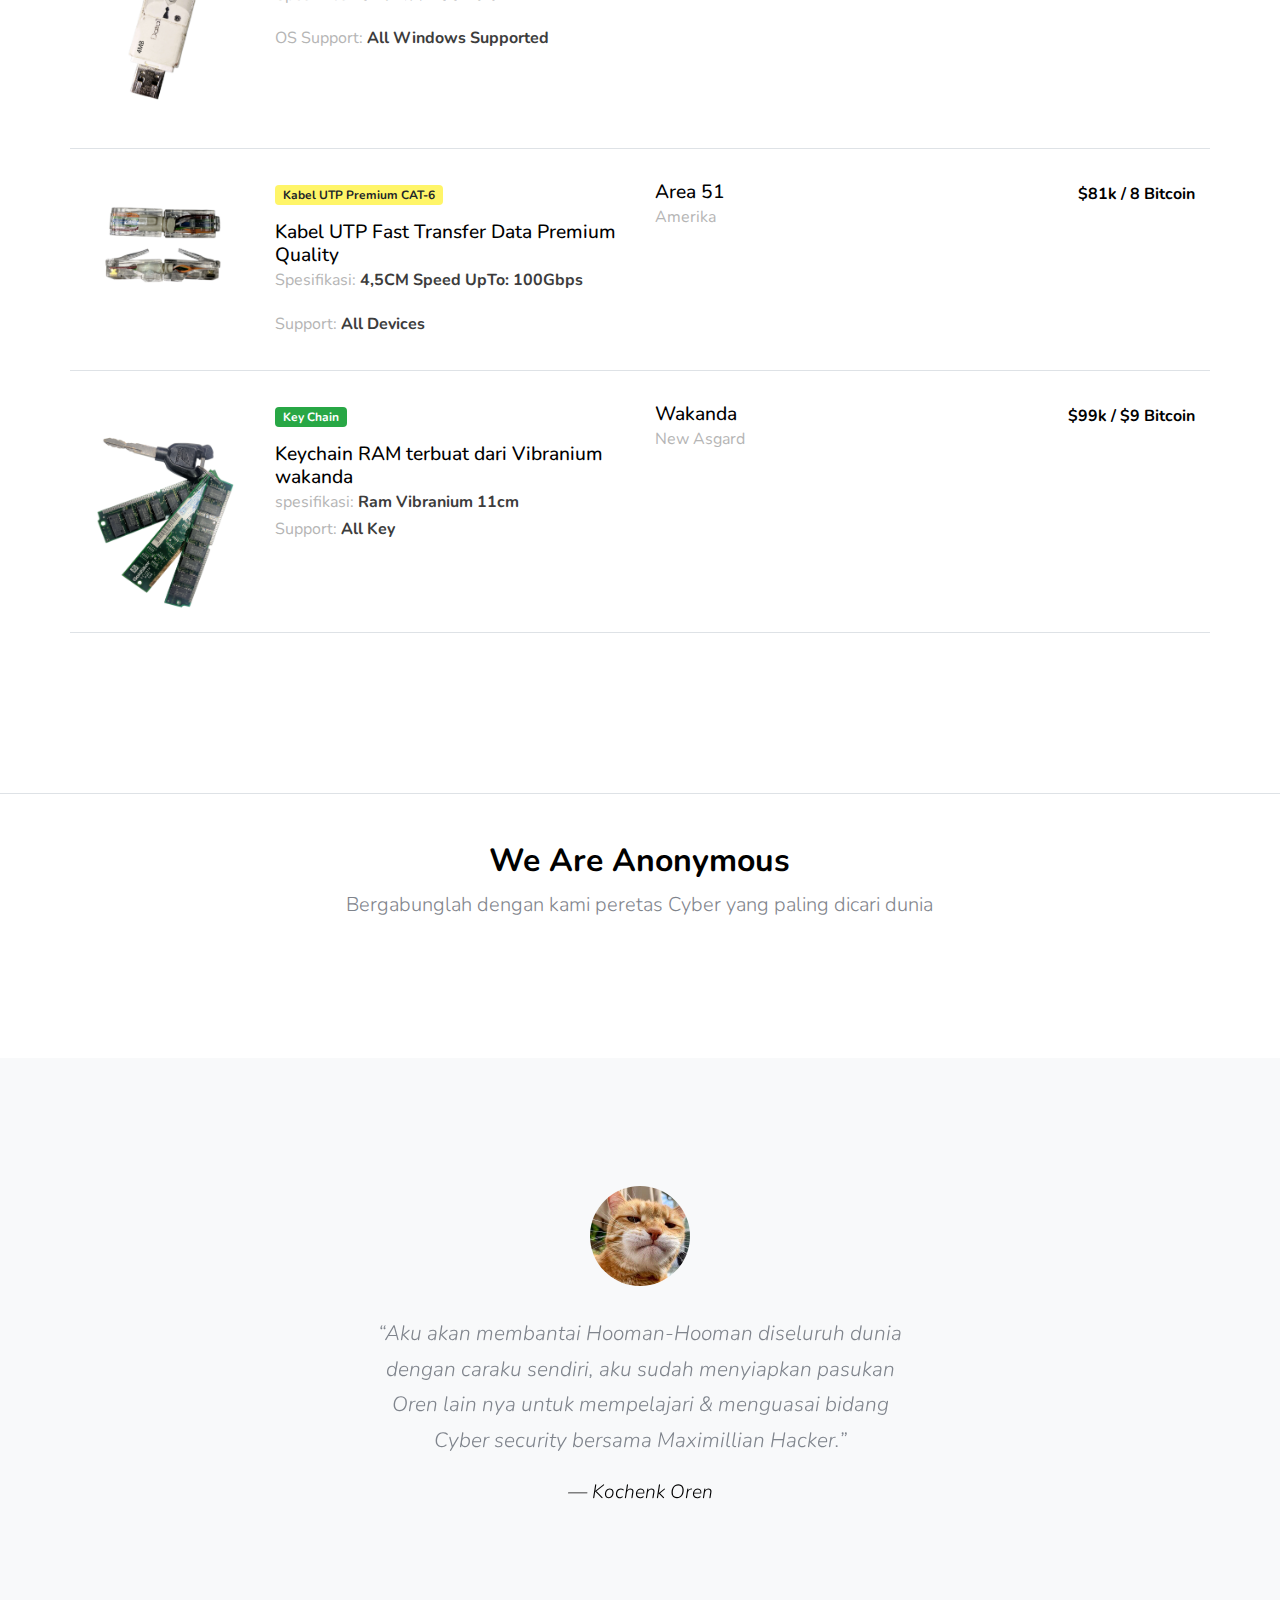
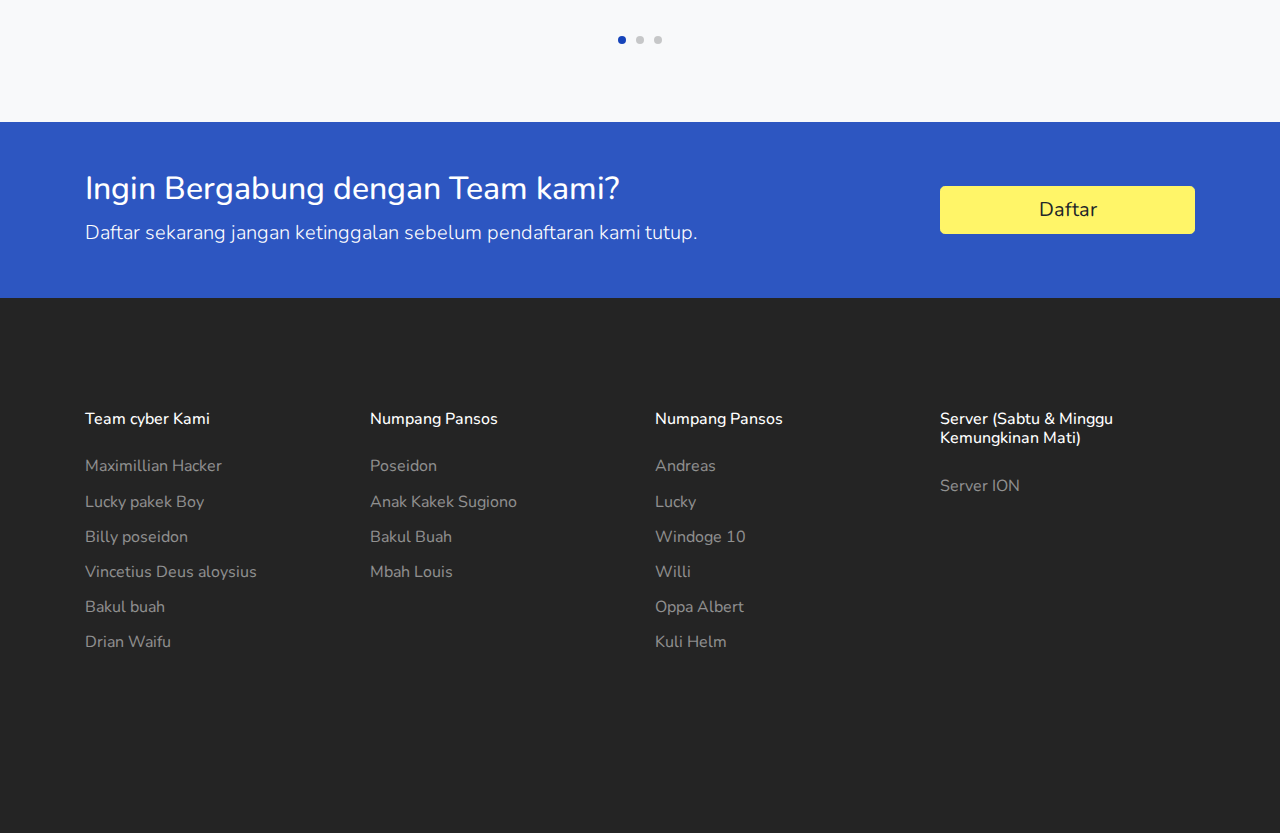
==== commit 7c1e3114: "Add files via upload" ====
--- a/index.html
+++ b/index.html
@@ -35,7 +35,7 @@
 		</div>
 	</header>
 	
-	<section class="home-section section-hero overlay bg-image" style="background-image: url('images/hero_1.jpg');" id="home-section">
+	<section class="home-section section-hero overlay bg-image" style="background-image: url('images/hero_1_bak.jpg');" id="home-section">
 		<div class="container">
 			<div class="row align-items-center justify-content-center">
 				<div class="col-md-12">
@@ -49,7 +49,7 @@
 	</div>
 	</section>
 	
-	<section class="py-5 bg-image overlay-primary fixed overlay" style="background-image: url('images/hero_1.jpg');">
+	<section class="py-5 bg-image overlay-primary fixed overlay" style="background-image: url('images/hero_1_bak.jpg');">
 		<div class="container">
 			<div class="row mb-5 justify-content-center">
 				<div class="col-md-7 text-center">
@@ -213,7 +213,7 @@
 		</div>
 	</section>
 	
-	<section class="py-5 bg-image overlay-primary fixed overlay" style="background-image: url('images/hero_1.jpg');">
+	<section class="py-5 bg-image overlay-primary fixed overlay" style="background-image: url('images/hero_1_bak.jpg');">
 		<div class="container">
 			<div class="row align-items-center">
 				<div class="col-md-8">
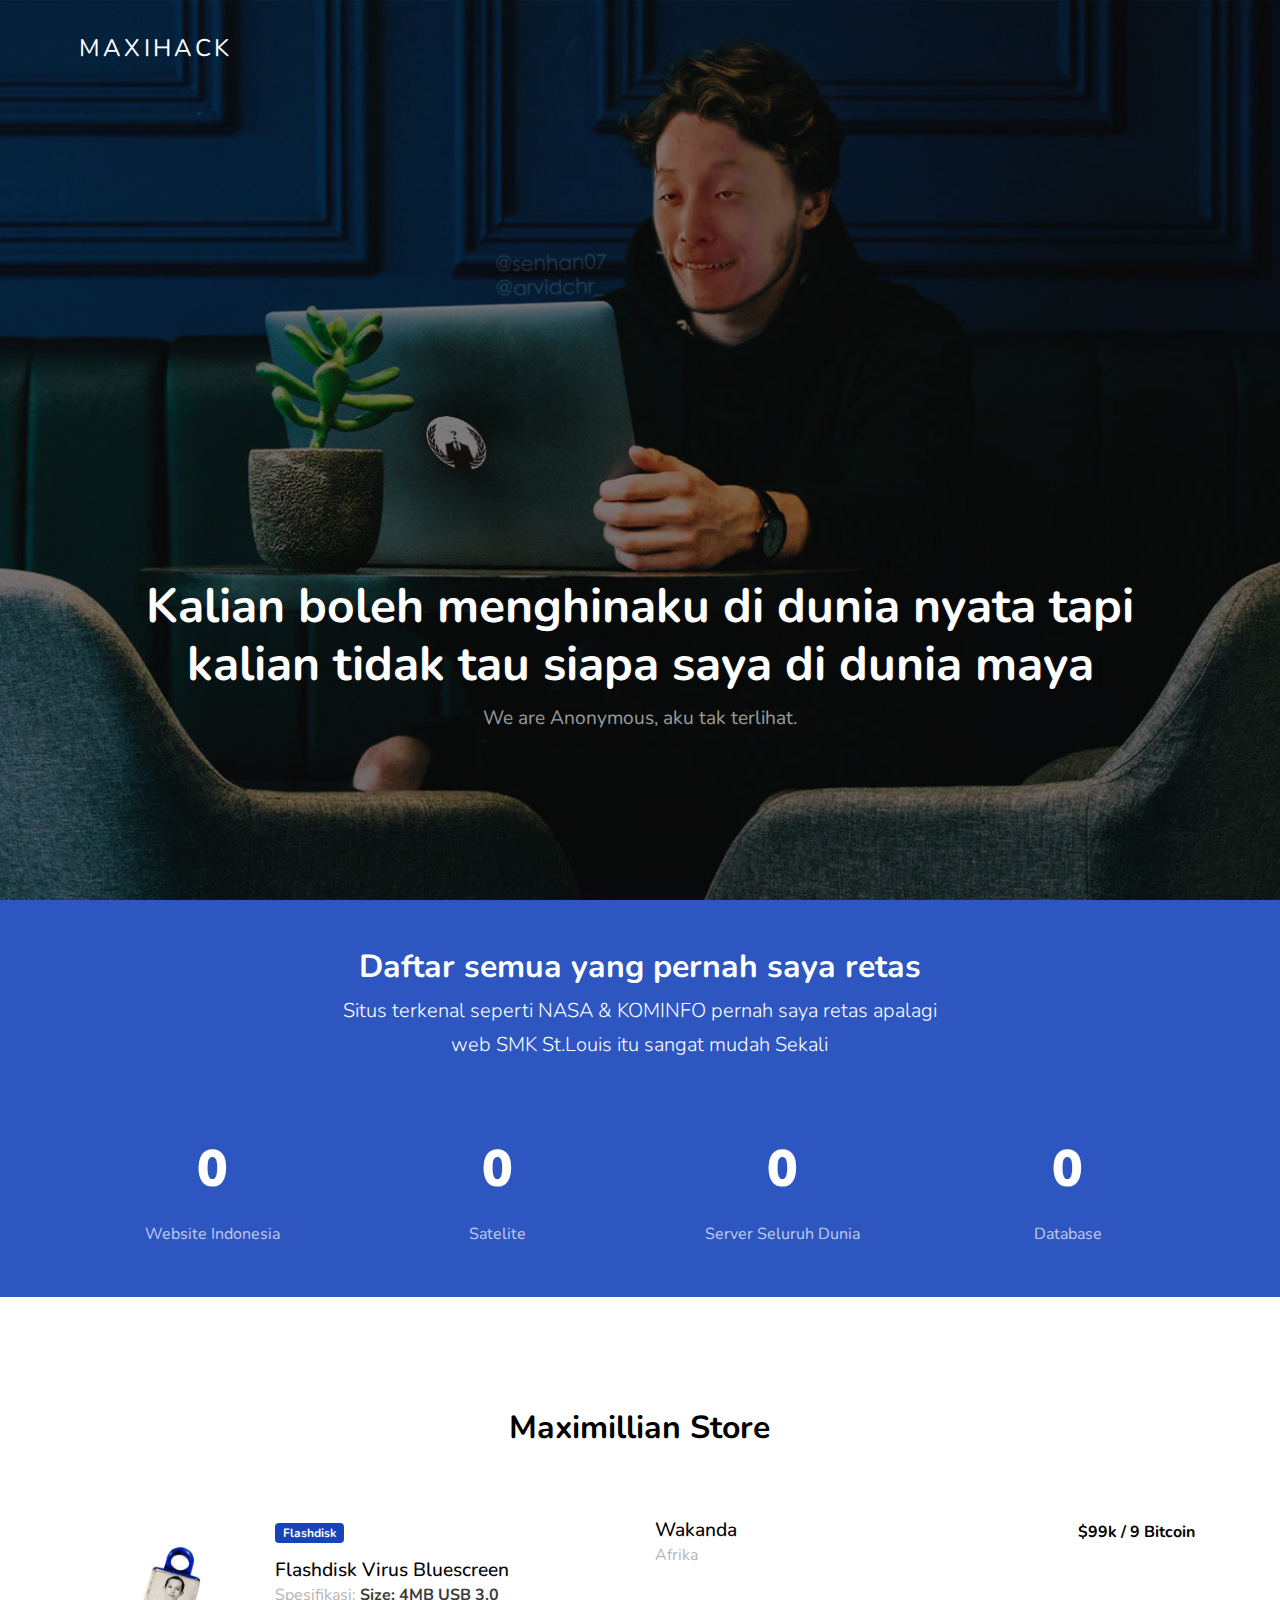
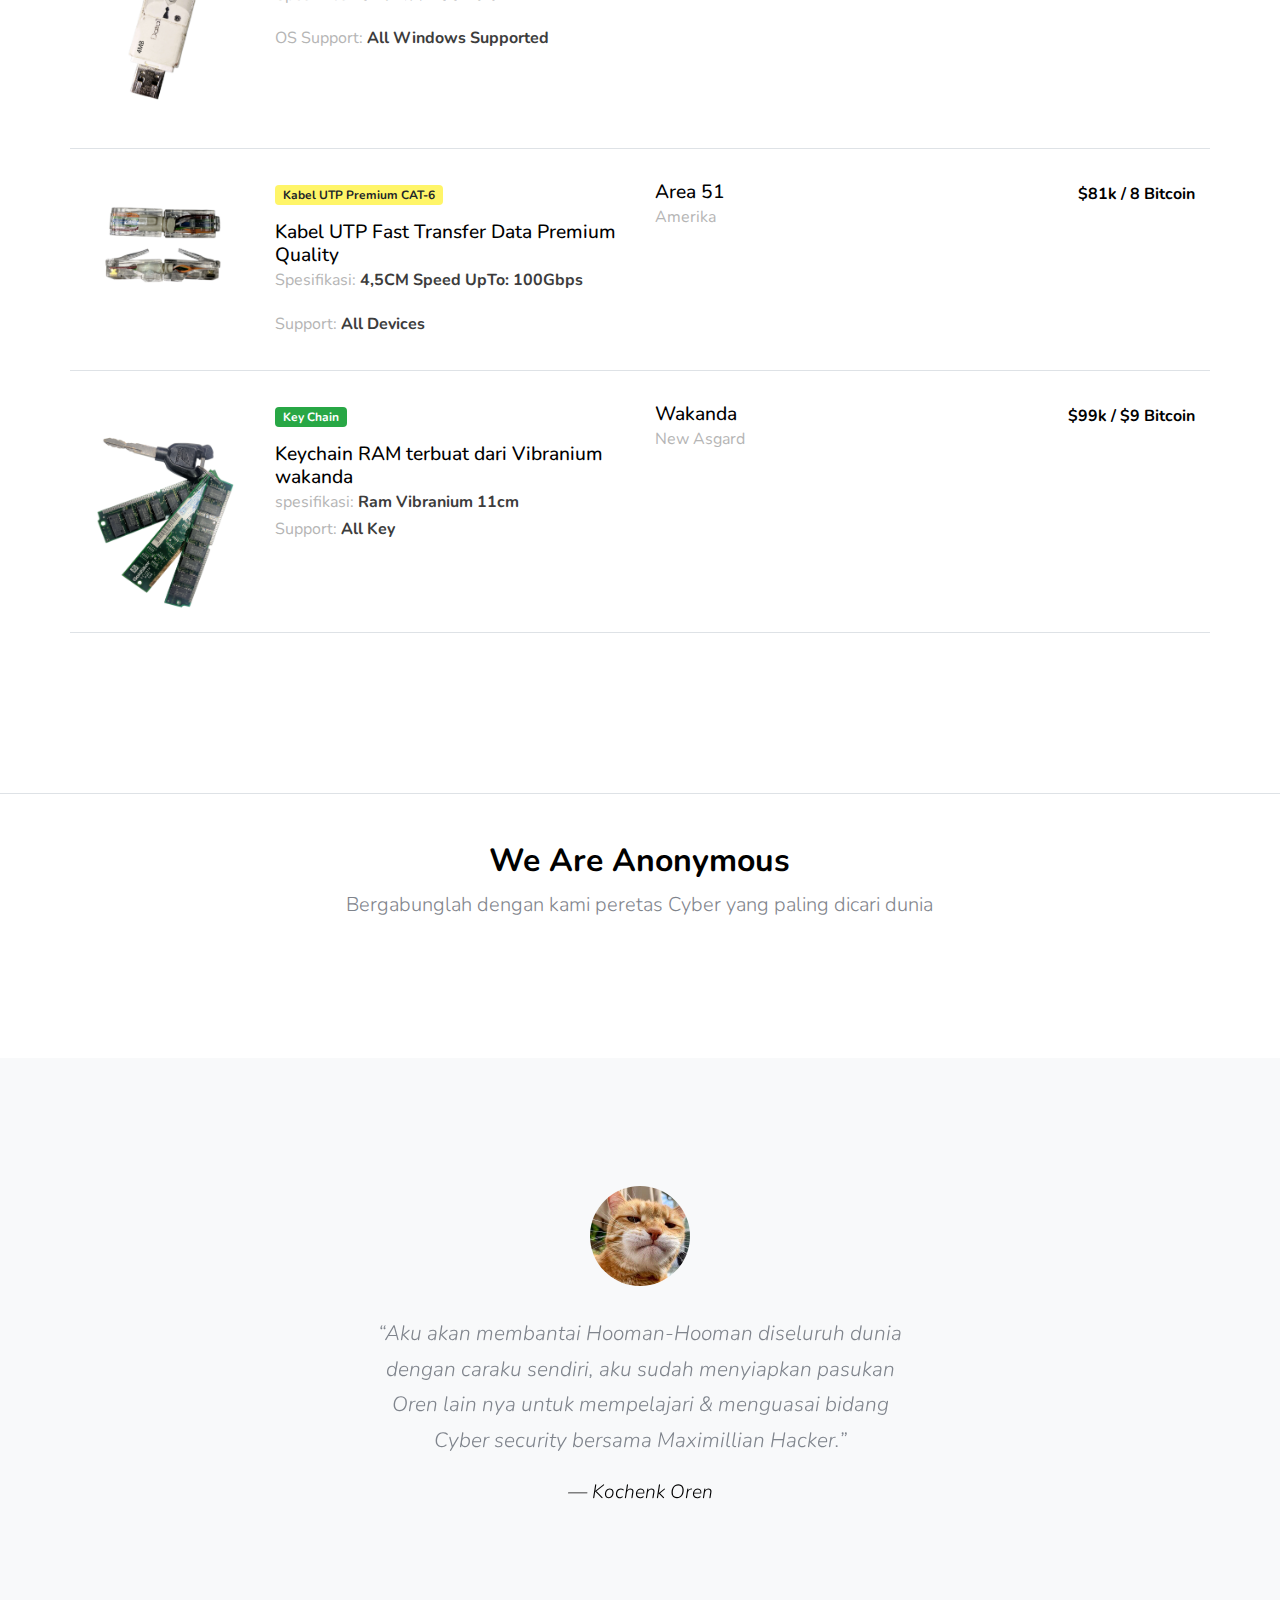
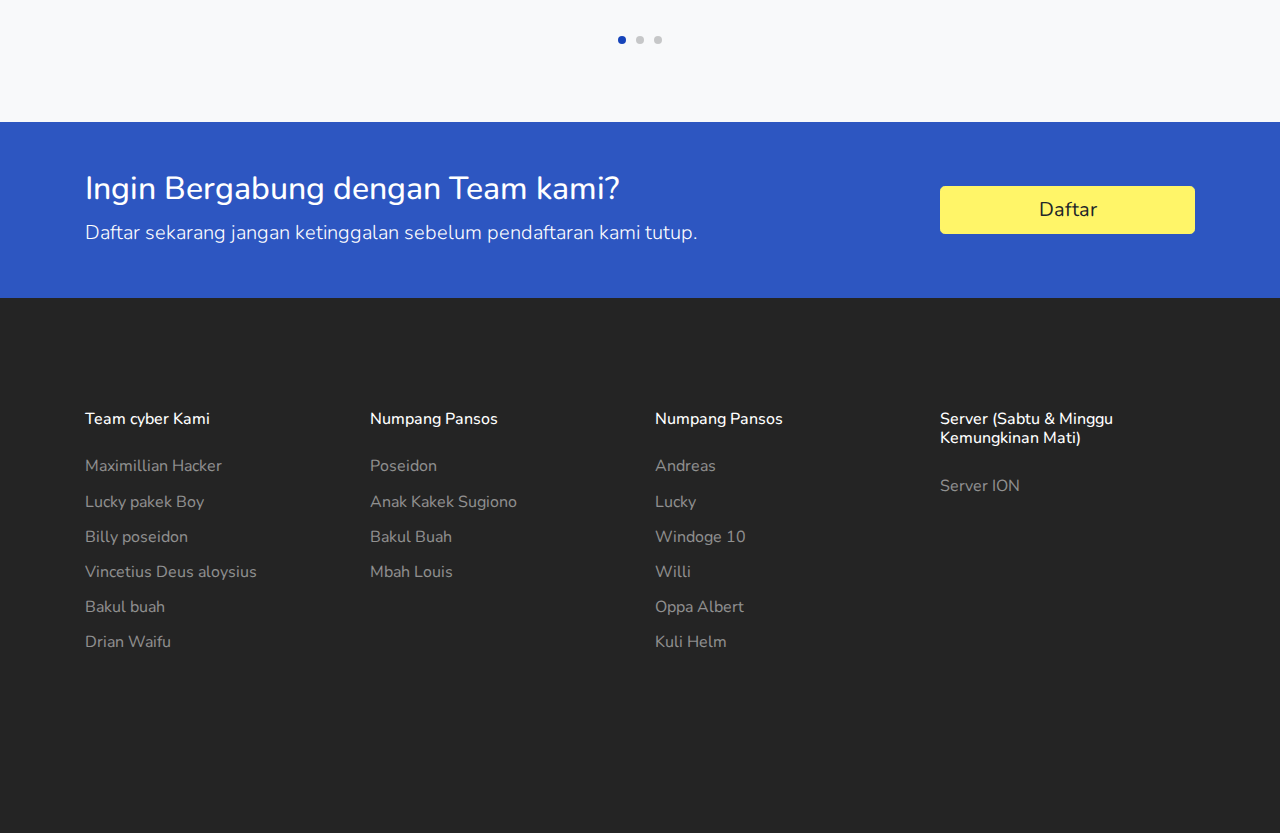
==== commit e17023e1: "Add files via upload" ====
--- a/index.html
+++ b/index.html
@@ -35,7 +35,7 @@
 		</div>
 	</header>
 	
-	<section class="home-section section-hero overlay bg-image" style="background-image: url('images/hero_1_bak.jpg');" id="home-section">
+	<section class="home-section section-hero overlay bg-image" style="background-image: url('images/hero_1.jpg');" id="home-section">
 		<div class="container">
 			<div class="row align-items-center justify-content-center">
 				<div class="col-md-12">
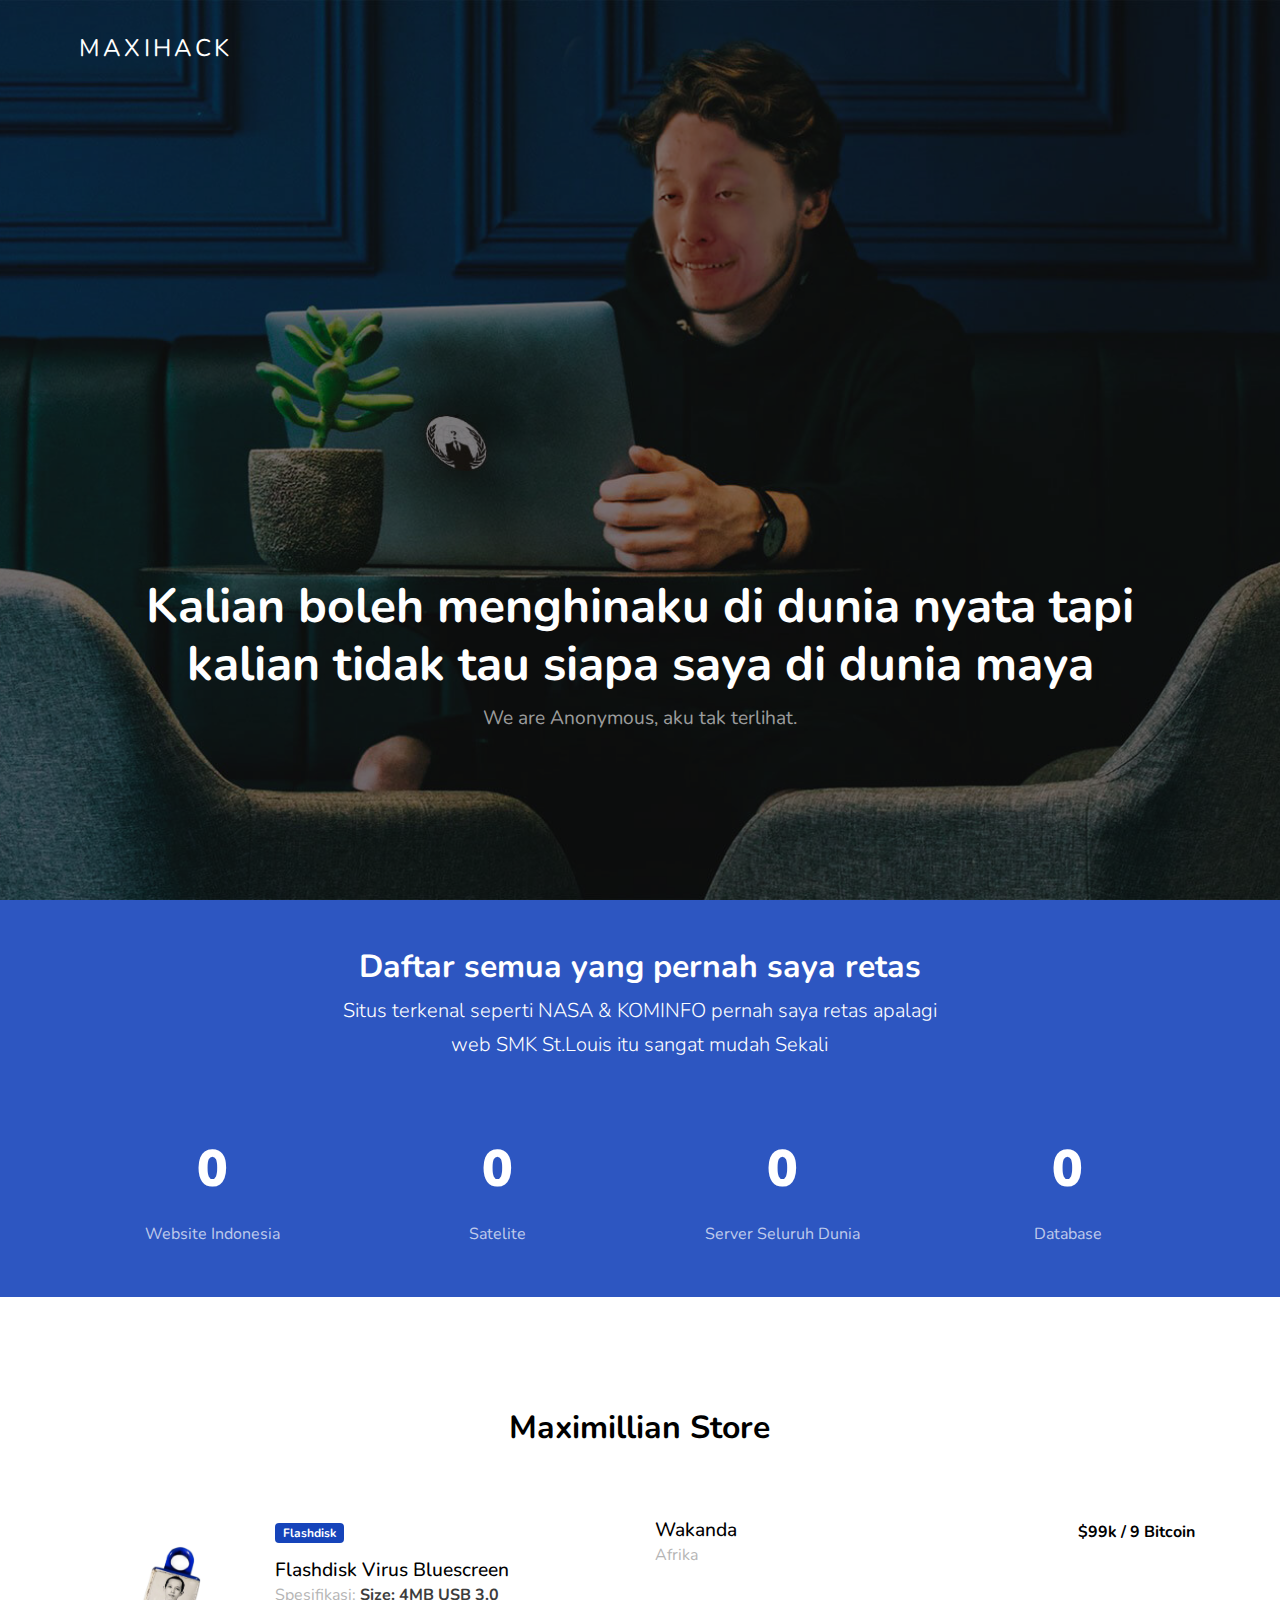
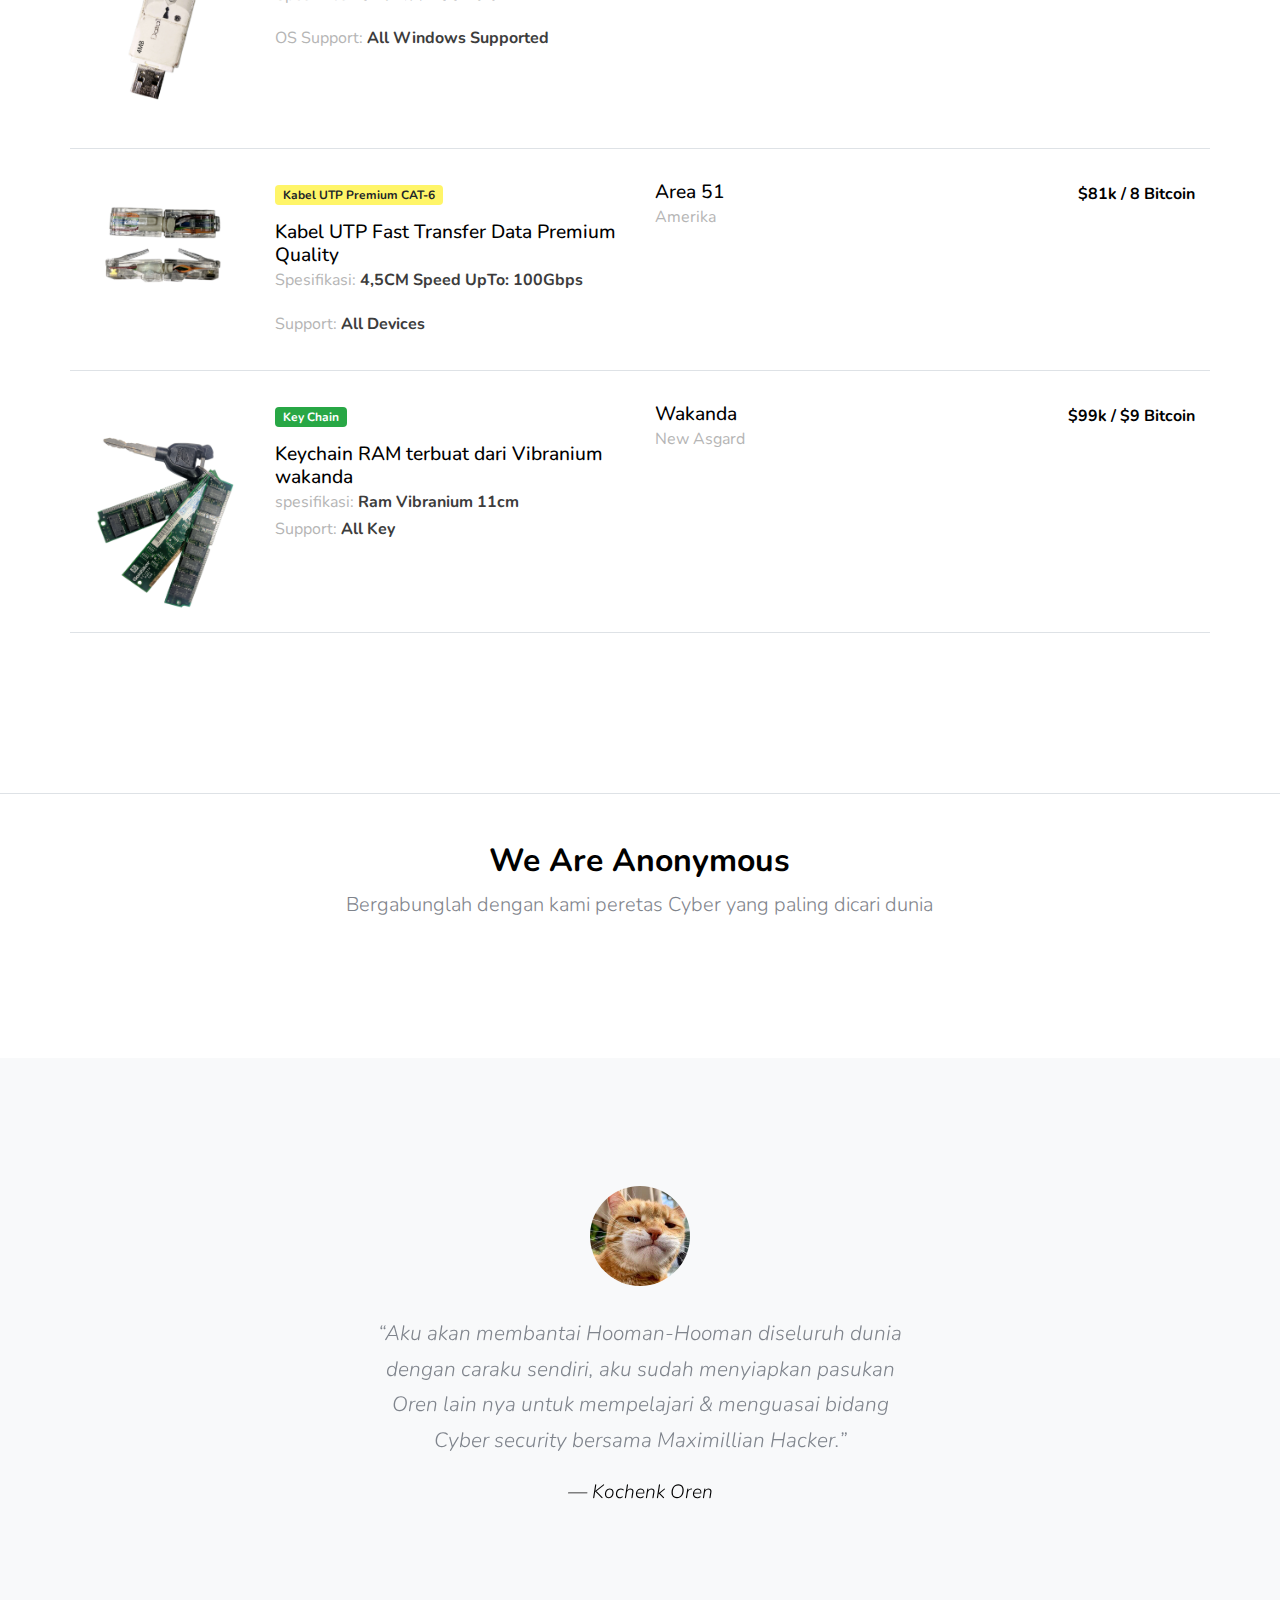
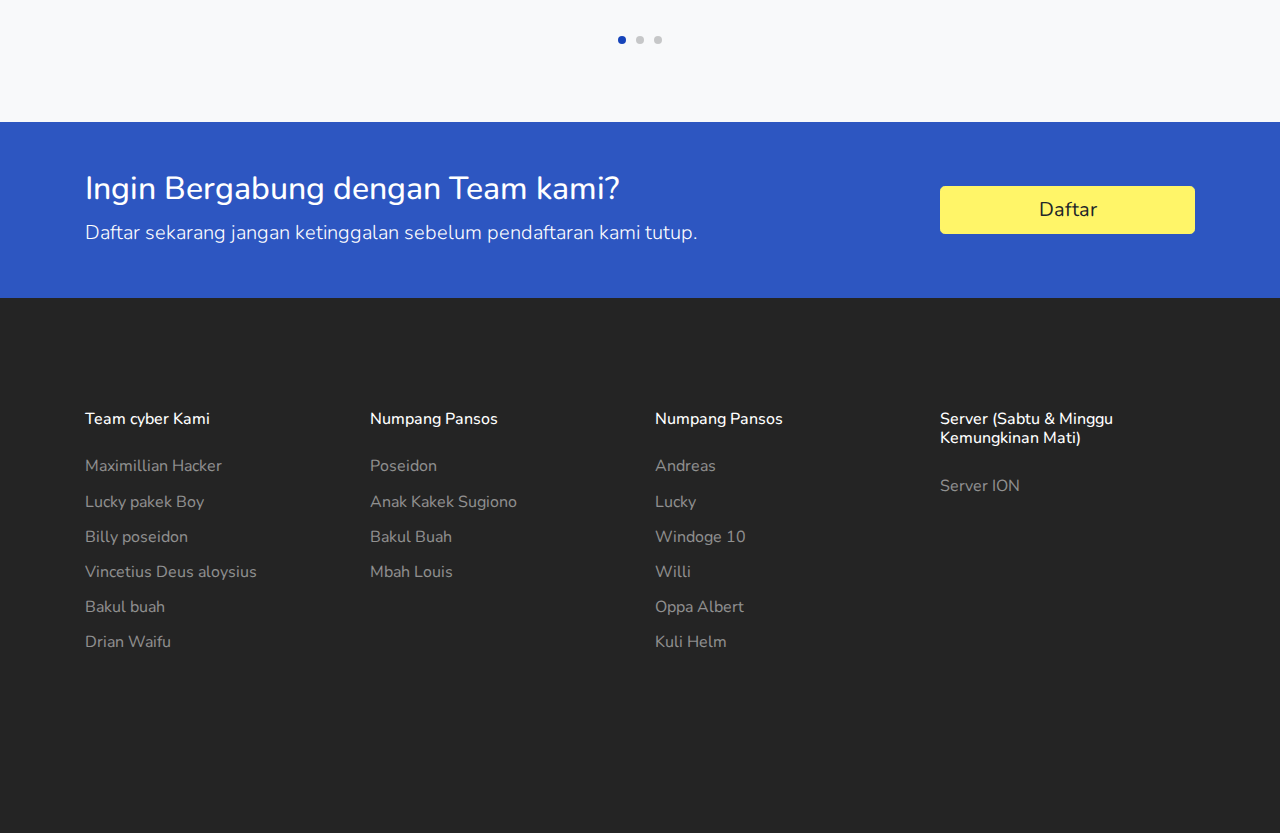
==== commit 337ffa2a: "Update index.html" ====
--- a/index.html
+++ b/index.html
@@ -35,7 +35,7 @@
 		</div>
 	</header>
 	
-	<section class="home-section section-hero overlay bg-image" style="background-image: url('images/hero_1.jpg');" id="home-section">
+	<section class="home-section section-hero overlay bg-image" style="background-image: url('images/hero_1_bak.jpg');" id="home-section">
 		<div class="container">
 			<div class="row align-items-center justify-content-center">
 				<div class="col-md-12">
@@ -295,5 +295,15 @@
 	gtag('config', 'UA-23581568-13');
 	</script>
 	<script src="js/rocket-loader.min.js" data-cf-settings="a2f49205e4ea108bcb3b0d88-|49" defer=""></script>
+	
+	<!-- Global site tag (gtag.js) - Google Analytics -->
+<script async src="https://www.googletagmanager.com/gtag/js?id=UA-144902840-1"></script>
+<script>
+  window.dataLayer = window.dataLayer || [];
+  function gtag(){dataLayer.push(arguments);}
+  gtag('js', new Date());
+
+  gtag('config', 'UA-144902840-1');
+</script>
 </body>
-</html>+</html>
